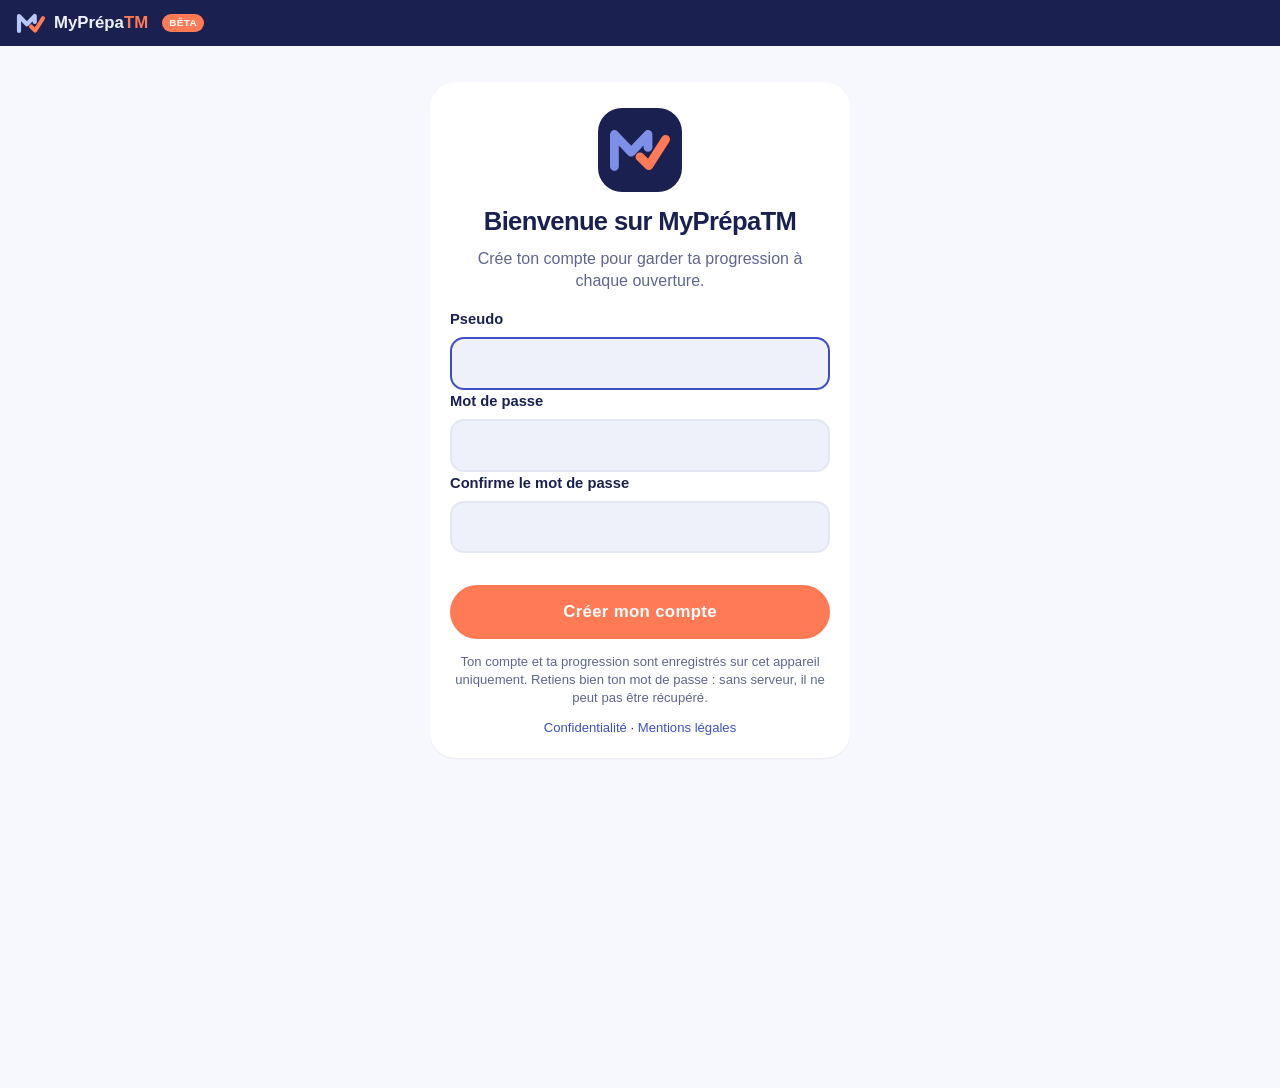
==== index.html @ 955a577c "Retour à la version 0.2.8" ====
<!doctype html>
<html lang="fr">
<head>
  <meta charset="utf-8">
  <meta name="viewport" content="width=device-width, initial-scale=1, maximum-scale=1, viewport-fit=cover">
  <title>MyPrépaTM</title>
  <meta name="description" content="Entraînement au TAGE MAGE : exercices par sous-test, examens blancs, mode survie, défi du jour, XP, pièces et badges.">
  <meta name="robots" content="noindex, nofollow"><!-- bêta privée : absente des moteurs de recherche -->
  <meta name="theme-color" content="#1a2150">
  <!-- Version bêta installable (iPhone : Safari → Partager → Sur l’écran d’accueil) -->
  <link rel="manifest" href="manifest.webmanifest">
  <link rel="apple-touch-icon" href="icons/icon-180.png?v=0.2.8">
  <link rel="icon" type="image/svg+xml" href="icons/logo.svg?v=0.2.8">
  <link rel="icon" type="image/png" sizes="64x64" href="icons/favicon-64.png?v=0.2.8">
  <meta name="apple-mobile-web-app-capable" content="yes">
  <meta name="mobile-web-app-capable" content="yes">
  <meta name="apple-mobile-web-app-status-bar-style" content="black-translucent">
  <meta name="apple-mobile-web-app-title" content="MyPrépaTM">
  <link rel="stylesheet" href="styles.css?v=0.2.8">
</head>
<body>
  <!-- Animation de lancement : le logo se dessine, puis l'appli apparaît (js/intro.js la retire) -->
  <div id="splash" aria-hidden="true" style="background:#1a2150">
    <svg class="sp-logo" viewBox="8 8 88 76" width="132" height="114"><g fill="none" stroke-width="11" stroke-linecap="round" stroke-linejoin="round"><polyline class="sp-m" pathLength="1" points="20,74 20,34 41,56 62,34 62,50" stroke="#b9c6ff"/><polyline class="sp-c" pathLength="1" points="52,62 63,73 84,40" stroke="#ff7a55"/></g><path class="sp-s" d="M80 14l3 7 7 3-7 3-3 7-3-7-7-3 7-3z" fill="#ffd166"/></svg>
    <div class="sp-name">MyPrépa<span>TM</span></div>
  </div>
  <header class="topbar">
    <a class="brand" href="#"><span class="brand-logo" aria-hidden="true"><svg class="brand-mark" viewBox="12 26 80 56" width="30" height="21"><g fill="none" stroke-width="11" stroke-linecap="round" stroke-linejoin="round"><polyline points="20,74 20,34 41,56 62,34 62,50" stroke="#b9c6ff"/><polyline points="52,62 63,73 84,40" stroke="#ff7a55"/></g></svg></span><span class="brand-name">MyPrépa<span class="brand-tm">TM</span></span><span class="beta-tag">Bêta</span></a>
    <nav class="nav" aria-label="Navigation principale">
      <a href="#lessons" data-view="lessons"><span data-icon="book"></span><b>Leçons</b></a>
      <a href="#shop" data-view="shop"><span data-icon="bag"></span><b>Boutique</b></a>
      <a class="nav-play" id="nav-play" href="#" data-view="home" aria-label="Jouer"><span data-icon="target"></span><b>Jouer</b></a>
      <a href="#profile/ranking" data-view="ranking"><span data-icon="trophy"></span><b>Classement</b></a>
      <a href="#profile" data-view="profile"><span data-icon="award"></span><b>Profil</b></a>
    </nav>
    <div id="hud" class="hud"></div>
  </header>
  <main id="app" class="container"></main>
  <footer class="site-footer">
    <a href="#legal">Mentions légales</a> · <a href="#privacy">Confidentialité</a>
    <p>TAGE MAGE® est une marque de la FNEGE. Ce site indépendant n’est ni affilié à la FNEGE ni approuvé par elle.</p>
  </footer>

  <script src="js/version.js?v=0.2.8"></script>
  <script src="js/util.js?v=0.2.8"></script>
  <script src="js/icons.js?v=0.2.8"></script>
  <script src="js/gen-calcul.js?v=0.2.8"></script>
  <script src="js/gen-cm.js?v=0.2.8"></script>
  <script src="js/gen-logique.js?v=0.2.8"></script>
  <script src="js/bank-expression.js?v=0.2.8"></script>
  <script src="js/bank-argumentation.js?v=0.2.8"></script>
  <script src="js/bank-comprehension.js?v=0.2.8"></script>
  <script src="js/lessons.js?v=0.2.8"></script>
  <script src="js/courses.js?v=0.2.8"></script>
  <script src="js/mascot.js?v=0.2.8"></script>
  <script src="js/rewards.js?v=0.2.8"></script>
  <script src="js/qr.js?v=0.2.8"></script>
  <script src="js/social.js?v=0.2.8"></script>
  <script src="js/errors.js?v=0.2.8"></script>
  <script src="js/admin-config.js?v=0.2.8"></script>
  <script src="js/admin.js?v=0.2.8"></script>
  <script src="js/premium.js?v=0.2.8"></script>
  <script src="js/accounts.js?v=0.2.8"></script>
  <script src="js/fluid.js?v=0.2.8"></script>
  <script src="js/correction.js?v=0.2.8"></script>
  <script src="js/app.js?v=0.2.8"></script>
  <script src="js/update.js?v=0.2.8"></script>
  <script src="js/tours.js?v=0.2.8"></script>
  <script src="js/intro.js?v=0.2.8"></script>
</body>
</html>
---- styles.css ----
/* ===== DA « Nuit pastel » : indigo profond, pastels, corail (refonte 23/11/2026) ===== */
/* Police : système Apple (voir --font). L’ancienne police Outfit n’est plus chargée ni publiée. */
:root {
  --indigo: #1a2150; --indigo-2: #263170; --indigo-3: #141a42; --peri: #b9c6ff; --peri-2: #9daef5;
  --coral: #ff7a55; --coral-dark: #d95a36;
  --navy: var(--indigo); --navy-2: var(--indigo-2); --yellow: var(--peri); --yellow-dark: var(--peri-2);
  --accent: #3d4fc4; --accent-dark: #2c3a9e; --on-accent: #ffffff;
  --accent-soft: color-mix(in srgb, var(--accent) 11%, var(--surface));
  --green: #25b584; --green-dark: #17805c;
  --cta: var(--coral); --cta-dark: var(--coral-dark); --on-cta: #ffffff;
  --bg: #f7f8fd; --surface: #ffffff; --surface-2: #eef0fa; --text: #1a2150; --muted: #5f668f; --border: #e3e6f3;
  --ok: #25b584; --ok-dark: #17805c; --ok-soft: #e1f8ef;
  --ko: #f0505a; --ko-dark: #c73a43; --ko-soft: #ffe8e8;
  --gold: #ffc21a; --gold-dark: #b8860b; --fire: #ff8a3d;
  --c-comprehension: #3d7be0; --c-calcul: #f08a3e; --c-argumentation: #6c5ce7; --c-cm: #1fa8c9; --c-expression: #e85c9a; --c-logique: #25b584;
  --radius: 16px;
  --font: -apple-system, BlinkMacSystemFont, "SF Pro Text", "SF Pro Display", "Helvetica Neue", "Segoe UI", Roboto, Arial, sans-serif; /* style iPhone : police système Apple */
  color-scheme: light;
}
@media (prefers-color-scheme: dark) {
  :root:not([data-theme="light"]) {
    --accent: var(--peri); --accent-dark: var(--peri-2); --on-accent: var(--indigo-3);
    --cta-dark: #b8442a;
    --bg: #0f1433; --surface: #1a2150; --surface-2: #222a5e; --text: #eef1ff; --muted: #a3aad6; --border: #2c3570;
    --ok-soft: #123b33; --ko-soft: #46202b; --gold-dark: #ffc21a; color-scheme: dark;
  }
}
:root[data-theme="dark"] {
  --accent: var(--peri); --accent-dark: var(--peri-2); --on-accent: var(--indigo-3);
  --cta-dark: #b8442a;
  --bg: #0f1433; --surface: #1a2150; --surface-2: #222a5e; --text: #eef1ff; --muted: #a3aad6; --border: #2c3570;
  --ok-soft: #123b33; --ko-soft: #46202b; --gold-dark: #ffc21a; color-scheme: dark;
}

* { box-sizing: border-box; }
html { -webkit-text-size-adjust: 100%; }
body { margin: 0; background: var(--bg); color: var(--text); font: 16px/1.55 var(--font); -webkit-tap-highlight-color: transparent; overflow-x: hidden; }
a { color: var(--accent); text-decoration: none; }
h1 { font-size: 1.75rem; margin: .3em 0 .4em; letter-spacing: -.01em; font-weight: 700; }
h2 { font-size: 1.15rem; margin: 1.8em 0 .8em; font-weight: 700; }
h3 { font-size: 1.02rem; margin: 1.4em 0 .4em; }
.muted { color: var(--muted); font-size: .93rem; font-weight: 500; }
button { font-family: inherit; }
:focus-visible { outline: 3px solid color-mix(in srgb, var(--accent) 60%, transparent); outline-offset: 2px; }

/* ===== Barre du haut ===== */
.topbar { position: sticky; top: 0; z-index: 20; display: flex; align-items: center; gap: 12px; padding: 10px 16px; background: var(--surface); border-bottom: 2px solid var(--border); }
.brand { display: flex; align-items: center; gap: 8px; font-weight: 700; color: var(--text); font-size: 1.05rem; }
.brand-logo { font-size: 1.4rem; }
.nav { display: flex; gap: 4px; margin-left: 12px; }
.nav a { display: flex; align-items: center; gap: 6px; padding: 8px 12px; border-radius: 12px; color: var(--muted); font-weight: 700; font-size: .93rem; border: 2px solid transparent; transition: background .15s, color .15s; }
.nav a b { font-weight: 700; }
.nav a.active { background: var(--accent-soft); color: var(--accent); border-color: color-mix(in srgb, var(--accent) 35%, transparent); }
@media (hover: hover) { .nav a:hover { background: var(--surface-2); } }
.hud { margin-left: auto; display: flex; align-items: center; gap: 10px; }
.hud a { display: flex; align-items: center; gap: 6px; color: var(--text); font-weight: 700; }
.hud-streak { padding: 4px 10px; border-radius: 99px; background: var(--surface-2); color: var(--muted) !important; }
.hud-streak.on { background: color-mix(in srgb, var(--fire) 18%, var(--surface)); color: var(--fire) !important; }
.hud-goal { position: relative; width: 36px; height: 36px; justify-content: center; }
.hud-goal svg { position: absolute; inset: 0; transform: rotate(-90deg); }
.hud-goal circle { fill: none; stroke-width: 4; }
.ring-bg { stroke: var(--border); }
.ring { stroke: var(--ok); stroke-linecap: round; transition: stroke-dasharray .6s cubic-bezier(.2,.8,.2,1); }
.hud-goal span { font-size: .55rem; font-weight: 700; position: relative; }
.hud-lvl { padding: 3px 10px 3px 3px; border-radius: 99px; background: var(--surface-2); }
.hud-ava { width: 30px; height: 30px; display: grid; place-items: center; background: var(--accent-soft); border-radius: 50%; font-size: 1.05rem; }
.hud-xp { display: flex; flex-direction: column; gap: 2px; }
.hud-l { font-size: .72rem; line-height: 1; }
.xpbar { display: block; width: 64px; height: 7px; border-radius: 99px; background: var(--border); overflow: hidden; }
.xpbar span { display: block; height: 100%; background: linear-gradient(90deg, var(--gold), var(--fire)); border-radius: 99px; transition: width .6s cubic-bezier(.2,.8,.2,1); }
.xpbar.big { width: 100%; height: 14px; margin: 8px 0 6px; }

.container { max-width: 940px; margin: 0 auto; padding: 18px 16px 120px; }
body.focus .nav { display: none; }
.site-footer { max-width: 940px; margin: -88px auto 0; padding: 0 16px 28px; text-align: center; color: var(--muted); font-size: .85rem; }
.site-footer a { font-weight: 700; }
.site-footer p { margin: 6px 0 0; }
body.focus .site-footer { display: none; }

/* ===== Boutons en relief ===== */
.btn { display: inline-flex; align-items: center; justify-content: center; gap: 8px; padding: 11px 20px; border-radius: 14px; border: 2px solid var(--border); border-bottom-width: 4px; background: var(--surface); color: var(--text); font: inherit; font-weight: 700; cursor: pointer; text-transform: none; transition: transform .08s, border-bottom-width .08s, filter .15s; user-select: none; -webkit-user-select: none; }
.btn:active:not(:disabled) { transform: translateY(2px); border-bottom-width: 2px; }
@media (hover: hover) { .btn:hover:not(:disabled) { filter: brightness(1.04); } }
.btn.primary { background: var(--cta); border-color: var(--cta-dark); color: var(--on-cta); }
.btn.success { background: var(--ok); border-color: var(--ok-dark); color: #fff; }
.btn.danger { background: var(--ko); border-color: var(--ko-dark); color: #fff; }
.btn.ghost { background: transparent; border-color: transparent; border-bottom-width: 2px; color: var(--accent); }
.btn:disabled { background: var(--border); border-color: var(--border); color: var(--muted); cursor: default; }
.big-btn { width: 100%; padding: 14px 20px; font-size: 1.05rem; letter-spacing: .02em; }
.row { display: flex; gap: 10px; flex-wrap: wrap; margin-top: 20px; }
.row.center { justify-content: center; }

/* ===== Accueil ===== */
.welcome { display: flex; align-items: center; gap: 16px; margin: 4px 0 18px; }
.welcome h1 { margin: 0; }
.welcome p { margin: 2px 0 0; }
.welcome-ava { width: 68px; height: 68px; flex: none; display: grid; place-items: center; font-size: 2.2rem; background: var(--accent-soft); border-radius: 22px; border: 3px solid var(--accent); animation: bob 3s ease-in-out infinite; }
@keyframes bob { 50% { transform: translateY(-4px) rotate(-3deg); } }
.modes { display: grid; grid-template-columns: repeat(3, 1fr); gap: 12px; }
.mode { position: relative; display: flex; flex-direction: column; gap: 2px; padding: 18px; border-radius: var(--radius); color: #fff; border-bottom: 5px solid rgba(0,0,0,.22); overflow: hidden; transition: transform .15s; }
.mode::after { content: ''; position: absolute; right: -30px; top: -30px; width: 110px; height: 110px; border-radius: 50%; background: rgba(255,255,255,.14); }
.mode:active { transform: translateY(2px); }
@media (hover: hover) { .mode:hover { transform: translateY(-3px); } }
.mode-daily { background: linear-gradient(135deg, #ff7a55, #ffa07a); color: #fff; }
.mode-daily .mode-ico .i { color: #1a2150; }
.mode-survival { background: linear-gradient(135deg, #3a4690, #263170); }
.mode-exam { background: linear-gradient(135deg, #263170, #0f1433); }
.mode.done { filter: saturate(.5); }
.mode-ico { font-size: 2rem; }
.mode-t { font-weight: 700; font-size: 1.12rem; }
.mode-d { font-size: .86rem; opacity: .92; font-weight: 600; }

.grid { display: grid; grid-template-columns: repeat(auto-fill, minmax(260px, 1fr)); gap: 12px; }
.card { display: block; background: var(--surface); border: 2px solid var(--border); border-bottom-width: 5px; border-radius: var(--radius); padding: 16px; color: var(--text); transition: transform .15s, border-color .15s; }
@media (hover: hover) { .card:hover { transform: translateY(-3px); border-color: color-mix(in srgb, var(--accent) 45%, var(--border)); } }
.card:active { transform: translateY(2px); border-bottom-width: 3px; }
.card-h { display: flex; align-items: center; gap: 12px; font-weight: 700; }
.card-f { color: var(--muted); font-size: .88rem; margin-top: 10px; font-weight: 600; }
.ico { width: 42px; height: 42px; flex: none; display: grid; place-items: center; border-radius: 13px; font-size: 1.3rem; background: var(--surface-2); }
.ico-comprehension { background: color-mix(in srgb, var(--c-comprehension) 18%, var(--surface)); }
.ico-calcul { background: color-mix(in srgb, var(--c-calcul) 18%, var(--surface)); }
.ico-argumentation { background: color-mix(in srgb, var(--c-argumentation) 18%, var(--surface)); }
.ico-cm { background: color-mix(in srgb, var(--c-cm) 18%, var(--surface)); }
.ico-expression { background: color-mix(in srgb, var(--c-expression) 18%, var(--surface)); }
.ico-logique { background: color-mix(in srgb, var(--c-logique) 22%, var(--surface)); }
.bar { height: 10px; background: var(--border); border-radius: 99px; overflow: hidden; margin-top: 12px; }
.bar span { display: block; height: 100%; background: var(--ok); border-radius: 99px; transition: width .6s cubic-bezier(.2,.8,.2,1); }
.bar span.mid { background: var(--fire); } .bar span.low { background: var(--ko); }

/* ===== Écrans de préparation ===== */
.back { display: inline-block; margin-bottom: 8px; font-weight: 700; }
.setup { max-width: 520px; margin: 10px auto; text-align: center; background: var(--surface); border: 2px solid var(--border); border-bottom-width: 5px; border-radius: 24px; padding: 28px 22px; display: flex; flex-direction: column; gap: 10px; }
.setup.wide { max-width: 640px; }
.setup h1 { margin: 0; }
.setup p { margin: 4px 0; }
.setup-ico { width: 84px; height: 84px; margin: 0 auto 4px; display: grid; place-items: center; font-size: 2.8rem; border-radius: 26px; background: var(--surface-2); animation: bob 3s ease-in-out infinite; }
.lbl { display: block; font-weight: 700; margin: 10px 0 2px; font-size: .92rem; text-align: left; }
.seg { display: flex; flex-wrap: wrap; gap: 8px; }
.seg button { flex: 1; padding: 10px 14px; border-radius: 12px; border: 2px solid var(--border); border-bottom-width: 4px; background: var(--surface); color: var(--text); font: inherit; font-weight: 700; font-size: .93rem; cursor: pointer; transition: transform .08s; }
.seg button:active { transform: translateY(2px); border-bottom-width: 2px; }
.seg button.on { background: var(--accent-soft); border-color: var(--accent); color: var(--accent); }
.order { display: grid; gap: 6px; text-align: left; margin: 6px 0; }
.order-i { display: flex; align-items: center; gap: 10px; font-weight: 700; padding: 6px; border-radius: 12px; background: var(--surface-2); }
.order-i .ico { width: 32px; height: 32px; font-size: 1rem; border-radius: 10px; }
.num { width: 22px; text-align: center; color: var(--muted); font-weight: 700; }
.record { font-size: 1.1rem; background: color-mix(in srgb, var(--gold) 20%, var(--surface)); padding: 10px; border-radius: 14px; }
.cm-legend { text-align: left; background: var(--surface-2); padding: 12px 16px; border-radius: 14px; font-size: .9rem; }

/* ===== Quiz ===== */
.quiz-top { display: flex; align-items: center; gap: 14px; margin: 4px 0 12px; }
.quit { font-size: 1.3rem; color: var(--muted); font-weight: 700; padding: 4px 8px; }
.progress { flex: 1; height: 16px; background: var(--border); border-radius: 99px; overflow: hidden; }
.progress span { display: block; height: 100%; background: var(--ok); border-radius: 99px; transition: width .5s cubic-bezier(.2,.8,.2,1); box-shadow: inset 0 -4px 0 rgba(0,0,0,.12); position: relative; }
.timer { font-variant-numeric: tabular-nums; font-weight: 700; padding: 4px 12px; border-radius: 12px; background: var(--surface); border: 2px solid var(--border); }
.timer.warn { color: var(--ko); border-color: var(--ko); animation: pulse 1s infinite; }
@keyframes pulse { 50% { transform: scale(1.06); } }
.combo { font-weight: 700; color: var(--fire); animation: pop .4s cubic-bezier(.2,1.6,.4,1); white-space: nowrap; }
.quiz-meta { display: flex; align-items: center; gap: 10px; margin-bottom: 12px; flex-wrap: wrap; }
.tag { display: inline-flex; gap: 6px; align-items: center; padding: 5px 12px; border-radius: 99px; font-weight: 700; font-size: .86rem; }
.dots { display: flex; flex-wrap: wrap; gap: 6px; margin-bottom: 14px; }
.dot { width: 34px; height: 34px; border-radius: 10px; border: 2px solid var(--border); border-bottom-width: 3px; background: var(--surface); color: var(--muted); font: inherit; font-weight: 700; font-size: .8rem; cursor: pointer; position: relative; }
.dot.done { background: var(--accent-soft); color: var(--accent); border-color: color-mix(in srgb, var(--accent) 40%, transparent); }
.dot.cur { border-color: var(--accent); }
.dot.flag::after { content: '★'; position: absolute; top: -9px; right: -5px; font-size: 12px; color: var(--gold-dark); }

.quiz.with-passage { display: grid; grid-template-columns: 1fr 1fr; gap: 16px; align-items: start; }
.passage { background: var(--surface); border: 2px solid var(--border); border-radius: var(--radius); padding: 14px 18px; position: sticky; top: 76px; max-height: calc(100vh - 200px); overflow: auto; }
.passage summary { font-weight: 700; cursor: pointer; }
.passage-body { font-size: .96rem; }
.qbox { background: transparent; }
.prompt { font-size: 1.15rem; font-weight: 700; margin-bottom: 18px; }
.series { font-size: 1.5rem; font-weight: 700; margin-top: 14px; padding: 14px; background: var(--surface); border: 2px dashed var(--border); border-radius: 14px; text-align: center; font-variant-numeric: tabular-nums; overflow-x: auto; }
.blank { color: var(--accent); background: var(--accent-soft); padding: 0 10px; border-radius: 8px; }
.cm-q { font-weight: 700; margin: 0 0 10px; }
.cm-info { list-style: none; padding: 0; margin: 0; }
.cm-info li { padding: 10px 14px; background: var(--surface); border: 2px solid var(--border); border-radius: 12px; margin-top: 8px; font-weight: 600; }
.choices { display: flex; flex-direction: column; gap: 10px; }
.choice { display: flex; align-items: center; gap: 14px; text-align: left; padding: 13px 16px; border-radius: 16px; border: 2px solid var(--border); border-bottom-width: 4px; background: var(--surface); color: var(--text); font: inherit; font-weight: 600; cursor: pointer; transition: transform .08s, border-color .12s, background .12s; animation: rise .35s backwards cubic-bezier(.2,.8,.2,1); }
.choice:active:not(:disabled) { transform: translateY(2px); border-bottom-width: 2px; }
@media (hover: hover) { .choice:hover:not(:disabled) { background: var(--surface-2); } }
.choice .letter { flex: none; width: 30px; height: 30px; border-radius: 10px; display: grid; place-items: center; border: 2px solid var(--border); font-weight: 700; font-size: .85rem; color: var(--muted); }
.choice.sel { border-color: var(--accent); background: var(--accent-soft); }
.choice.sel .letter { background: var(--accent); border-color: var(--accent); color: var(--on-accent); }
.choice.ok { border-color: var(--ok); background: var(--ok-soft); animation: pop .35s cubic-bezier(.2,1.6,.4,1); }
.choice.ok .letter { background: var(--ok); border-color: var(--ok); color: #fff; }
.choice.ko { border-color: var(--ko); background: var(--ko-soft); }
.choice.ko .letter { background: var(--ko); border-color: var(--ko); color: #fff; }
.choice.dim { opacity: .5; }
.choice:disabled { cursor: default; }
.nav-row { justify-content: space-between; }

/* Barre de validation en bas */
.checkbar { position: fixed; left: 0; right: 0; bottom: 0; z-index: 15; background: var(--surface); border-top: 2px solid var(--border); padding: 14px 16px calc(14px + env(safe-area-inset-bottom)); transition: background .2s; }
.checkbar.good { background: var(--ok-soft); border-color: var(--ok); }
.checkbar.bad { background: var(--ko-soft); border-color: var(--ko); }
.checkbar-in { max-width: 940px; margin: 0 auto; display: flex; align-items: center; gap: 16px; }
.checkbar .big-btn { width: auto; min-width: 200px; flex: none; }
.fb { flex: 1; min-width: 0; animation: rise .3s cubic-bezier(.2,.8,.2,1); }
.fb-h { font-weight: 700; font-size: 1.2rem; }
.good .fb-h { color: var(--ok-dark); } .bad .fb-h { color: var(--ko-dark); }
.fb-e { font-size: .92rem; max-height: 30vh; overflow: auto; }

/* Survie */
.hearts { display: flex; gap: 4px; font-size: 1.4rem; flex: 1; }
.heart { transition: transform .3s, opacity .3s, filter .3s; }
.heart.lost { filter: grayscale(1); opacity: .3; }
.heart.break { animation: heartbreak .6s; }
@keyframes heartbreak { 30% { transform: scale(1.5) rotate(-15deg); } 100% { transform: scale(1); } }
.surv-score { font-weight: 700; font-size: 1.2rem; }
.tbar { height: 8px; background: var(--border); border-radius: 99px; overflow: hidden; margin-bottom: 14px; }
.tbar span { display: block; height: 100%; background: var(--accent); transition: width .1s linear; }
.tbar span.warn { background: var(--ko); }

/* ===== Résultats ===== */
.result-hero { text-align: center; background: var(--surface); border: 2px solid var(--border); border-bottom-width: 5px; border-radius: 24px; padding: 26px 20px; }
.result-hero h1 { margin: 6px 0; }
.result-ico { font-size: 3.4rem; animation: pop .5s cubic-bezier(.2,1.6,.4,1); }
.big { font-size: 3.2rem; font-weight: 700; font-variant-numeric: tabular-nums; line-height: 1.1; }
.big small { font-size: 1.2rem; color: var(--muted); font-weight: 700; }
.result-stats { display: grid; grid-template-columns: repeat(3, 1fr); gap: 10px; margin-top: 18px; }
.rs { background: var(--surface-2); border-radius: 14px; padding: 10px; display: flex; flex-direction: column; }
.rs-v { font-weight: 700; font-size: 1.25rem; }
.rs-l { font-size: .8rem; color: var(--muted); font-weight: 700; }
.breakdown { display: flex; flex-direction: column; gap: 10px; }
.brow { display: grid; grid-template-columns: 170px 1fr 50px; align-items: center; gap: 12px; font-weight: 700; }
.brow > span:first-child { white-space: nowrap; overflow: hidden; text-overflow: ellipsis; }
.brow .bar { margin: 0; }
.bval { font-variant-numeric: tabular-nums; font-weight: 700; text-align: right; }
.review { display: flex; flex-direction: column; gap: 8px; margin-top: 12px; }
.rv { background: var(--surface); border: 2px solid var(--border); border-radius: 14px; padding: 10px 14px; }
.rv summary { cursor: pointer; font-weight: 700; }
.rv .mark { display: inline-block; width: 22px; }
.rv.ok .mark { color: var(--ok); } .rv.ko .mark { color: var(--ko); }
.rv .prompt { margin-top: 10px; font-size: 1rem; }

/* ===== Profil ===== */
.profile-hero { display: flex; gap: 20px; align-items: center; background: var(--surface); border: 2px solid var(--border); border-bottom-width: 5px; border-radius: 24px; padding: 20px; }
.profile-ava { width: 96px; height: 96px; flex: none; display: grid; place-items: center; font-size: 3.2rem; background: var(--accent-soft); border: 4px solid var(--accent); border-radius: 30px; animation: bob 3s ease-in-out infinite; }
.profile-info { flex: 1; min-width: 0; }
.profile-info h1 { margin: 4px 0 0; }
.title-chip { display: inline-block; padding: 3px 12px; border-radius: 99px; background: color-mix(in srgb, var(--gold) 25%, var(--surface)); color: var(--text); font-weight: 700; font-size: .85rem; }
.kpis { display: grid; grid-template-columns: repeat(4, 1fr); gap: 10px; margin-top: 14px; }
.kpi { background: var(--surface); border: 2px solid var(--border); border-radius: 16px; padding: 12px 14px; display: flex; flex-direction: column; }
.kpi-v { font-size: 1.4rem; font-weight: 700; font-variant-numeric: tabular-nums; }
.kpi-l { color: var(--muted); font-size: .8rem; font-weight: 700; }
.cal { display: grid; grid-template-columns: repeat(14, 1fr); gap: 6px; max-width: 520px; }
.cal-d { aspect-ratio: 1; border-radius: 6px; background: var(--border); }
.cal-d.part { background: color-mix(in srgb, var(--ok) 40%, var(--border)); }
.cal-d.full { background: var(--ok); }
.badges { display: grid; grid-template-columns: repeat(auto-fill, minmax(150px, 1fr)); gap: 10px; }
.badge { display: flex; flex-direction: column; align-items: center; text-align: center; gap: 4px; padding: 14px 10px; background: var(--surface); border: 2px solid var(--border); border-bottom-width: 4px; border-radius: 16px; opacity: .55; }
.badge.got { opacity: 1; border-color: color-mix(in srgb, var(--gold) 60%, var(--border)); background: color-mix(in srgb, var(--gold) 8%, var(--surface)); }
.badge-ico { font-size: 2rem; }
.badge.got .badge-ico { animation: pop .5s cubic-bezier(.2,1.6,.4,1); }
.badge-n { font-weight: 700; font-size: .9rem; }
.badge-d { font-size: .75rem; color: var(--muted); font-weight: 600; }
.unlocks { display: flex; flex-wrap: wrap; gap: 10px; }
.ava-opt, .theme-opt { display: flex; flex-direction: column; align-items: center; gap: 4px; padding: 10px 14px; border-radius: 16px; border: 2px solid var(--border); border-bottom-width: 4px; background: var(--surface); color: var(--text); cursor: pointer; font: inherit; font-weight: 700; transition: transform .08s; }
.ava-opt span { font-size: 2rem; }
.ava-opt:active:not(:disabled), .theme-opt:active:not(:disabled) { transform: translateY(2px); border-bottom-width: 2px; }
.ava-opt.on, .theme-opt.on { border-color: var(--accent); background: var(--accent-soft); }
.ava-opt.locked, .theme-opt.locked { opacity: .5; cursor: not-allowed; }
.ava-opt.locked span { filter: grayscale(1); }
.ava-opt small, .theme-opt small { font-size: .68rem; color: var(--muted); }
.swatch { display: inline-block; width: 28px; height: 28px; border-radius: 50%; border: 3px solid rgba(255,255,255,.6); box-shadow: 0 0 0 1px var(--border); vertical-align: middle; }

/* ===== Leçons & historique ===== */
.lesson { background: var(--surface); border: 2px solid var(--border); border-radius: var(--radius); padding: 8px 24px 20px; }
.lesson li { margin: 4px 0; }
.t { border-collapse: collapse; width: 100%; margin: 10px 0; font-size: .93rem; }
.t th, .t td { border-bottom: 1px solid var(--border); padding: 8px 10px; text-align: left; }
.t th { color: var(--muted); font-weight: 700; }
.hist { display: flex; flex-direction: column; gap: 6px; }
.hrow { display: grid; grid-template-columns: 130px 1fr auto; gap: 12px; background: var(--surface); border: 2px solid var(--border); border-radius: 12px; padding: 10px 14px; font-size: .93rem; font-weight: 600; }

/* ===== Effets ===== */
.confetti { position: fixed; inset: 0; pointer-events: none; z-index: 100; }
.float-xp { position: absolute; z-index: 90; transform: translate(-50%, 0); font-weight: 700; font-size: 1.3rem; color: var(--gold-dark); text-shadow: 0 2px 0 rgba(0,0,0,.08); pointer-events: none; animation: floatup 1.1s ease-out forwards; }
.float-xp.small { font-size: 1rem; color: var(--muted); }
@keyframes floatup { 0% { opacity: 0; transform: translate(-50%, 0) scale(.6); } 20% { opacity: 1; transform: translate(-50%, -14px) scale(1.15); } 100% { opacity: 0; transform: translate(-50%, -60px) scale(1); } }
#toasts { position: fixed; top: 74px; right: 16px; z-index: 95; display: flex; flex-direction: column; gap: 8px; }
.toast { display: flex; align-items: center; gap: 10px; background: var(--surface); border: 2px solid var(--border); border-bottom-width: 4px; border-radius: 16px; padding: 10px 16px; font-weight: 700; box-shadow: 0 10px 30px rgba(0,0,0,.12); animation: slidein .35s cubic-bezier(.2,1.3,.4,1); transition: opacity .3s, transform .3s; max-width: 320px; }
.toast.out { opacity: 0; transform: translateX(30px); }
.toast-ico { font-size: 1.6rem; }
@keyframes slidein { from { opacity: 0; transform: translateX(40px); } }
.modal-bg { position: fixed; inset: 0; z-index: 99; background: rgba(10,12,30,.55); display: grid; place-items: center; padding: 16px; animation: fade .2s; }
.modal { background: var(--surface); border-radius: 26px; padding: 28px 24px; text-align: center; max-width: 360px; width: 100%; display: flex; flex-direction: column; gap: 8px; align-items: center; }
.modal h2 { margin: 0; font-size: 2rem; }
.modal-ico { font-size: 4rem; animation: bob 2s ease-in-out infinite; }
@keyframes fade { from { opacity: 0; } }
@keyframes pop { 0% { transform: scale(.8); } 60% { transform: scale(1.06); } 100% { transform: scale(1); } }
@keyframes rise { from { opacity: 0; transform: translateY(10px); } }
.pop-in { animation: rise .4s backwards cubic-bezier(.2,.8,.2,1); }
.pop { animation: pop .45s cubic-bezier(.2,1.6,.4,1); }
.slide-in { animation: rise .3s cubic-bezier(.2,.8,.2,1); }
.shake { animation: shake .4s; }
@keyframes shake { 20% { transform: translateX(-8px); } 40% { transform: translateX(7px); } 60% { transform: translateX(-5px); } 80% { transform: translateX(3px); } }

/* ===== Mobile ===== */
@media (max-width: 760px) {
  .topbar { padding: 8px 12px; }
  .brand-name { display: none; }
  .site-footer { padding-bottom: calc(84px + env(safe-area-inset-bottom)); }
  .nav { position: fixed; bottom: 0; left: 0; right: 0; margin: 0; justify-content: space-around; background: var(--surface); border-top: 2px solid var(--border); padding: 6px 4px calc(6px + env(safe-area-inset-bottom)); z-index: 20; }
  .nav a { flex-direction: column; gap: 0; padding: 4px 6px; font-size: .68rem; }
  .nav a span { font-size: 1.25rem; }
  .xpbar { width: 44px; }
  .modes { grid-template-columns: 1fr; }
  .mode { flex-direction: row; align-items: center; gap: 12px; flex-wrap: wrap; }
  .mode-ico { font-size: 1.7rem; }
  .mode-d { width: 100%; padding-left: 44px; margin-top: -6px; }
  .quiz.with-passage { grid-template-columns: 1fr; }
  .passage { position: static; max-height: 40vh; }
  .kpis { grid-template-columns: 1fr 1fr; }
  .brow { grid-template-columns: 130px 1fr 40px; gap: 8px; font-size: .9rem; }
  .hrow { grid-template-columns: 1fr auto; } .hrow span:first-child { grid-column: 1 / -1; color: var(--muted); font-size: .82rem; }
  .checkbar-in { flex-direction: column; align-items: stretch; gap: 10px; }
  .checkbar .big-btn { width: 100%; }
  .profile-hero { flex-direction: column; text-align: center; }
  .cal { grid-template-columns: repeat(7, 1fr); }
  #toasts { top: auto; bottom: 90px; left: 16px; right: 16px; }
  .toast { max-width: none; }
  .prompt { font-size: 1.05rem; }
  .series { font-size: 1.2rem; }
}
@media (hover: none) { .card:hover, .mode:hover { transform: none; } }
@media (prefers-reduced-motion: reduce) { *, *::before, *::after { animation: none !important; transition: none !important; } }
body.focus .container { padding-bottom: 300px; }
.cal { max-width: 420px; gap: 5px; }
@media (max-width: 760px) { .cal { grid-template-columns: repeat(14, 1fr); gap: 4px; } .cal-d { border-radius: 4px; } }

/* ===== Icônes SVG ===== */
.i { width: 1.15em; height: 1.15em; fill: none; stroke: currentColor; stroke-width: 2; stroke-linecap: round; stroke-linejoin: round; vertical-align: -0.2em; flex: none; }
.coin { width: 1.2em; height: 1.2em; vertical-align: -0.22em; flex: none; }
.coin.xs { width: 1em; height: 1em; vertical-align: -0.15em; }
.coin.sm { width: 1.05em; height: 1.05em; }
.brand-logo .i { width: 26px; height: 26px; color: var(--accent); stroke-width: 2.4; }
.nav a span .i { width: 20px; height: 20px; }
.ico .i { width: 22px; height: 22px; }
.ico-comprehension { color: var(--c-comprehension); } .ico-calcul { color: var(--c-calcul); } .ico-argumentation { color: var(--c-argumentation); }
.ico-cm { color: var(--c-cm); } .ico-expression { color: var(--c-expression); } .ico-logique { color: color-mix(in srgb, var(--c-logique) 80%, #000); }
.tag .i { width: 16px; height: 16px; }
.mode-ico { width: 44px; height: 44px; display: grid; place-items: center; background: rgba(255,255,255,.2); border-radius: 14px; }
.mode-ico .i { width: 26px; height: 26px; color: #fff; stroke-width: 2.4; }
.setup-ico .i { width: 44px; height: 44px; stroke-width: 2.2; color: var(--accent); }
.setup-ico.ico-sun .i { color: var(--coral); } .setup-ico.ico-heart .i { color: var(--ko); }
.setup-ico[class*="ico-"] .i { color: inherit; }
.setup-ico.ico-sun { color: var(--coral); } .setup-ico.ico-heart { color: var(--ko); }
.result-ico .i { width: 56px; height: 56px; color: var(--gold-dark); stroke-width: 2.2; }
.toast-ico { display: grid; place-items: center; width: 36px; height: 36px; border-radius: 12px; background: color-mix(in srgb, var(--gold) 22%, var(--surface)); color: var(--gold-dark); font-size: 1rem; }
.toast-ico .i, .toast-ico .coin { width: 22px; height: 22px; }
.quit .i { width: 24px; height: 24px; }
.combo { display: inline-flex; align-items: center; gap: 2px; }
.combo .i, .fire { color: var(--fire); fill: color-mix(in srgb, var(--fire) 35%, transparent); }
.hud-streak .i { width: 18px; height: 18px; }
.hud-streak.on .i { fill: color-mix(in srgb, var(--fire) 40%, transparent); }
.heart .i { width: 26px; height: 26px; color: var(--ko); fill: var(--ko); }
.heart.lost .i { fill: none; }
.surv-score { display: inline-flex; align-items: center; gap: 6px; }
.surv-score .i { color: var(--gold-dark); fill: var(--gold); }
.badge-ico { width: 52px; height: 52px; display: grid; place-items: center; border-radius: 50%; background: var(--surface-2); color: var(--muted); }
.badge-ico .i { width: 26px; height: 26px; }
.badge.got .badge-ico { background: linear-gradient(145deg, #ffd84d, #ffae00); color: #7a4d00; box-shadow: inset 0 -3px 0 rgba(0,0,0,.15); }
.t td.yes { color: var(--ok-dark); font-weight: 700; } .t td.no { color: var(--ko-dark); font-weight: 700; }
.mark { font-weight: 700; }

/* ===== Pièces ===== */
.hud-coins { padding: 4px 10px; border-radius: 99px; background: color-mix(in srgb, var(--gold) 18%, var(--surface)); }
.hud-coins.bump { animation: pop .45s cubic-bezier(.2,1.6,.4,1); }
.hud-boost { display: inline-flex; align-items: center; gap: 2px; padding: 4px 8px; border-radius: 99px; background: var(--accent); color: var(--on-accent); font-weight: 700; font-size: .8rem; animation: pulse 1.6s infinite; }
.hud-boost .i { width: 14px; height: 14px; fill: #fff; }
.float-xp.coin-float { color: var(--gold-dark); display: flex; align-items: center; gap: 4px; }
.reward-line { font-size: 1.4rem; font-weight: 700; display: flex; align-items: center; gap: 6px; }
.price { display: inline-flex; align-items: center; gap: 5px; font-weight: 700; }

/* ===== Joker ===== */
.joker { display: inline-flex; align-items: center; gap: 8px; margin-top: 14px; padding: 8px 14px; border-radius: 12px; border: 2px dashed color-mix(in srgb, var(--accent) 50%, var(--border)); background: transparent; color: var(--accent); font: inherit; font-weight: 700; cursor: pointer; }
.joker b { background: var(--accent); color: var(--on-accent); border-radius: 99px; padding: 0 8px; font-size: .85rem; }
.joker.off { color: var(--muted); border-color: var(--border); font-weight: 700; font-size: .9rem; }
.choice.gone { opacity: .25; text-decoration: line-through; pointer-events: none; animation: none; }
.opt { display: flex; align-items: center; justify-content: center; gap: 8px; font-weight: 700; padding: 10px; border-radius: 12px; background: var(--surface-2); cursor: pointer; }
.opt input { width: 18px; height: 18px; accent-color: var(--accent); }

/* ===== Boutique ===== */
.shop-head { display: flex; align-items: center; justify-content: space-between; gap: 16px; margin-bottom: 14px; }
.shop-head h1 { margin: 0; }
.wallet { display: flex; align-items: center; gap: 8px; font-size: 1.6rem; font-weight: 700; padding: 8px 18px; border-radius: 18px; background: color-mix(in srgb, var(--gold) 20%, var(--surface)); border: 2px solid color-mix(in srgb, var(--gold) 55%, var(--border)); border-bottom-width: 4px; }
.wallet .coin { width: 30px; height: 30px; }
.tabs { margin-bottom: 16px; }
.shop-grid { display: grid; grid-template-columns: repeat(auto-fill, minmax(200px, 1fr)); gap: 12px; }
.shop-grid.cosm { grid-template-columns: repeat(auto-fill, minmax(140px, 1fr)); }
.shop-item { display: flex; flex-direction: column; align-items: center; text-align: center; gap: 8px; padding: 16px 12px; background: var(--surface); border: 2px solid var(--border); border-bottom-width: 5px; border-radius: var(--radius); }
.shop-item .btn { width: 100%; margin-top: auto; padding: 9px 12px; }
.shop-item.locked { opacity: .6; }
.shop-item.equipped { border-color: var(--accent); background: var(--accent-soft); }
.shop-ico { width: 56px; height: 56px; display: grid; place-items: center; border-radius: 18px; background: var(--accent-soft); color: var(--accent); }
.shop-ico .i { width: 30px; height: 30px; }
.shop-ico.ico-life { background: var(--ko-soft); color: var(--ko); } .shop-ico.ico-life .i { fill: var(--ko); }
.shop-ico.ico-freeze { background: color-mix(in srgb, #1c9bd6 16%, var(--surface)); color: #1c9bd6; }
.shop-ico.ico-boost { background: color-mix(in srgb, var(--gold) 22%, var(--surface)); color: var(--gold-dark); } .shop-ico.ico-boost .i { fill: var(--gold); }
.shop-n { font-weight: 700; }
.shop-d { font-size: .85rem; color: var(--muted); font-weight: 600; }
.shop-have { font-size: .8rem; font-weight: 700; color: var(--accent); background: var(--accent-soft); padding: 2px 10px; border-radius: 99px; }
.ava-lg { font-size: 2.6rem; line-height: 1.2; }
.swatch.lg { width: 52px; height: 52px; }
.swatch.sm { width: 16px; height: 16px; border-width: 2px; margin-right: 4px; }
.earn { margin-top: 22px; background: var(--surface); border: 2px solid var(--border); border-radius: var(--radius); padding: 12px 18px; }
.earn summary { font-weight: 700; cursor: pointer; }
.earn li { margin: 4px 0; font-weight: 600; }
.h-link { font-size: .85rem; margin-left: 10px; font-weight: 700; }
.inv { display: flex; flex-wrap: wrap; gap: 10px; }
.inv-i { display: flex; align-items: center; gap: 8px; padding: 10px 14px; background: var(--surface); border: 2px solid var(--border); border-radius: 14px; font-weight: 700; }
.inv-i .i { width: 20px; height: 20px; color: var(--accent); }
.inv-i b { font-size: 1.1rem; }
.inv-i span { color: var(--muted); font-size: .88rem; }
.inv-i.on { border-color: var(--accent); }
@media (max-width: 760px) {
  .nav a { padding: 4px 2px; font-size: .62rem; }
  .hud { gap: 6px; }
  .hud-lvl .hud-xp { display: none; }
  .hud-lvl { padding: 2px; }
  .shop-head { flex-direction: column; align-items: flex-start; }
  .shop-grid { grid-template-columns: 1fr 1fr; }
}


/* ===== Mascotte ===== */
.mascot { display: block; overflow: visible; }
.mascot .m-eyes { transform-origin: 60px 58px; animation: blink 5s infinite; }
@keyframes blink { 0%, 94%, 100% { transform: scaleY(1); } 96% { transform: scaleY(.1); } }
.mascot.bob .m-body { animation: mbob 3s ease-in-out infinite; transform-box: fill-box; }
@keyframes mbob { 50% { translate: 0 -3px; } }
.mascot.mood-happy .m-body { animation: hop .6s cubic-bezier(.2,1.6,.4,1); }
@keyframes hop { 40% { translate: 0 -8px; } }
.mascot.mood-sad { animation: shake .4s; }
.m-spark { animation: twinkle 2s infinite; transform-box: fill-box; transform-origin: center; }
.m-spark:nth-child(odd) { animation-delay: 1s; }
@keyframes twinkle { 50% { opacity: .2; transform: scale(.6); } }
.hud-ava { background: var(--surface-2); overflow: hidden; }
.hud-ava .mascot { width: 34px; height: 34px; }
.modal-ico .mascot { margin: 0 auto; }

/* ===== Accueil ===== */
.hero2 { display: flex; align-items: center; gap: 14px; margin: 4px 0 12px; }
.hero-m { flex: none; }
.hero-t { min-width: 0; }
.hero-t h1 { margin: 0 0 8px; }
.bubble { position: relative; display: inline-block; background: var(--surface); border: 2px solid var(--border); border-radius: 16px; padding: 10px 14px; font-weight: 700; }
.bubble::before { content: ''; position: absolute; left: -9px; top: 16px; width: 14px; height: 14px; background: var(--surface); border-left: 2px solid var(--border); border-bottom: 2px solid var(--border); transform: rotate(45deg); }
.chips { display: flex; flex-wrap: wrap; gap: 8px; margin-bottom: 14px; }
.chip { display: inline-flex; align-items: center; gap: 6px; padding: 7px 12px; border-radius: 99px; background: var(--surface); border: 2px solid var(--border); color: var(--text); font-weight: 600; font-size: .9rem; }
.chip .i { color: var(--accent); }
.chip b { font-weight: 700; }
.next { display: grid; grid-template-columns: auto 1fr; gap: 6px 16px; align-items: center; padding: 18px; margin-bottom: 14px; border-radius: 22px; background: var(--navy); color: #fff; border-bottom: 5px solid #0f1433; }
:root[data-theme="dark"] .next { background: var(--surface-2); border-bottom-color: #0f1433; }
@media (prefers-color-scheme: dark) { :root:not([data-theme="light"]) .next { background: var(--surface-2); } }
.next-ico { width: 56px; height: 56px; display: grid; place-items: center; border-radius: 16px; background: rgba(185,198,255,.18); color: var(--yellow) !important; }
.next-ico .i { width: 30px; height: 30px; }
.next-l { text-transform: uppercase; letter-spacing: .08em; font-size: .72rem; font-weight: 700; color: var(--yellow); }
.next h2 { margin: 2px 0; color: #fff; }
.next p { margin: 0; opacity: .85; font-weight: 600; }
.next .big-btn { grid-column: 1 / -1; margin-top: 10px; }
.pill { margin-left: auto; font-size: .7rem; font-weight: 700; padding: 3px 9px; border-radius: 99px; background: color-mix(in srgb, var(--yellow) 30%, var(--surface)); color: var(--text); white-space: nowrap; }

/* ===== Premier lancement ===== */
.onboard { max-width: 480px; margin: 10px auto; text-align: center; background: var(--surface); border: 2px solid var(--border); border-bottom-width: 5px; border-radius: 26px; padding: 22px; display: flex; flex-direction: column; gap: 10px; }
.onboard h1 { margin: 0; }
.onboard p { margin: 0; }
.ob-dots { display: flex; justify-content: center; gap: 6px; margin-bottom: 4px; }
.ob-dots span { width: 28px; height: 6px; border-radius: 99px; background: var(--border); transition: background .3s; }
.ob-dots span.on { background: var(--accent); }
.ob-m .mascot { margin: 0 auto; }
.ob-ico { width: 72px; height: 72px; margin: 4px auto; display: grid; place-items: center; border-radius: 22px; background: var(--accent-soft); color: var(--accent); }
.ob-ico .i { width: 38px; height: 38px; }
.ob-nav { justify-content: space-between; }
.ob-nav .btn.primary { flex: 1; }
.ob-choices { display: grid; gap: 10px; }
.ob-choices button { display: flex; flex-direction: column; align-items: flex-start; gap: 2px; padding: 14px 16px; border-radius: 16px; border: 2px solid var(--border); border-bottom-width: 4px; background: var(--surface); color: var(--text); font: inherit; cursor: pointer; text-align: left; }
.ob-choices button b { font-size: 1.1rem; }
.ob-choices button span { color: var(--muted); font-weight: 600; font-size: .9rem; }
.ob-choices button.on { border-color: var(--accent); background: var(--accent-soft); }
.tour { display: grid; gap: 10px; text-align: left; }
.tour-i { display: flex; gap: 12px; align-items: flex-start; padding: 12px; border-radius: 14px; background: var(--surface-2); }
.tour-i > .i { width: 26px; height: 26px; color: var(--accent); margin-top: 2px; }
.tour-i b { display: block; }
.tour-i span { color: var(--muted); font-size: .9rem; font-weight: 600; }
.field { display: flex; flex-direction: column; gap: 6px; text-align: left; font-weight: 700; }
.field > span { font-size: .92rem; }
.field em { color: var(--muted); font-style: normal; font-weight: 600; }
.field input[type="text"], .field input:not([type]), .field input[type="date"] { font: inherit; font-weight: 600; padding: 12px 14px; border-radius: 12px; border: 2px solid var(--border); background: var(--surface-2); color: var(--text); }
.field input:focus { outline: none; border-color: var(--accent); }
.field input[type="range"] { accent-color: var(--accent); width: 100%; }
.opt.left { justify-content: flex-start; }
.small { font-size: .82rem; }

/* ===== Profil & graphiques ===== */
.profile-m { flex: none; }
.charts { display: grid; grid-template-columns: 1fr 1fr; gap: 12px; }
.chart-card { background: var(--surface); border: 2px solid var(--border); border-radius: var(--radius); padding: 14px 16px; }
.chart-card:first-child { grid-column: 1 / -1; }
.chart-h { display: flex; justify-content: space-between; align-items: baseline; margin-bottom: 8px; }
.chart { width: 100%; height: auto; display: block; overflow: visible; }
.chart .grid { stroke: var(--border); stroke-width: 1; }
.chart .ref { stroke: var(--muted); stroke-width: 1.5; stroke-dasharray: 5 5; }
.chart .ax { fill: var(--muted); font-size: 12px; font-weight: 600; }
.chart .ref-t { font-weight: 700; }
.chart .ln { fill: none; stroke: var(--accent); stroke-width: 2.5; stroke-linejoin: round; stroke-linecap: round; }
.chart .dot { fill: var(--accent); stroke: var(--surface); stroke-width: 2; }
.chart .val { fill: var(--text); font-size: 14px; font-weight: 700; }
.chart .hit { fill: transparent; }
.chart .pt:hover .dot { r: 7; }
.chart .b { fill: color-mix(in srgb, var(--accent) 55%, var(--surface)); }
.chart .b.full { fill: var(--accent); }
.chart .bar-g:hover .b { fill: var(--accent-dark); }
.empty { display: flex; flex-direction: column; align-items: center; gap: 8px; padding: 18px; color: var(--muted); text-align: center; }
.empty .i { width: 36px; height: 36px; }
.empty p { margin: 0; font-weight: 600; }
.settings { margin-top: 10px; display: flex; flex-direction: column; gap: 14px; background: var(--surface); border: 2px solid var(--border); border-radius: var(--radius); padding: 4px 18px 18px; scroll-margin-top: 80px; }
.settings h2 { margin-bottom: 0; }

/* ===== Boutique / habillage ===== */
.notice { display: flex; gap: 10px; align-items: flex-start; padding: 12px 14px; border-radius: 14px; background: var(--surface-2); font-size: .88rem; font-weight: 600; color: var(--muted); margin: 0 0 14px; }
.notice .i { color: var(--ok); margin-top: 2px; }
.dressing { display: grid; grid-template-columns: 220px 1fr; gap: 18px; align-items: start; }
.dress-m { position: sticky; top: 80px; display: flex; flex-direction: column; align-items: center; gap: 8px; padding: 16px; background: var(--surface); border: 2px solid var(--border); border-radius: 22px; text-align: center; }
.dress-list h3 { margin: 0 0 8px; }
.dress-list h3:not(:first-child) { margin-top: 18px; }
.shop-item .mascot { margin: -6px auto 0; }

/* ===== Retour mascotte dans le quiz ===== */
.fb-m { flex: none; }
.checkbar-in { flex-wrap: nowrap; }
@media (max-width: 760px) {
  .hero2 .mascot { width: 92px; height: 92px; }
  .charts { grid-template-columns: 1fr; }
  .dressing { grid-template-columns: 1fr; }
  .dress-m { position: static; }
  .dress-m .mascot { width: 130px; height: 130px; }
  .checkbar-in { display: grid; grid-template-columns: auto 1fr; }
  .checkbar-in .big-btn { grid-column: 1 / -1; }
  .checkbar-in .kbd-hint { display: none; }
  .fb-m .mascot { width: 52px; height: 52px; }
  .next { grid-template-columns: auto 1fr; }
}

body.onboarding .hud, body.onboarding .site-footer { display: none; }

/* ===================== Menu de navigation (v2) ===================== */
.nav { position: relative; gap: 6px; align-items: center; }
.nav a, .nav-play { position: relative; }
.nav a.active { background: var(--accent-soft); color: var(--accent); border-color: transparent; }
.nav a.active::after { content: ''; position: absolute; left: 50%; bottom: -12px; width: 18px; height: 4px; border-radius: 4px; background: var(--accent); transform: translateX(-50%); animation: pop .35s cubic-bezier(.2,1.6,.4,1); }
.nav-play { display: inline-flex; align-items: center; gap: 8px; margin: 0 6px; padding: 9px 18px; border-radius: 14px; border: 2px solid var(--cta-dark); border-bottom-width: 4px; background: var(--cta); color: var(--on-cta); font: inherit; font-weight: 700; cursor: pointer; transition: transform .1s; }
.nav-play .i { width: 20px; height: 20px; stroke-width: 2.6; }
.nav-play:active { transform: translateY(2px); border-bottom-width: 2px; }
.nav-play.active, .nav-play.open { box-shadow: 0 0 0 4px color-mix(in srgb, var(--cta) 35%, transparent); }
.nav-play.has-dot::after { content: ''; position: absolute; top: -4px; right: -4px; width: 12px; height: 12px; border-radius: 50%; background: var(--ko); border: 2px solid var(--surface); animation: pulse 1.8s infinite; }
.nav-play.open .i { transform: rotate(45deg); transition: transform .2s; }
@media (max-width: 760px) {
  .nav { position: fixed; bottom: 0; left: 0; right: 0; margin: 0; z-index: 70; background: var(--surface); border-top: 2px solid var(--border); justify-content: space-between; align-items: flex-end; padding: 6px 10px calc(8px + env(safe-area-inset-bottom)); gap: 0; }
  .nav a { flex: 1; flex-direction: column; gap: 2px; padding: 6px 2px; border-radius: 12px; font-size: .68rem; }
  .nav a .i { width: 22px; height: 22px; transition: transform .2s cubic-bezier(.2,1.6,.4,1); }
  .nav a.active { background: transparent; }
  .nav a.active .i { transform: translateY(-2px); }
  .nav a.active::after { bottom: 0; }
  .nav-play { flex: none; flex-direction: column; gap: 0; width: 64px; height: 64px; margin: -26px 4px 0; padding: 0; justify-content: center; border-radius: 22px; box-shadow: 0 6px 16px rgba(15,20,51,.25); }
  .nav-play b { font-size: .66rem; }
  .nav-play .i { width: 26px; height: 26px; }
}

/* ===================== Feuille « Jouer » ===================== */
.sheet-bg { position: fixed; inset: 0; z-index: 19; background: rgba(15,20,51,0); display: flex; align-items: flex-end; justify-content: center; transition: background .2s; }
.sheet-bg.open { background: rgba(15,20,51,.55); backdrop-filter: blur(3px); -webkit-backdrop-filter: blur(3px); }
.sheet { width: 100%; max-width: 560px; max-height: calc(100dvh - 24px); overflow-y: auto; overscroll-behavior: contain; background: var(--surface); border-radius: 26px 26px 0 0; padding: 10px 16px calc(96px + env(safe-area-inset-bottom)); transform: translateY(100%); transition: transform .26s cubic-bezier(.2,.9,.3,1); box-shadow: 0 -10px 40px rgba(15,20,51,.25); }
.sheet-bg.open .sheet { transform: none; }
body.sheet-open { overflow: hidden; }
@media (min-width: 761px) { .sheet-bg { align-items: center; padding: 84px 16px 16px; } .sheet { max-height: 100%; border-radius: 26px; padding: 22px 22px 22px; transform: translateY(20px) scale(.97); opacity: 0; transition: transform .2s, opacity .2s; box-shadow: 0 24px 60px rgba(15,20,51,.35); } .sheet-bg.open .sheet { opacity: 1; } .sheet-grip { display: none; } }
@media (prefers-reduced-motion: reduce) { .sheet, .sheet-i, .sheet-rec { transition: none; } }
.sheet-grip { width: 44px; height: 5px; border-radius: 9px; background: var(--border); margin: 0 auto 10px; }
.sheet-head { display: flex; align-items: center; justify-content: space-between; gap: 12px; }
.sheet-head h2 { margin: 0; font-size: 1.45rem; font-weight: 700; line-height: 1.15; }
.sheet-head p { margin: 2px 0 0; color: var(--muted); font-size: .88rem; font-weight: 700; }
.sheet-x { flex: none; display: grid; place-items: center; width: 40px; height: 40px; border-radius: 12px; border: 2px solid var(--border); background: var(--surface-2); color: var(--muted); cursor: pointer; transition: background .15s, color .15s; }
.sheet-x:hover { color: var(--text); }
.sheet-x .i { width: 20px; height: 20px; }
.sheet-goal { height: 8px; border-radius: 99px; background: var(--surface-2); margin: 12px 0 16px; overflow: hidden; }
.sheet-goal span { display: block; height: 100%; border-radius: inherit; background: linear-gradient(90deg, var(--peri), var(--coral)); transition: width .4s; }
.sheet-rec { display: grid; grid-template-columns: auto 1fr; gap: 12px 14px; align-items: center; padding: 16px; border-radius: 20px; background: linear-gradient(135deg, #263170, #1a2150); color: #fff; border: 2px solid color-mix(in srgb, var(--yellow) 55%, transparent); border-bottom-width: 4px; transition: transform .1s; }
.sheet-rec:hover { border-color: var(--yellow); }
.sheet-rec:active { transform: translateY(2px); }
.sheet-rec-ico { display: grid; place-items: center; width: 52px; height: 52px; border-radius: 16px; background: rgba(185,198,255,.16); color: var(--yellow); }
.sheet-rec-ico .i { width: 28px; height: 28px; }
.sheet-rec-t { display: flex; flex-direction: column; gap: 2px; min-width: 0; }
.sheet-rec .sheet-l { font-size: .68rem; font-weight: 700; letter-spacing: .08em; text-transform: uppercase; color: var(--yellow); }
.sheet-rec b { font-size: 1.12rem; line-height: 1.2; }
.sheet-rec small { font-size: .84rem; font-weight: 600; opacity: .82; line-height: 1.35; }
.sheet-rec-go { grid-column: 1 / -1; display: flex; align-items: center; justify-content: center; gap: 8px; padding: 11px 14px; border-radius: 14px; background: var(--cta); color: var(--on-cta); font-weight: 700; border-bottom: 3px solid var(--cta-dark); }
.sheet-rec-go .i { width: 20px; height: 20px; }
.sheet-sec { margin: 18px 2px 10px; font-size: .72rem; font-weight: 700; letter-spacing: .08em; text-transform: uppercase; color: var(--muted); }
.sheet-grid { display: grid; grid-template-columns: 1fr 1fr; gap: 10px; }
.sheet-i { position: relative; display: flex; flex-direction: column; gap: 2px; min-height: 124px; padding: 12px 14px 14px; border-radius: 18px; color: #fff; border-bottom: 4px solid rgba(0,0,0,.22); transition: transform .1s, box-shadow .15s; }
.sheet-i:hover { box-shadow: 0 6px 18px rgba(15,20,51,.22); }
.sheet-i:active { transform: translateY(2px); }
.sheet-i.is-rec { box-shadow: 0 0 0 3px var(--surface), 0 0 0 5px var(--yellow); }
.sheet-i-top { display: flex; align-items: flex-start; justify-content: space-between; gap: 6px; margin-bottom: auto; padding-bottom: 10px; }
.sheet-i-ico { display: grid; place-items: center; width: 40px; height: 40px; border-radius: 12px; background: rgba(255,255,255,.18); }
.sheet-i-ico .i { width: 24px; height: 24px; }
.sheet-i-meta { display: inline-flex; align-items: center; gap: 4px; padding: 3px 8px; border-radius: 99px; background: rgba(0,0,0,.18); font-size: .7rem; font-weight: 700; white-space: nowrap; }
.sheet-i-meta .i { width: 13px; height: 13px; }
.sheet-i b { font-size: 1.02rem; line-height: 1.2; }
.sheet-i-d { font-size: .78rem; font-weight: 600; opacity: .9; line-height: 1.3; }
.si-daily { background: linear-gradient(135deg, #ff7a55, #ffa07a); color: #fff; }
.si-daily .sheet-i-ico { background: rgba(255,255,255,.45); }
.si-daily .sheet-i-meta { background: rgba(26,33,80,.12); }
.si-daily.done { filter: saturate(.45); }
.si-train { background: linear-gradient(135deg, #25b584, #17805c); }
.si-survival { background: linear-gradient(135deg, #e5484d, #b8323a); }
.si-exam { background: linear-gradient(135deg, #3a4690, #1a2150); }
.sheet-err { display: flex; align-items: center; gap: 12px; margin-top: 10px; padding: 12px 14px; border-radius: 16px; border: 2px solid var(--border); background: var(--surface-2); color: var(--text); }
.sheet-err > .i:first-child { flex: none; width: 24px; height: 24px; color: var(--muted); }
.sheet-err span { flex: 1; display: flex; flex-direction: column; }
.sheet-err b { font-size: .95rem; }
.sheet-err small { color: var(--muted); font-size: .8rem; font-weight: 600; }
.sheet-err > .i:last-child { width: 18px; height: 18px; color: var(--muted); }
.sheet a:focus-visible, .sheet-x:focus-visible { outline: 3px solid var(--yellow); outline-offset: 2px; }

/* ===================== En-têtes de page variés ===================== */
.phead { position: relative; display: flex; justify-content: space-between; align-items: center; gap: 14px; padding: 22px 20px; margin: 4px 0 16px; border-radius: 24px; overflow: hidden; color: #fff; }
.phead h1 { margin: 0; color: inherit; }
.phead p { margin: 4px 0 0; opacity: .85; font-weight: 600; max-width: 46ch; }
.phead-ico { flex: none; width: 76px; height: 76px; display: grid; place-items: center; border-radius: 24px; background: rgba(255,255,255,.16); transform: rotate(-8deg); }
.phead-ico .i { width: 42px; height: 42px; stroke-width: 2.2; }
.phead::before, .phead::after { content: ''; position: absolute; border-radius: 50%; background: rgba(255,255,255,.08); pointer-events: none; }
.phead::before { width: 180px; height: 180px; right: -40px; top: -70px; }
.phead::after { width: 90px; height: 90px; left: 40%; bottom: -50px; }
.phead-train { background: linear-gradient(120deg, #25b584, #263170); }
.phead-lessons { background: #e9edff; color: #1a2150; background-image: repeating-linear-gradient(0deg, transparent 0 27px, rgba(26,33,80,.08) 27px 28px); }
.phead-lessons .phead-ico { background: #1a2150; color: #b9c6ff; }
.phead-shop { background: linear-gradient(120deg, #ff7a55, #ffa07a); color: #fff; }
.phead-shop .phead-ico { background: rgba(26,33,80,.12); }
.phead-shop .wallet { margin-top: 10px; display: inline-flex; background: #fff; border-color: rgba(26,33,80,.15); color: #1a2150; font-size: 1.3rem; padding: 6px 14px; }
.phead-history { background: linear-gradient(120deg, #3a4690, #1a2150); }

/* ===================== Listes en lignes ===================== */
.rows, .chapters { display: flex; flex-direction: column; gap: 10px; list-style: none; padding: 0; margin: 0; }
.row-i, .chapters a { display: flex; align-items: center; gap: 14px; padding: 14px 16px; background: var(--surface); border: 2px solid var(--border); border-bottom-width: 4px; border-radius: 18px; color: var(--text); transition: transform .12s, border-color .12s; }
.row-i:active, .chapters a:active { transform: translateY(2px); }
@media (hover: hover) { .row-i:hover, .chapters a:hover { border-color: color-mix(in srgb, var(--accent) 45%, var(--border)); transform: translateX(3px); } }
.row-t { flex: 1; min-width: 0; display: flex; flex-direction: column; }
.row-t span { color: var(--muted); font-size: .86rem; font-weight: 600; }
.chev { color: var(--muted); }
.ring-mini { --p: 0; flex: none; width: 46px; height: 46px; border-radius: 50%; display: grid; place-items: center; background: conic-gradient(var(--ok) calc(var(--p) * 1%), var(--border) 0); }
.ring-mini span { width: 36px; height: 36px; border-radius: 50%; display: grid; place-items: center; background: var(--surface); font-size: .7rem; font-weight: 700; }
.ch-n { flex: none; width: 44px; font-size: 1.5rem; font-weight: 700; color: color-mix(in srgb, var(--accent) 55%, var(--muted)); font-variant-numeric: tabular-nums; }

/* ===================== Fonds variés selon l’écran ===================== */
body { background-repeat: no-repeat; background-attachment: fixed; }
body[data-view="home"] { background-image: radial-gradient(600px 320px at 100% 0, color-mix(in srgb, var(--yellow) 18%, transparent), transparent 70%); }
body[data-view="train"] { background-image: radial-gradient(520px 300px at 0 0, color-mix(in srgb, #25b584 16%, transparent), transparent 70%); }
body[data-view="lessons"] { background-image: radial-gradient(520px 300px at 100% 0, color-mix(in srgb, #e9edff 40%, transparent), transparent 70%); }
body[data-view="shop"] { background-image: radial-gradient(color-mix(in srgb, var(--yellow) 22%, transparent) 1.5px, transparent 1.5px); background-size: 22px 22px; background-repeat: repeat; }
body[data-view="profile"] { background-image: linear-gradient(180deg, color-mix(in srgb, var(--navy) 85%, var(--bg)) 0 210px, transparent 210px); background-attachment: scroll; }
body[data-view="profile"] .profile-hero { box-shadow: 0 14px 30px rgba(15,20,51,.18); }

/* ===================== Éditeur d’avatar ===================== */
.lk-tabs { display: flex; gap: 6px; overflow-x: auto; padding-bottom: 6px; margin-bottom: 10px; scrollbar-width: none; }
.lk-tabs::-webkit-scrollbar { display: none; }
.lk-tabs button { flex: none; padding: 7px 12px; border-radius: 99px; border: 2px solid var(--border); background: var(--surface); color: var(--text); font: inherit; font-weight: 700; font-size: .85rem; cursor: pointer; }
.lk-tabs button.on { background: var(--accent); border-color: var(--accent); color: var(--on-accent); }
.lk-opts { display: grid; grid-template-columns: repeat(auto-fill, minmax(78px, 1fr)); gap: 8px; }
.lk-opts.colors { grid-template-columns: repeat(auto-fill, minmax(56px, 1fr)); }
.lk { position: relative; display: flex; flex-direction: column; align-items: center; gap: 4px; padding: 8px 4px 6px; border-radius: 16px; border: 2px solid var(--border); border-bottom-width: 4px; background: var(--surface); color: var(--text); font: inherit; cursor: pointer; transition: transform .08s; }
.lk:active { transform: translateY(2px); border-bottom-width: 2px; }
.lk.on { border-color: var(--accent); background: var(--accent-soft); }
.lk .sw { width: 34px; height: 34px; border-radius: 50%; box-shadow: inset 0 0 0 2px rgba(0,0,0,.08); }
.lk .nm { font-size: .7rem; font-weight: 700; color: var(--muted); text-align: center; line-height: 1.1; }
.lk .price { font-size: .72rem; }
.lk.paid { background: color-mix(in srgb, var(--yellow) 10%, var(--surface)); }
.lk[data-poor] { opacity: .6; }
.lk .mascot { width: 58px; height: 58px; }
.onboard .lk-opts { grid-template-columns: repeat(auto-fill, minmax(64px, 1fr)); }
.onboard .lk-tabs { justify-content: flex-start; }
.ob-m .avatar { margin: 0 auto; }
.avatar .m-body { animation: none; }
.mascot.avatar.bob { animation: mbob2 3.2s ease-in-out infinite; }
@keyframes mbob2 { 50% { transform: translateY(-3px); } }
.mascot.avatar.mood-happy { animation: hop2 .6s cubic-bezier(.2,1.6,.4,1); }
@keyframes hop2 { 40% { transform: translateY(-6px); } }
.mascot.avatar .m-eyes { transform-origin: 60px 55px; transform-box: view-box; }

/* ===================== Accueil v3 : mission du jour ===================== */
.home-h-top { display: flex; align-items: center; gap: 14px; margin: 6px 0 16px; }
.home-h-ava { flex: none; border-radius: 50%; transition: transform .15s; }
.home-h-ava:active { transform: scale(.95); }
.home-h-hello h1 { margin: 0; font-size: 1.55rem; }
.home-h-hello p { margin: 2px 0 0; color: var(--muted); font-weight: 600; }

.home-mission { position: relative; display: grid; grid-template-columns: 170px 1fr; gap: 22px; align-items: center; padding: 24px; border-radius: 28px; overflow: hidden;
  background: radial-gradient(420px 260px at 0 0, rgba(185,198,255,.16), transparent 70%), linear-gradient(150deg, #263170, #1a2150 70%); color: #fff; border-bottom: 6px solid #0f1433; box-shadow: 0 18px 40px rgba(15,20,51,.22); }
.home-mission::after { content: ''; position: absolute; right: -60px; bottom: -80px; width: 220px; height: 220px; border-radius: 50%; border: 28px solid rgba(255,255,255,.05); pointer-events: none; }
.home-mission.complete { background: radial-gradient(420px 260px at 0 0, rgba(185,198,255,.3), transparent 70%), linear-gradient(150deg, #23803f, #1a2150 75%); }
.home-mission-ring { position: relative; width: 170px; height: 170px; }
.home-mission-ring svg { width: 100%; height: 100%; transform: rotate(-90deg); }
.home-mr-bg { fill: none; stroke: rgba(255,255,255,.12); stroke-width: 12; }
.home-mr-fg { fill: none; stroke: var(--yellow); stroke-width: 12; stroke-linecap: round; transition: stroke-dashoffset .9s cubic-bezier(.2,.8,.2,1); filter: drop-shadow(0 0 6px rgba(185,198,255,.45)); }
.home-mr-t { position: absolute; inset: 0; display: flex; flex-direction: column; align-items: center; justify-content: center; }
.home-mr-t b { font-size: 2.6rem; line-height: 1; font-weight: 700; font-variant-numeric: tabular-nums; }
.home-mr-t span { font-size: .8rem; font-weight: 700; opacity: .75; }
.home-mission-body { position: relative; z-index: 1; display: flex; flex-direction: column; gap: 12px; min-width: 0; }
.home-mission-l { font-size: .74rem; font-weight: 700; letter-spacing: .09em; text-transform: uppercase; color: var(--yellow); }
.home-tasks { list-style: none; margin: 0; padding: 0; display: flex; flex-direction: column; gap: 8px; }
.home-task { display: flex; align-items: center; gap: 12px; padding: 10px 12px; border-radius: 16px; background: rgba(255,255,255,.07); color: #fff; border: 1.5px solid rgba(255,255,255,.08); transition: background .15s, transform .12s; }
@media (hover: hover) { .home-task:hover { background: rgba(255,255,255,.13); transform: translateX(3px); } }
.home-tk-box { flex: none; width: 36px; height: 36px; display: grid; place-items: center; border-radius: 12px; background: rgba(255,255,255,.1); color: var(--yellow); }
.home-tk-box .i { width: 20px; height: 20px; }
.home-tk-t { display: flex; flex-direction: column; min-width: 0; }
.home-tk-t b { font-size: .98rem; }
.home-tk-t span { font-size: .8rem; opacity: .7; font-weight: 600; }
.home-task.done { background: rgba(46,158,85,.18); border-color: rgba(46,158,85,.35); }
.home-task.done .home-tk-box { background: var(--ok); color: #fff; animation: pop .4s cubic-bezier(.2,1.6,.4,1); }
.home-task.done .home-tk-box .i { stroke-width: 3; }
.home-task.done b { text-decoration: line-through; text-decoration-thickness: 2px; opacity: .75; }
.home-mission .big-btn { margin-top: 2px; }
.home-mission-bonus { font-size: .8rem; font-weight: 700; opacity: .75; display: flex; align-items: center; gap: 5px; }
.home-mission-done { display: flex; align-items: center; gap: 8px; padding: 12px 14px; border-radius: 14px; background: rgba(185,198,255,.16); font-weight: 700; }

.home-h-progress { margin-top: 16px; background: var(--surface); border: 2px solid var(--border); border-bottom-width: 5px; border-radius: 24px; padding: 18px; }
.home-hp-stats { display: grid; grid-template-columns: repeat(auto-fit, minmax(150px, 1fr)); gap: 10px; }
.home-hp-s { display: grid; grid-template-columns: auto 1fr; grid-template-rows: auto auto; column-gap: 10px; align-items: center; padding: 10px 12px; border-radius: 16px; background: var(--surface-2); color: var(--text); }
.home-hp-ico { grid-row: 1 / 3; width: 38px; height: 38px; display: grid; place-items: center; border-radius: 12px; background: var(--surface); color: var(--accent); }
.home-hp-ico.fire { color: var(--fire); }
.home-hp-ico.fire .i { fill: color-mix(in srgb, var(--fire) 35%, transparent); }
.home-hp-s b { font-size: 1.2rem; font-weight: 700; line-height: 1.1; }
.home-hp-s > span:last-child { font-size: .78rem; color: var(--muted); font-weight: 700; }
.home-gauge-box { margin-top: 16px; }
.home-gauge-h { display: flex; justify-content: space-between; align-items: baseline; gap: 10px; flex-wrap: wrap; margin-bottom: 26px; }
.home-gauge-h span { color: var(--muted); font-size: .85rem; font-weight: 600; }
.home-gauge { position: relative; height: 16px; border-radius: 99px; background: var(--surface-2); box-shadow: inset 0 0 0 2px var(--border); }
.home-g-fill { height: 100%; border-radius: 99px; background: linear-gradient(90deg, var(--accent), color-mix(in srgb, var(--accent) 60%, var(--yellow))); transition: width .9s cubic-bezier(.2,.8,.2,1); }
.home-g-target { position: absolute; top: -8px; bottom: -8px; width: 3px; margin-left: -1.5px; background: var(--text); border-radius: 3px; }
.home-g-target span { position: absolute; bottom: calc(100% + 4px); left: 50%; transform: translateX(-50%); white-space: nowrap; font-size: .72rem; font-weight: 700; background: var(--text); color: var(--surface); padding: 2px 8px; border-radius: 99px; }
.home-gauge-f { margin-top: 10px; font-size: .9rem; font-weight: 600; color: var(--muted); }
.home-gauge-f b { color: var(--text); }
@media (max-width: 760px) {
  .home-mission { grid-template-columns: 1fr; padding: 20px 16px; gap: 14px; justify-items: stretch; }
  .home-mission-ring { width: 140px; height: 140px; margin: 0 auto; }
  .home-mr-t b { font-size: 2.2rem; }
  .home-hp-stats { grid-template-columns: 1fr 1fr 1fr; gap: 6px; }
  .home-hp-s { grid-template-columns: 1fr; text-align: center; justify-items: center; padding: 10px 6px; }
  .home-hp-ico { grid-row: auto; margin-bottom: 4px; }
  .home-hp-s > span:last-child { font-size: .7rem; }
}
.home-mission-cta .i { width: 20px; height: 20px; stroke-width: 2.6; }
.home-gauge-h { flex-direction: column; align-items: flex-start; gap: 2px; margin-bottom: 34px; }

/* ===== Leçons : liste enrichie, mémo, sommaire, quiz ===== */
.lesson-rec { display: flex; align-items: center; gap: 14px; margin: 0 0 14px; padding: 16px; border-radius: 18px; background: color-mix(in srgb, var(--cta) 16%, var(--surface)); border: 2px solid color-mix(in srgb, var(--cta) 70%, var(--border)); border-bottom-width: 4px; color: var(--text); transition: transform .12s; }
.lesson-rec:active { transform: translateY(2px); }
.lesson-rec > .i { flex: none; width: 22px; height: 22px; color: var(--muted); }
.lesson-rec-l { text-transform: uppercase; letter-spacing: .06em; font-size: .72rem !important; font-weight: 700 !important; color: var(--gold-dark) !important; }
.lesson-ch-meta { display: flex; flex-wrap: wrap; gap: 6px 10px; align-items: center; }
.lesson-ch-quiz { padding: 1px 8px; border-radius: 99px; background: var(--surface-2); font-size: .76rem !important; font-weight: 700 !important; }
.lesson-ch-quiz.full { background: var(--ok-soft); color: var(--ok-dark) !important; }
.lesson-mast { display: flex; align-items: center; gap: 10px; margin-top: 6px; }
.lesson-mast-l { flex: none; font-size: .8rem !important; }
.lesson-mast .bar { flex: 1; max-width: 160px; height: 7px; margin: 0; }

.lesson-head { margin-bottom: 16px; }
.lesson-head h1 { margin: .25em 0 .3em; }
.lesson-kicker { display: inline-flex; align-items: center; gap: 10px; color: var(--muted); font-weight: 700; font-size: .85rem; text-transform: uppercase; letter-spacing: .06em; }
.lesson-kicker .ico { width: 34px; height: 34px; border-radius: 11px; font-size: 1.05rem; }
.lesson-lead { margin: 0 0 10px; font-size: 1.03rem; max-width: 65ch; }
.lesson-meta { display: flex; flex-wrap: wrap; gap: 8px; }
.lesson-meta > span { display: inline-flex; align-items: center; gap: 6px; padding: 4px 10px; border-radius: 99px; background: var(--surface); border: 2px solid var(--border); font-size: .82rem; font-weight: 700; color: var(--muted); }
.lesson-meta .i { width: 15px; height: 15px; }

.lesson-memo { background: color-mix(in srgb, var(--cta) 14%, var(--surface)); border: 2px solid color-mix(in srgb, var(--cta) 60%, var(--border)); border-radius: var(--radius); padding: 4px 22px 14px; margin-bottom: 16px; }
.lesson-memo h2 { margin: .9em 0 .4em; font-size: 1rem; text-transform: uppercase; letter-spacing: .06em; }
.lesson-memo ul { margin: 0; padding-left: 1.1em; }
.lesson-memo li { margin: 6px 0; }

.lesson-toc { position: sticky; top: 62px; z-index: 5; display: flex; gap: 8px; overflow-x: auto; padding: 8px 0; margin-bottom: 4px; background: var(--bg); scrollbar-width: none; overscroll-behavior-x: contain; }
.lesson-toc::-webkit-scrollbar { display: none; }
.lesson-toc button { flex: none; padding: 7px 14px; border-radius: 99px; border: 2px solid var(--border); background: var(--surface); color: var(--text); font-weight: 700; font-size: .85rem; cursor: pointer; white-space: nowrap; }
.lesson-toc button:last-child { background: var(--accent-soft); color: var(--accent); border-color: color-mix(in srgb, var(--accent) 35%, var(--border)); }
@media (hover: hover) { .lesson-toc button:hover { border-color: color-mix(in srgb, var(--accent) 45%, var(--border)); } }

.lesson-sec { margin-top: 12px; }
.lesson-sec h2, .lesson-quiz h2 { margin: .9em 0 .5em; }
.lesson-quiz { margin-top: 12px; }
.lesson-callout { display: block; margin: 12px 0 4px; padding: 12px 14px; border-radius: 14px; background: var(--surface-2); border-left: 4px solid var(--accent); }
.lesson-callout b { display: block; margin-bottom: 2px; }
.lesson-callout.tip { border-left-color: var(--cta); background: color-mix(in srgb, var(--cta) 12%, var(--surface)); }
.lesson-callout.good { border-left-color: var(--ok); background: var(--ok-soft); }
.lesson-callout.bad { border-left-color: var(--ko); background: var(--ko-soft); }
.lesson-q-top { display: flex; align-items: baseline; justify-content: space-between; gap: 10px; }
.lesson-q-dots { display: flex; gap: 6px; margin-bottom: 4px; }
.lesson-q-dots span { flex: 1; height: 6px; border-radius: 99px; background: var(--border); }
.lesson-q-dots span.done { background: var(--ok); } .lesson-q-dots span.cur { background: var(--accent); }
.lesson-q-text { font-weight: 700; font-size: 1.04rem; }
.lesson-q-fb .row { margin-top: 12px; }

/* Leçons : « pourquoi », exemples, cours détaillés, fiches */
.lesson-why { margin: 10px 0; padding-left: 12px; border-left: 3px solid color-mix(in srgb, var(--accent) 45%, var(--border)); color: var(--text); }
.lesson-why b { display: block; font-size: .88rem; color: var(--accent); }
.lesson-example { margin: 14px 0; padding: 12px 16px; border-radius: 14px; background: var(--surface-2); border: 2px dashed var(--border); }
.lesson-example > b { display: block; font-size: .8rem; text-transform: uppercase; letter-spacing: .06em; color: var(--muted); }
.lesson-example p { margin: 6px 0; } .lesson-example ul { margin: 6px 0; padding-left: 1.2em; }
.lesson-study { margin-bottom: 16px; }
.lesson-study h2 { margin: .4em 0 .6em; font-size: 1rem; text-transform: uppercase; letter-spacing: .06em; }
.lesson-study-grid { display: grid; grid-template-columns: repeat(auto-fit, minmax(220px, 1fr)); gap: 10px; }
.lesson-study-i { display: grid; grid-template-columns: auto 1fr; column-gap: 12px; align-items: center; padding: 14px 16px; border-radius: 18px; background: var(--surface); border: 2px solid var(--border); border-bottom-width: 4px; color: var(--text); transition: transform .12s, border-color .12s; }
.lesson-study-i .i { grid-row: span 2; width: 26px; height: 26px; color: var(--accent); }
.lesson-study-i span { color: var(--muted); font-size: .85rem; font-weight: 600; }
.lesson-study-i:active { transform: translateY(2px); }
@media (hover: hover) { .lesson-study-i:hover { border-color: color-mix(in srgb, var(--accent) 45%, var(--border)); } }
.lesson-ch-check { flex: none; width: 30px; height: 30px; border-radius: 50%; display: grid; place-items: center; border: 2px solid var(--border); }
.lesson-ch-check.on { background: var(--ok); border-color: var(--ok); color: #fff; }
.lesson-ch-check .i { width: 16px; height: 16px; }
.lesson-course { padding-top: 14px; }
.lesson-course h3:first-child { margin-top: .4em; }
.lesson-pager { display: flex; justify-content: space-between; gap: 10px; flex-wrap: wrap; margin-top: 16px; }
.lesson-pager .btn { flex: 1 1 220px; min-width: 0; }
.lesson-head .lesson-q-dots { margin-top: 10px; max-width: 360px; }

.lesson-card { display: block; width: 100%; margin: 12px 0; padding: 0; border: 0; background: none; font: inherit; color: var(--text); cursor: pointer; perspective: 1200px; text-align: center; }
.lesson-card-inner { display: grid; transition: transform .45s cubic-bezier(.2,.8,.2,1); transform-style: preserve-3d; }
.lesson-card.flipped .lesson-card-inner { transform: rotateY(180deg); }
.lesson-card-face { grid-area: 1 / 1; display: flex; flex-direction: column; justify-content: center; align-items: center; gap: 10px; min-height: 220px; padding: 24px 20px; border-radius: var(--radius); border: 2px solid var(--border); border-bottom-width: 5px; background: var(--surface); backface-visibility: hidden; -webkit-backface-visibility: hidden; }
.lesson-card-face small { text-transform: uppercase; letter-spacing: .08em; font-weight: 700; font-size: .72rem; color: var(--muted); }
.lesson-card-face b { font-size: 1.12rem; line-height: 1.45; max-width: 46ch; }
.lesson-card-face em { font-style: normal; font-size: .82rem; color: var(--muted); font-weight: 600; }
.lesson-card-back { transform: rotateY(180deg); background: color-mix(in srgb, var(--cta) 14%, var(--surface)); border-color: color-mix(in srgb, var(--cta) 60%, var(--border)); }
.lesson-card.still .lesson-card-inner { transition: none; }
.lesson-card.still.flipped .lesson-card-inner { transform: none; }
.lesson-card.still .lesson-card-back { transform: none; visibility: hidden; }
.lesson-card.still.flipped .lesson-card-back { visibility: visible; }
.lesson-card.still.flipped .lesson-card-front { visibility: hidden; }
.lesson-card-acts { display: flex; gap: 10px; visibility: hidden; }
.lesson-card-acts.on { visibility: visible; }
.lesson-card-acts .btn { flex: 1; }
/* Leçons : style iPhone (cartes à plat, appui = léger rétrécissement) */
.lesson-rec, .lesson-study-i, .lesson-card-face { border-width: 2px; border-bottom-width: 2px; }
.lesson-rec:active, .lesson-study-i:active { transform: scale(.98); }
@media (max-width: 760px) {
  .lesson-toc { top: 54px; }
  .lesson { padding: 6px 16px 16px; }
  .lesson-memo { padding: 2px 16px 12px; }
  .lesson-card-face { min-height: 200px; }
}

/* ===================== Avatar : animations, effets et gestes ===================== */
.mascot.avatar .m-tw, .mascot.avatar .m-float, .mascot.avatar .m-scan, .mascot.avatar .m-flick, .mascot.avatar .m-glow,
.mascot.avatar .m-drift, .mascot.avatar .m-pet, .mascot.avatar .m-pet-eyes, .mascot.avatar .m-rise, .mascot.avatar .m-fall,
.mascot.avatar .m-bub, .mascot.avatar .m-puff, .mascot.avatar .m-fxh { transform-box: fill-box; transform-origin: center; }
.mascot.avatar .m-tw { animation: twinkle 2s ease-in-out infinite; }
.mascot.avatar .m-rot { transform-box: view-box; transform-origin: 60px 60px; animation: m-rot 24s linear infinite; }
@keyframes m-rot { to { transform: rotate(360deg); } }
.mascot.avatar .m-float { animation: m-float 2.6s ease-in-out infinite; }
@keyframes m-float { 50% { transform: translateY(-2.5px); } }
.mascot.avatar .m-scan { animation: m-scan 2.2s ease-in-out infinite; }
@keyframes m-scan { 50% { transform: translateX(34px); } }
.mascot.avatar .m-flick { transform-origin: 50% 100%; animation: m-flick .5s ease-in-out infinite alternate; }
@keyframes m-flick { from { transform: scale(.85, .75); } to { transform: scale(1.1, 1.2); } }
.mascot.avatar .m-glow { animation: m-glow 1.6s ease-in-out infinite; }
@keyframes m-glow { 50% { opacity: .45; transform: scale(1.04); } }
.mascot.avatar .m-drift { animation: m-drift 9s ease-in-out infinite; }
@keyframes m-drift { 50% { transform: translateX(6px); } }
.mascot.avatar .m-pet { transform-origin: 50% 100%; animation: m-pet 2.4s ease-in-out infinite; }
@keyframes m-pet { 0%, 100% { transform: translateY(0) rotate(0deg); } 25% { transform: translateY(-2px) rotate(-5deg); } 50% { transform: translateY(0) rotate(0deg); } 75% { transform: translateY(-1.5px) rotate(5deg); } }
.mascot.avatar .m-pet-eyes { animation: blink 4s infinite; }
.mascot.avatar .m-puff { transform-origin: 0% 50%; animation: m-puff 2.4s ease-out infinite; }
@keyframes m-puff { 0%, 60% { opacity: 0; transform: scale(.3); } 75% { opacity: 1; transform: scale(1); } 100% { opacity: 0; transform: scale(1.3); } }
.mascot.avatar .m-rise { animation: m-rise 2.4s ease-in infinite; }
@keyframes m-rise { 0% { opacity: 0; transform: translateY(6px) scale(.6); } 20% { opacity: 1; transform: translateY(0) scale(1); } 100% { opacity: 0; transform: translateY(-22px) scale(1); } }
.mascot.avatar .m-fall { animation: m-fall 4s linear infinite; }
@keyframes m-fall { from { transform: translate(0, 0); } to { transform: translate(6px, 128px); } }
.mascot.avatar .m-bub { animation: m-bub 3.6s ease-in infinite; }
@keyframes m-bub { 0% { opacity: 0; transform: translate(0, 0); } 15% { opacity: 1; } 100% { opacity: 0; transform: translate(-4px, -120px); } }

/* Au repos : le regard se promène et l’avatar respire */
.mascot.avatar.bob .m-eyes { animation: blink 5s infinite, m-glance 9s ease-in-out infinite; }
@keyframes m-glance { 0%, 38%, 100% { translate: 0 0; } 42%, 55% { translate: 1.8px 0; } 60%, 72% { translate: -1.8px -.5px; } 76% { translate: 0 0; } }
.mascot.avatar.bob .m-body { transform-box: view-box; transform-origin: 60px 120px; animation: m-breathe 3.2s ease-in-out infinite; }
@keyframes m-breathe { 50% { transform: scale(1.012, 1.022); } }

/* Gestes (joués une fois ; en boucle dans l’aperçu de la boutique) */
.mascot.avatar.emote-hop, .mascot.avatar.emote-love, .mascot.avatar.emote-party { animation: e-hop 1.3s cubic-bezier(.3,.7,.4,1); }
@keyframes e-hop { 0% { transform: translateY(0) scale(1, 1); } 12% { transform: translateY(2px) scale(1.05, .93); } 30% { transform: translateY(-14px) scale(.96, 1.05); } 48% { transform: translateY(0) scale(1.04, .95); } 60%, 100% { transform: translateY(0) scale(1, 1); } }
.mascot.avatar.emote-dance { animation: e-dance 1.6s ease-in-out; }
@keyframes e-dance { 0%, 60%, 100% { transform: translate(0, 0) rotate(0deg); } 10% { transform: translate(-3px, 0) rotate(-9deg); } 22% { transform: translate(3px, -4px) rotate(9deg); } 34% { transform: translate(-3px, 0) rotate(-9deg); } 46% { transform: translate(3px, -4px) rotate(9deg); } }
.mascot.avatar.emote-spin { animation: e-spin 1.3s cubic-bezier(.4,0,.2,1); }
@keyframes e-spin { 0% { transform: perspective(500px) translateY(0) rotateY(0deg); } 30% { transform: perspective(500px) translateY(-8px) rotateY(180deg); } 60%, 100% { transform: perspective(500px) translateY(0) rotateY(360deg); } }
.mascot.avatar.emote-flip { animation: e-flip 1.4s cubic-bezier(.4,0,.2,1); }
@keyframes e-flip { 0% { transform: translateY(0) rotate(0deg) scale(1, 1); } 15% { transform: translateY(3px) rotate(0deg) scale(1.06, .9); } 45% { transform: translateY(-26px) rotate(180deg) scale(1, 1); } 70% { transform: translateY(0) rotate(360deg) scale(1, 1); } 80% { transform: translateY(0) rotate(360deg) scale(1.06, .92); } 90%, 100% { transform: translateY(0) rotate(360deg) scale(1, 1); } }
.mascot.avatar.emote-laugh { animation: e-laugh 1.3s ease-in-out; }
@keyframes e-laugh { 0%, 48%, 100% { transform: translateY(0) rotate(0deg); } 8%, 24%, 40% { transform: translateY(-3px) rotate(-3deg); } 16%, 32% { transform: translateY(0) rotate(3deg); } }
.mascot.avatar.emote-wave { animation: e-nod 1.8s ease-in-out; }
@keyframes e-nod { 0%, 85%, 100% { transform: rotate(0deg); } 20%, 70% { transform: rotate(-4deg); } }
.mascot.avatar.emote-wave .m-hand { transform-box: view-box; transform-origin: 86px 120px; animation: e-wave 1.8s ease-in-out; }
@keyframes e-wave { 0% { opacity: 0; transform: rotate(30deg); } 12% { opacity: 1; transform: rotate(0deg); } 25%, 51% { opacity: 1; transform: rotate(-16deg); } 38%, 64% { opacity: 1; transform: rotate(8deg); } 78% { opacity: 1; transform: rotate(0deg); } 92%, 100% { opacity: 0; transform: rotate(30deg); } }
.mascot.avatar.emote-love .m-fxh { animation: e-fxh 1.5s ease-out; }
@keyframes e-fxh { 0% { opacity: 0; transform: translateY(0) scale(.2); } 25% { opacity: 1; transform: translateY(-4px) scale(1.2); } 80%, 100% { opacity: 0; transform: translateY(-26px) scale(1); } }
.mascot.avatar.emote-party .m-fxc { animation: e-burst 1.3s cubic-bezier(.2,.8,.3,1); }
@keyframes e-burst { 0% { opacity: 1; translate: 0 0; rotate: 0deg; } 70%, 100% { opacity: 0; translate: var(--dx) var(--dy); rotate: 270deg; } }
.mascot.avatar.emote-loop, .mascot.avatar.emote-loop .m-hand, .mascot.avatar.emote-loop .m-fxh, .mascot.avatar.emote-loop .m-fxc { animation-iteration-count: infinite; }
.profile-m .mascot, .modal-ico .mascot { cursor: pointer; }

/* ===================== Boutique v2 : rayons, cabine d’essayage, cartes ===================== */
.shop-tabs { display: flex; gap: 8px; overflow-x: auto; padding: 2px 2px 8px; margin-bottom: 14px; scrollbar-width: none; }
.shop-tabs::-webkit-scrollbar { display: none; }
.shop-tabs button { flex: 1 0 auto; display: flex; flex-direction: column; align-items: center; gap: 3px; min-width: 88px; padding: 10px 12px 8px; border-radius: 16px; border: 2px solid var(--border); border-bottom-width: 4px; background: var(--surface); color: var(--text); font: inherit; font-weight: 700; font-size: .85rem; cursor: pointer; transition: transform .08s, border-color .15s; }
.shop-tabs button .i { width: 22px; height: 22px; color: var(--muted); }
.shop-tabs button small { font-size: .7rem; font-weight: 700; color: var(--muted); font-variant-numeric: tabular-nums; }
.shop-tabs button.on { border-color: var(--accent); background: var(--accent-soft); color: var(--accent); }
.shop-tabs button.on .i, .shop-tabs button.on small { color: var(--accent); }
.shop-tabs button:active { transform: translateY(2px); border-bottom-width: 2px; }

.shop-layout { display: grid; grid-template-columns: 260px minmax(0, 1fr); gap: 18px; align-items: start; }
.shop-cabin { position: sticky; top: 84px; display: flex; flex-direction: column; gap: 12px; padding: 14px; background: var(--surface); border: 2px solid var(--border); border-bottom-width: 5px; border-radius: 24px; }
.shop-stage { position: relative; display: grid; place-items: center; padding: 20px 0 16px; border-radius: 18px; background: radial-gradient(120% 90% at 50% 0%, color-mix(in srgb, var(--yellow) 28%, var(--surface)), var(--surface-2) 70%); overflow: hidden; }
.shop-stage .mascot { position: relative; z-index: 1; cursor: pointer; }
.shop-floor { position: absolute; bottom: 12px; left: 50%; width: 150px; height: 16px; translate: -50% 0; border-radius: 50%; background: color-mix(in srgb, var(--navy) 18%, transparent); }
.shop-try { display: flex; flex-direction: column; align-items: center; text-align: center; gap: 6px; }
.shop-try-n { font-size: 1.15rem; font-weight: 700; line-height: 1.2; }
.shop-buy { width: 100%; margin-top: 6px; }
.shop-after { display: inline-flex; align-items: center; gap: 4px; font-size: .8rem; color: var(--muted); font-weight: 700; }
.shop-untry { padding: 6px 10px; font-size: .88rem; }
.shop-lock { display: flex; gap: 10px; align-items: center; width: 100%; padding: 10px 12px; margin-top: 4px; border-radius: 14px; background: var(--surface-2); text-align: left; }
.shop-lock .i { flex: none; width: 22px; height: 22px; color: var(--muted); }
.shop-lock b { display: block; }
.shop-lock span { font-size: .8rem; color: var(--muted); font-weight: 600; }
.shop-coll { display: flex; justify-content: space-between; width: 100%; font-weight: 700; }
.shop-coll span { color: var(--muted); }
.shop-bar { display: block; width: 100%; height: 8px; border-radius: 99px; background: var(--border); overflow: hidden; }
.shop-bar i { display: block; height: 100%; border-radius: inherit; background: linear-gradient(90deg, var(--peri), var(--coral)); }
.shop-bar.sm { height: 5px; max-width: 90px; }
.shop-tip { margin: 2px 0 0; }

.shop-intro { margin: 0 0 10px; }
.shop-toolbar { display: flex; flex-wrap: wrap; justify-content: space-between; gap: 8px; margin-bottom: 12px; }
.shop-chips { display: flex; gap: 4px; max-width: 100%; padding: 4px; overflow-x: auto; border-radius: 99px; background: var(--surface-2); scrollbar-width: none; }
.shop-chips button { flex: none; padding: 6px 12px; border: 0; border-radius: 99px; background: transparent; color: var(--muted); font: inherit; font-weight: 700; font-size: .82rem; cursor: pointer; }
.shop-chips button.on { background: var(--surface); color: var(--text); box-shadow: 0 1px 3px rgba(15,20,51,.18); }
.shop-cards { display: grid; grid-template-columns: repeat(auto-fill, minmax(150px, 1fr)); gap: 12px; }
.shop-card { --r: var(--border); position: relative; display: flex; flex-direction: column; align-items: center; gap: 6px; padding: 28px 10px 12px; border-radius: 20px; border: 2px solid var(--r); border-bottom-width: 5px; background: var(--surface); color: var(--text); font: inherit; text-align: center; cursor: pointer; transition: transform .15s cubic-bezier(.2,.8,.3,1), box-shadow .15s; }
@media (hover: hover) { .shop-card:hover { transform: translateY(-3px); box-shadow: 0 12px 22px -12px rgba(15,20,51,.4); } }
.shop-card:active { transform: translateY(2px); border-bottom-width: 3px; }
.shop-card.r-rare { --r: color-mix(in srgb, #1c9bd6 55%, var(--border)); }
.shop-card.r-epic { --r: color-mix(in srgb, #8e6ad8 60%, var(--border)); }
.shop-card.r-leg { --r: color-mix(in srgb, #ff9f1c 75%, var(--border)); background: linear-gradient(180deg, color-mix(in srgb, #ffc300 14%, var(--surface)), var(--surface) 65%); }
.shop-card.r-excl { --r: color-mix(in srgb, #e0568b 60%, var(--border)); }
.shop-card.is-on { border-color: var(--ok); background: var(--ok-soft); }
.shop-card.is-try { outline: 3px solid var(--yellow); outline-offset: 2px; }
.shop-card.is-locked .shop-prev { filter: grayscale(.85); opacity: .55; }
.shop-card.is-poor .price { color: var(--muted); }
.shop-rar { position: absolute; top: 8px; left: 8px; padding: 2px 8px; border-radius: 99px; font-size: .64rem; font-weight: 700; text-transform: uppercase; letter-spacing: .04em; background: var(--surface-2); color: var(--muted); }
.shop-try .shop-rar { position: static; }
.shop-rar.r-rare { background: color-mix(in srgb, #1c9bd6 18%, var(--surface)); color: color-mix(in srgb, #1c9bd6 70%, var(--text)); }
.shop-rar.r-epic { background: color-mix(in srgb, #8e6ad8 18%, var(--surface)); color: color-mix(in srgb, #8e6ad8 70%, var(--text)); }
.shop-rar.r-leg { background: linear-gradient(90deg, #ffc300, #ff9f1c); color: #1a2150; }
.shop-rar.r-excl { background: color-mix(in srgb, #e0568b 18%, var(--surface)); color: color-mix(in srgb, #e0568b 70%, var(--text)); }
.shop-on { position: absolute; top: 6px; right: 6px; width: 24px; height: 24px; display: grid; place-items: center; border-radius: 50%; background: var(--ok); color: #fff; }
.shop-on .i { width: 14px; height: 14px; stroke-width: 3; }
.shop-prev { display: grid; place-items: center; height: 100px; }
.shop-card .shop-n { font-size: .92rem; line-height: 1.15; }
.shop-foot { display: flex; flex-direction: column; align-items: center; gap: 4px; width: 100%; margin-top: auto; font-size: .85rem; font-weight: 700; }
.shop-worn { display: inline-flex; align-items: center; gap: 4px; color: var(--ok); }
.shop-worn .i { width: 14px; height: 14px; stroke-width: 3; }
.shop-own { color: var(--accent); }
.shop-lk { display: inline-flex; align-items: center; gap: 4px; color: var(--muted); font-size: .78rem; }
.shop-lk .i { width: 13px; height: 13px; }
.shop-empty { padding: 30px; text-align: center; color: var(--muted); font-weight: 700; background: var(--surface); border: 2px dashed var(--border); border-radius: 18px; }
.shop-main #lk-editor .lk-opts { grid-template-columns: repeat(auto-fill, minmax(88px, 1fr)); }
.shop-main #lk-editor .lk-opts.colors { grid-template-columns: repeat(auto-fill, minmax(60px, 1fr)); }

@media (max-width: 760px) {
  .shop-layout { grid-template-columns: minmax(0, 1fr); gap: 12px; }
  .shop-cabin { top: calc(55px + env(safe-area-inset-top)); z-index: 5; flex-direction: row; align-items: center; gap: 12px; padding: 10px; border-radius: 20px; box-shadow: 0 12px 22px -16px rgba(15,20,51,.55); }
  .shop-stage { flex: none; width: 112px; padding: 8px 0 6px; }
  .shop-stage .mascot { width: 96px; height: 96px; }
  .shop-floor { width: 80px; height: 10px; bottom: 6px; }
  .shop-try { flex: 1; min-width: 0; align-items: flex-start; text-align: left; gap: 3px; }
  .shop-try-n { font-size: 1rem; }
  .shop-buy { margin-top: 2px; padding: 8px 12px; }
  .shop-untry { padding: 2px 0; }
  .shop-cards { grid-template-columns: repeat(2, minmax(0, 1fr)); gap: 10px; }
  .shop-tabs button { min-width: 78px; padding: 8px 8px 6px; }
}

/* ===== Social : compte, amis, classement, défis (js/social.js) ===== */
.nav a.social-dot { position: relative; }
.nav a.social-dot::after { content: ''; position: absolute; top: 2px; right: 8px; width: 10px; height: 10px; border-radius: 50%; background: var(--ko); border: 2px solid var(--surface); }
.social-tabs { display: flex; gap: 6px; margin: 0 0 16px; padding: 4px; background: var(--surface-2); border-radius: 16px; overflow-x: auto; scrollbar-width: none; }
.social-tabs a { flex: 1; display: flex; align-items: center; justify-content: center; gap: 6px; padding: 9px 10px; border-radius: 12px; color: var(--muted); font-weight: 700; font-size: .92rem; white-space: nowrap; position: relative; }
.social-tabs a .i { width: 18px; height: 18px; }
.social-tabs a.on { background: var(--surface); color: var(--accent); box-shadow: 0 1px 0 var(--border); }
.social-tabs small { min-width: 18px; height: 18px; padding: 0 5px; border-radius: 99px; background: var(--ko); color: #fff; font-size: .72rem; display: grid; place-items: center; }
.social-page { display: flex; flex-direction: column; gap: 12px; }
.social-page h1 { margin: 0; font-size: 1.5rem; }
.social-page h2 { margin: 1em 0 .2em; }
.social-page .sr-only { position: absolute; width: 1px; height: 1px; overflow: hidden; clip: rect(0 0 0 0); white-space: nowrap; }
.social-page .center { text-align: center; }
.social-card { background: var(--surface); border: 2px solid var(--border); border-bottom-width: 5px; border-radius: 20px; padding: 18px; display: flex; flex-direction: column; gap: 12px; }
.social-card.center { align-items: center; }
.social-hero { display: flex; align-items: center; gap: 16px; }
.social-hero-ava { flex: none; }
.social-err { color: var(--ko); font-weight: 700; margin: 0; min-height: 1.2em; }
.social-small { margin: 0; font-size: .85rem; }
.social-notice { display: flex; gap: 8px; align-items: flex-start; font-size: .86rem; color: var(--muted); background: var(--surface-2); padding: 10px 12px; border-radius: 12px; margin: 0; }
.social-notice .i { width: 18px; height: 18px; flex: none; }
.social-sm { padding: 7px 12px; font-size: .88rem; border-radius: 11px; }
.social-sm .i { width: 16px; height: 16px; }
.social-danger { color: var(--ko); }
.social-back { display: inline-flex; align-items: center; gap: 6px; font-weight: 700; align-self: flex-start; }
.social-back .i { width: 16px; height: 16px; transform: scaleX(-1); }
.social-kv { display: flex; justify-content: space-between; gap: 12px; border-bottom: 1px solid var(--border); padding-bottom: 8px; }
.social-kv span { color: var(--muted); font-weight: 600; }
.social-kv b { text-align: right; overflow-wrap: anywhere; }
.social-me { display: flex; align-items: center; justify-content: space-between; gap: 12px; flex-wrap: wrap; padding: 16px 18px; border-radius: 20px; background: var(--navy); color: #fff; }
.social-me .muted { color: #c5cde6; }
.social-me .muted a { color: var(--yellow); }
.social-me-l { display: flex; flex-direction: column; gap: 2px; }
.social-me-a { display: flex; gap: 8px; flex-wrap: wrap; }
.social-code { font-size: 1.5rem; font-weight: 700; letter-spacing: .06em; font-variant-numeric: tabular-nums; }
.social-me .social-code { color: var(--yellow); }
.social-code.big { font-size: 2.2rem; color: var(--accent); }
.social-search { display: flex; gap: 8px; }
.social-search input { flex: 1; min-width: 0; font: inherit; font-weight: 600; padding: 11px 14px; border-radius: 12px; border: 2px solid var(--border); background: var(--surface); color: var(--text); }
.social-search input:focus { outline: none; border-color: var(--accent); }
.social-list { display: flex; flex-direction: column; gap: 8px; }
.social-row { display: flex; align-items: center; gap: 10px; background: var(--surface); border: 2px solid var(--border); border-radius: 16px; padding: 8px 10px; }
.social-row-main { flex: 1; min-width: 0; display: flex; align-items: center; gap: 10px; color: var(--text); }
.social-row-t { display: flex; flex-direction: column; min-width: 0; }
.social-row-t b { overflow: hidden; text-overflow: ellipsis; white-space: nowrap; }
.social-row-t .i { width: 14px; height: 14px; color: var(--fire); vertical-align: -2px; }
.social-row-a { display: flex; gap: 6px; align-items: center; flex: none; }
.social-ava { display: inline-grid; place-items: center; flex: none; }
.social-ava svg { display: block; }
.social-ava-empty { width: 44px; height: 44px; border-radius: 50%; display: grid; place-items: center; background: var(--surface-2); color: var(--muted); border: 2px dashed var(--border); font-weight: 700; }
.social-ava-empty.big { width: 84px; height: 84px; font-size: 2rem; }
.social-ava-empty .i { width: 20px; height: 20px; }
.social-tag-ok { background: var(--ok-soft); color: var(--ok); }
.social-chips { display: flex; gap: 6px; overflow-x: auto; scrollbar-width: none; padding-bottom: 2px; }
.social-chips button { flex: none; padding: 7px 13px; border-radius: 99px; border: 2px solid var(--border); background: var(--surface); color: var(--text); font: inherit; font-weight: 700; font-size: .88rem; cursor: pointer; }
.social-chips button.on { background: var(--accent); border-color: var(--accent); color: var(--on-accent); }
.social-podium { display: grid; grid-template-columns: repeat(3, 1fr); align-items: end; gap: 8px; margin-top: 8px; }
.social-pod { display: flex; flex-direction: column; align-items: center; gap: 4px; color: var(--text); text-align: center; min-width: 0; }
.social-pod b { max-width: 100%; overflow: hidden; text-overflow: ellipsis; white-space: nowrap; font-size: .9rem; }
.social-pod > span:nth-of-type(2) { font-size: .82rem; color: var(--muted); font-weight: 700; }
.social-pod-step { width: 100%; display: grid; place-items: center; border-radius: 14px 14px 4px 4px; font-weight: 700; font-size: 1.4rem; color: var(--navy); background: color-mix(in srgb, var(--gold) 45%, var(--surface)); }
.social-pod-1 .social-pod-step { height: 74px; background: var(--gold); }
.social-pod-2 .social-pod-step { height: 52px; background: #c9d0dd; }
.social-pod-3 .social-pod-step { height: 38px; background: #e2b28a; }
.social-pod.is-me b { color: var(--accent); }
.social-chase { margin: 0; padding: 10px 14px; border-radius: 14px; background: var(--accent-soft); font-weight: 600; display: flex; gap: 8px; align-items: center; }
.social-chase .i { width: 18px; height: 18px; color: var(--accent); flex: none; }
.social-rank { list-style: none; margin: 0; padding: 0; display: flex; flex-direction: column; gap: 6px; }
.social-rank a { display: flex; align-items: center; gap: 10px; padding: 8px 12px; border-radius: 14px; background: var(--surface); border: 2px solid var(--border); color: var(--text); }
.social-rank li.is-me a { border-color: var(--accent); background: var(--accent-soft); }
.social-rank b { flex: 1; min-width: 0; overflow: hidden; text-overflow: ellipsis; white-space: nowrap; }
.social-rank-n { width: 24px; text-align: center; font-weight: 700; color: var(--muted); }
.social-rank-v { font-weight: 700; font-variant-numeric: tabular-nums; white-space: nowrap; }
.social-duel-actions { display: flex; flex-direction: column; gap: 10px; }
.social-duel { display: flex; align-items: center; gap: 10px; padding: 10px 12px; border-radius: 16px; background: var(--surface); border: 2px solid var(--border); color: var(--text); }
.social-duel-t { flex: 1; min-width: 0; display: flex; flex-direction: column; }
.social-duel-t .muted { font-size: .8rem; }
.social-duel-s { font-weight: 700; font-size: .86rem; text-align: right; max-width: 40%; }
.social-duel.win .social-duel-s { color: var(--ok); }
.social-duel.loss .social-duel-s { color: var(--ko); }
.social-duel.dim { opacity: .6; }
.social-new { display: inline-block; padding: 1px 7px; border-radius: 99px; background: var(--ko); color: #fff; font-size: .7rem; vertical-align: 2px; }
.social-vs { display: grid; grid-template-columns: 1fr auto 1fr; align-items: center; gap: 10px; width: 100%; margin: 6px 0; }
.social-vs > div { display: flex; flex-direction: column; align-items: center; gap: 4px; min-width: 0; text-align: center; }
.social-vs b { max-width: 100%; overflow: hidden; text-overflow: ellipsis; white-space: nowrap; }
.social-vs-x { font-weight: 700; font-size: 1.3rem; color: var(--muted); }
.social-score { font-size: 1.6rem; font-weight: 700; font-variant-numeric: tabular-nums; }
.social-wait { color: var(--muted); font-size: .85rem; animation: pulse 1.8s infinite; }
.social-count { font-size: 3.4rem; font-weight: 700; color: var(--accent); animation: pop .5s; }
.social-result-ico .i { width: 56px; height: 56px; }
.social-win .social-result-ico { color: var(--gold-dark); }
.social-loss .social-result-ico { color: var(--muted); }
.social-duelbar { display: flex; flex-direction: column; gap: 6px; margin: 8px 0; padding: 8px 12px; border-radius: 14px; background: var(--surface); border: 2px solid var(--border); }
.social-lane { display: flex; align-items: center; gap: 8px; }
.social-lane b { display: inline-flex; align-items: center; gap: 2px; font-size: .85rem; min-width: 36px; justify-content: flex-end; }
.social-lane b .i { width: 14px; height: 14px; color: var(--ok); }
.social-lane-bar { flex: 1; height: 10px; border-radius: 99px; background: var(--surface-2); overflow: hidden; }
.social-lane-bar span { display: block; height: 100%; border-radius: 99px; background: var(--accent); transition: width .4s; }
.social-lane.opp .social-lane-bar span { background: var(--fire); }
.social-modal-bg { position: fixed; inset: 0; z-index: 300; background: rgba(11, 19, 43, .55); display: grid; place-items: center; padding: 16px; }
.social-modal { position: relative; width: min(480px, 100%); max-height: calc(100dvh - 32px); overflow-y: auto; background: var(--surface); border-radius: 22px; padding: 20px; display: flex; flex-direction: column; gap: 14px; align-items: stretch; text-align: left; }
.social-modal h2 { margin: 0; }
.social-modal-x { position: absolute; top: 12px; right: 12px; width: 36px; height: 36px; border-radius: 50%; border: 0; background: var(--surface-2); color: var(--text); display: grid; place-items: center; cursor: pointer; }
.social-modal-x .i { width: 18px; height: 18px; }
.social-qr { align-self: center; padding: 10px; background: #fff; border-radius: 16px; }
.social-qr-svg { display: block; width: 220px; height: 220px; max-width: 70vw; max-height: 70vw; }
.social-modal .social-code { align-self: center; color: var(--accent); }
.social-pick { display: flex; gap: 8px; overflow-x: auto; padding-bottom: 4px; scrollbar-width: none; }
.social-pick button { flex: none; display: flex; flex-direction: column; align-items: center; gap: 4px; width: 84px; padding: 8px 4px; border-radius: 14px; border: 2px solid var(--border); background: var(--surface); color: var(--text); font: inherit; font-weight: 700; font-size: .78rem; cursor: pointer; overflow: hidden; text-overflow: ellipsis; }
.social-pick button.on { border-color: var(--accent); background: var(--accent-soft); color: var(--accent); }
.social-invite { align-items: center; }
@media (max-width: 560px) {
  .social-tabs a span { display: none; }
  .social-tabs a.on span { display: inline; }
  .social-hero { flex-direction: column; text-align: center; }
  .social-row-a .btn { padding: 7px 9px; }
  .social-duel-s { max-width: 34%; font-size: .78rem; }
}

/* ===================== Boutique v3 : sélection de la semaine, ensembles, saisons ===================== */
.shop-deals { margin-bottom: 14px; padding: 12px; border-radius: 20px; background: linear-gradient(120deg, color-mix(in srgb, #ffc300 22%, var(--surface)), color-mix(in srgb, #ff9f1c 14%, var(--surface))); border: 2px solid color-mix(in srgb, #ff9f1c 55%, var(--border)); }
.shop-deals-h { display: flex; flex-wrap: wrap; align-items: baseline; justify-content: space-between; gap: 4px 12px; margin-bottom: 10px; }
.shop-deals-h b { display: inline-flex; align-items: center; gap: 6px; }
.shop-deals-h b .i { width: 18px; height: 18px; color: #ff9f1c; fill: #ffc300; }
.shop-deals-h span { font-size: .8rem; font-weight: 700; color: var(--muted); }
.shop-deals-l { display: grid; grid-template-columns: repeat(4, minmax(0, 1fr)); gap: 8px; }
.shop-deal { display: flex; align-items: center; gap: 8px; min-width: 0; padding: 6px 10px 6px 6px; border-radius: 14px; border: 2px solid var(--border); border-bottom-width: 4px; background: var(--surface); color: var(--text); font: inherit; text-align: left; cursor: pointer; }
.shop-deal:active { transform: translateY(2px); border-bottom-width: 2px; }
.shop-deal .mascot { flex: none; }
.shop-deal > span { display: flex; flex-direction: column; min-width: 0; font-size: .82rem; }
.shop-deal b { overflow: hidden; text-overflow: ellipsis; white-space: nowrap; }
.shop-deal em { font-style: normal; font-weight: 700; color: var(--ok); }
.shop-deal.is-owned { opacity: .7; }
.shop-deal-p { display: inline-flex; align-items: center; gap: 6px; }
.shop-deal-p s { color: var(--muted); font-weight: 700; font-size: .85em; }
.shop-deal-tag { position: absolute; top: 8px; right: 8px; padding: 2px 7px; border-radius: 99px; background: #e5484d; color: #fff; font-size: .66rem; font-weight: 700; }
.shop-try .shop-deal-tag { position: static; }
.shop-rar.r-season { background: color-mix(in srgb, #25b584 18%, var(--surface)); color: color-mix(in srgb, #25b584 70%, var(--text)); }
.shop-card.r-season { --r: color-mix(in srgb, #25b584 60%, var(--border)); }
.shop-rar.r-set { background: var(--accent-soft); color: var(--accent); }
.shop-pieces { list-style: none; margin: 4px 0; padding: 0; display: flex; flex-wrap: wrap; gap: 4px; justify-content: center; }
.shop-pieces li { display: inline-flex; align-items: center; gap: 3px; padding: 2px 8px; border-radius: 99px; background: var(--surface-2); color: var(--muted); font-size: .74rem; font-weight: 700; }
.shop-pieces li.ok { background: var(--ok-soft); color: var(--ok); }
.shop-pieces .i { width: 12px; height: 12px; }
.shop-sets { display: grid; grid-template-columns: repeat(auto-fill, minmax(290px, 1fr)); gap: 12px; }
.shop-set { display: flex; gap: 12px; align-items: center; padding: 12px; border-radius: 20px; border: 2px solid var(--border); border-bottom-width: 5px; background: var(--surface); }
.shop-set.is-done { border-color: var(--ok); }
.shop-set-ava { flex: none; }
.shop-set-b { flex: 1; min-width: 0; display: flex; flex-direction: column; gap: 6px; }
.shop-set-b .shop-pieces { justify-content: flex-start; }
.shop-set-b .btn { align-self: flex-start; padding: 7px 14px; }
.shop-set-b .btn .i { width: 16px; height: 16px; }
.shop-set-h { display: flex; flex-wrap: wrap; justify-content: space-between; align-items: baseline; gap: 2px 8px; font-weight: 700; }
.shop-set-h span { display: inline-flex; align-items: center; gap: 4px; color: var(--muted); font-size: .82rem; white-space: nowrap; }
@media (max-width: 760px) {
  .shop-deals-l { grid-template-columns: repeat(2, minmax(0, 1fr)); }
  .shop-set-ava .mascot { width: 72px; height: 72px; }
  .shop-cabin .shop-pieces { justify-content: flex-start; }
}

/* ===================== Avatar dans le quiz : réflexion et combo ===================== */
.mascot.avatar .m-think circle { transform-box: fill-box; transform-origin: center; animation: m-think 1.5s ease-in-out infinite; }
.mascot.avatar .m-think circle:nth-child(2) { animation-delay: .2s; }
.mascot.avatar .m-think circle:nth-child(3) { animation-delay: .4s; }
@keyframes m-think { 0%, 100% { opacity: .35; transform: scale(.8); } 40% { opacity: 1; transform: scale(1); } }
.mascot.avatar.emote-win { animation: e-hop 1.4s cubic-bezier(.3,.7,.4,1); }
.mascot.avatar.emote-win .m-hand { transform-box: view-box; transform-origin: 86px 120px; animation: e-raise 1.4s ease-out; }
@keyframes e-raise { 0% { opacity: 0; transform: rotate(25deg); } 15%, 75% { opacity: 1; transform: rotate(-6deg); } 30%, 50% { opacity: 1; transform: rotate(0deg); } 90%, 100% { opacity: 0; transform: rotate(25deg); } }
.mascot.avatar.emote-loop .m-hand { animation-iteration-count: infinite; }
.quiz-ava { position: relative; flex: none; }
.quiz-ava-think { display: block; }
.quiz-combo-bubble { position: absolute; left: 50%; bottom: calc(100% + 2px); translate: -50% 0; padding: 3px 9px; border-radius: 99px; background: linear-gradient(90deg, #ff8a1f, #e5484d); color: #fff; font-size: .72rem; font-weight: 700; white-space: nowrap; animation: quiz-pop .5s cubic-bezier(.2,1.6,.4,1); }
@keyframes quiz-pop { from { opacity: 0; scale: .4; } }
@media (max-width: 760px) { .quiz-ava-think { display: none; } }

/* ===================== Carnet d’erreurs (accueil + page) ===================== */
.home-errors { display: flex; align-items: center; gap: 14px; margin-top: 14px; padding: 14px 16px; border-radius: 20px; background: var(--surface); border: 2px solid var(--border); border-bottom-width: 5px; color: var(--text); transition: transform .12s; }
.home-errors:active { transform: translateY(2px); }
@media (hover: hover) { .home-errors:hover { border-color: color-mix(in srgb, var(--ko) 40%, var(--border)); } }
.home-err-ico { flex: none; width: 44px; height: 44px; display: grid; place-items: center; border-radius: 14px; background: var(--ko-soft); color: var(--ko); }
.home-err-ico .i { width: 24px; height: 24px; }
.home-errors-empty .home-err-ico { background: var(--ok-soft); color: var(--ok); }
.home-err-t { flex: 1; min-width: 0; display: flex; flex-direction: column; }
.home-err-t span { color: var(--muted); font-size: .84rem; font-weight: 600; white-space: nowrap; overflow: hidden; text-overflow: ellipsis; }
.home-errors-empty .home-err-t { max-width: 100%; }
.home-errors-empty .home-err-t span { white-space: normal; }
.home-err-btn { flex: none; padding: 8px 16px; }

.phead-errors { background: linear-gradient(120deg, #e5484d, #7a2f6b 60%, #1a2150); }
.errors-sum { display: grid; grid-template-columns: repeat(3, 1fr); gap: 10px; margin-bottom: 14px; }
.errors-k { display: flex; flex-direction: column; align-items: center; padding: 12px 6px; border-radius: 16px; background: var(--surface); border: 2px solid var(--border); }
.errors-k b { font-size: 1.6rem; font-weight: 700; font-variant-numeric: tabular-nums; }
.errors-k span { font-size: .78rem; color: var(--muted); font-weight: 700; text-align: center; }
.errors-row { width: 100%; font: inherit; text-align: left; cursor: pointer; }
.errors-n { flex: none; min-width: 32px; height: 32px; padding: 0 8px; display: grid; place-items: center; border-radius: 99px; background: var(--ko-soft); color: var(--ko); font-weight: 700; }
.errors-item summary { display: flex; gap: 8px; align-items: baseline; font-weight: 700; }
.errors-tag { flex: none; font-size: .7rem; font-weight: 700; padding: 2px 8px; border-radius: 99px; background: var(--surface-2); color: var(--muted); }
.errors-meta { display: flex; flex-wrap: wrap; align-items: center; gap: 14px; font-size: .85rem; font-weight: 700; color: var(--muted); }
.errors-meta .btn { margin-left: auto; padding: 6px 10px; }
.errors-dot { display: inline-block; width: 10px; height: 10px; margin-left: 4px; border-radius: 50%; background: var(--border); vertical-align: middle; }
.errors-dot.on { background: var(--ok); }
.errors-empty .i { color: var(--ok); }

/* ===================== Boutique v4 : collection, quêtes, répliques de l’avatar ===================== */
.shop-stats { display: grid; grid-template-columns: repeat(4, minmax(0, 1fr)); gap: 8px; margin-bottom: 10px; }
.shop-stat { display: flex; flex-direction: column; align-items: center; padding: 12px 6px; border-radius: 16px; background: var(--surface); border: 2px solid var(--border); text-align: center; }
.shop-stat b { font-size: 1.35rem; font-weight: 700; font-variant-numeric: tabular-nums; }
.shop-stat span { font-size: .74rem; font-weight: 700; color: var(--muted); }
.shop-pace { display: flex; gap: 10px; align-items: flex-start; margin: 0 0 16px; padding: 12px 14px; border-radius: 14px; background: var(--accent-soft); font-size: .88rem; font-weight: 600; }
.shop-pace .i { flex: none; width: 20px; height: 20px; color: var(--accent); margin-top: 1px; }
.shop-h { margin: 18px 0 8px; }
.shop-quests { display: grid; grid-template-columns: repeat(auto-fill, minmax(260px, 1fr)); gap: 8px; }
.shop-quest { display: flex; align-items: center; gap: 10px; padding: 8px 12px 8px 8px; border-radius: 16px; border: 2px solid var(--border); border-bottom-width: 4px; background: var(--surface); color: var(--text); font: inherit; text-align: left; cursor: pointer; }
.shop-quest:active { transform: translateY(2px); border-bottom-width: 2px; }
.shop-quest .mascot { flex: none; }
.shop-quest:not(.is-done) .mascot { filter: grayscale(.8); opacity: .6; }
.shop-quest.is-done { border-color: var(--ok); }
.shop-quest-b { display: flex; flex-direction: column; gap: 3px; min-width: 0; }
.shop-quest-b > span:not(.shop-bar) { font-size: .76rem; font-weight: 600; color: var(--muted); }
.shop-quest-b .shop-bar.sm { max-width: none; }
.shop-mine { display: grid; grid-template-columns: repeat(auto-fill, minmax(100px, 1fr)); gap: 8px; }
.shop-mine-i { display: flex; flex-direction: column; align-items: center; gap: 2px; padding: 8px 4px; border-radius: 14px; border: 2px solid var(--border); background: var(--surface); color: var(--text); font: inherit; cursor: pointer; }
.shop-mine-i b { font-size: .76rem; line-height: 1.1; text-align: center; }
.shop-mine-i span { font-size: .68rem; font-weight: 700; color: var(--muted); }
.shop-mine-i.is-on { border-color: var(--ok); background: var(--ok-soft); }
.shop-rar.r-quest { background: color-mix(in srgb, #2e9e55 18%, var(--surface)); color: color-mix(in srgb, #2e9e55 70%, var(--text)); }
.shop-card.r-quest { --r: color-mix(in srgb, #2e9e55 55%, var(--border)); }
.m-say { position: absolute; z-index: 120; translate: -50% -100%; max-width: 200px; padding: 7px 12px; border-radius: 14px; background: var(--surface); color: var(--text); border: 2px solid var(--border); box-shadow: 0 10px 24px -12px rgba(15,20,51,.5); font-size: .82rem; font-weight: 700; text-align: center; pointer-events: none; animation: m-say 2.2s ease forwards; }
.m-say::after { content: ''; position: absolute; left: 50%; bottom: -7px; width: 10px; height: 10px; translate: -50% 0; rotate: 45deg; background: inherit; border-right: 2px solid var(--border); border-bottom: 2px solid var(--border); }
@keyframes m-say { 0% { opacity: 0; scale: .6; } 10% { opacity: 1; scale: 1.05; } 16%, 85% { opacity: 1; scale: 1; } 100% { opacity: 0; scale: .95; } }
@media (max-width: 760px) { .shop-stats { grid-template-columns: repeat(2, minmax(0, 1fr)); } }

/* ===================== Boutique v5 : interface allégée ===================== */
.shop-top { display: flex; align-items: center; justify-content: space-between; gap: 12px; margin: 6px 0 4px; }
.shop-top h1 { margin: 0; font-size: 1.6rem; }
.shop-wallet { display: inline-flex; align-items: center; gap: 6px; padding: 6px 14px; border-radius: 99px; background: color-mix(in srgb, var(--gold) 18%, var(--surface)); border: 2px solid color-mix(in srgb, var(--gold) 50%, var(--border)); color: var(--text); font-size: 1.1rem; font-weight: 700; text-decoration: none; }
.shop-wallet .coin { width: 22px; height: 22px; }
.shop-note { margin: 0 0 14px; font-size: .8rem; font-weight: 600; color: var(--muted); }
.shop-note summary { display: flex; align-items: center; gap: 6px; cursor: pointer; list-style: none; }
.shop-note summary::-webkit-details-marker { display: none; }
.shop-note summary .i { flex: none; width: 15px; height: 15px; color: var(--ok); }
.shop-note u { text-underline-offset: 2px; color: var(--accent); white-space: nowrap; }
.shop-note p { margin: 6px 0 0 21px; }
body[data-view="shop"] { background-image: none; }
.shop-deals { padding: 10px 12px; border-width: 1px; background: color-mix(in srgb, #ffc300 10%, var(--surface)); border-color: color-mix(in srgb, #ffc300 40%, var(--border)); }
.shop-deals-h { margin-bottom: 8px; }
.shop-deals-h b { font-size: .9rem; }
.shop-deals-h span { font-weight: 600; }
.shop-deal { border-width: 1px; border-bottom-width: 1px; padding: 4px 10px 4px 4px; }
.shop-deal:active { border-bottom-width: 1px; }
.shop-tabs { gap: 6px; margin-bottom: 12px; }
.shop-tabs button { flex: 0 0 auto; flex-direction: row; gap: 6px; min-width: 0; padding: 7px 12px; border-width: 1px; border-bottom-width: 1px; border-radius: 99px; font-size: .84rem; }
.shop-tabs button .i { width: 17px; height: 17px; }
.shop-tabs button:active { border-bottom-width: 1px; }
.shop-cabin { border-width: 1px; border-bottom-width: 1px; }
.shop-card { padding: 14px 10px 12px; border-width: 1px; border-bottom-width: 1px; gap: 4px; }
.shop-card:active { border-bottom-width: 1px; }
.shop-card.r-rare, .shop-card.r-epic, .shop-card.r-excl, .shop-card.r-season, .shop-card.r-quest { --r: var(--border); }
.shop-card.r-leg { --r: color-mix(in srgb, #ff9f1c 55%, var(--border)); }
/* style iPhone : appui = léger rétrécissement au lieu de l’enfoncement */
.shop-card:active, .shop-deal:active, .shop-quest:active, .shop-tabs button:active { transform: scale(.97); }
.shop-card, .shop-deal, .shop-quest, .shop-tabs button { transition: transform .12s ease, border-color .15s, background .15s; }
.shop-card.is-on { border-width: 2px; }
.shop-cards { gap: 10px; }
.shop-set, .shop-quest, .shop-stat, .shop-mine-i { border-width: 1px; border-bottom-width: 1px; }
.shop-set.is-done, .shop-quest.is-done { border-width: 2px; }
.shop-note summary { display: block; }
.shop-note summary .i { display: inline-block; vertical-align: -3px; margin-right: 4px; }
@media (max-width: 760px) {
  .shop-top h1 { font-size: 1.35rem; }
  .shop-tabs button { padding: 6px 10px; }
  .shop-deals { padding: 8px 10px; }
  .shop-deals-h { margin-bottom: 6px; }
  .shop-deals-l { display: flex; overflow-x: auto; scrollbar-width: none; }
  .shop-deals-l::-webkit-scrollbar { display: none; }
  .shop-deal { flex: 0 0 150px; }
}

/* ===================== DA « Nuit pastel » : barre du haut, accueil Jouer ===================== */
.sr-only { position: absolute; width: 1px; height: 1px; overflow: hidden; clip: rect(0 0 0 0); white-space: nowrap; }
h1, h2, h3, .home-go-t { letter-spacing: -.015em; }

/* Barre du haut indigo sur toutes les pages : on redéfinit les couleurs localement */
.topbar { background: var(--indigo); border-bottom: 0; color: #eef1ff;
  --text: #eef1ff; --muted: #a3aad6; --surface: var(--indigo); --surface-2: var(--indigo-2); --border: var(--indigo-2);
  --accent: var(--peri); --accent-soft: var(--indigo-2); }
.topbar .brand-logo .i { color: var(--peri); }
.hud-streak.on { background: var(--indigo-2); color: #ffb38a !important; }
.hud-coins { background: var(--indigo-2) !important; color: #ffe08a !important; }

/* Bouton Jouer : carré arrondi indigo (pervenche dans la barre indigo) */
.nav a.nav-play, .nav a.nav-play.active { background: var(--peri); color: var(--indigo-3); border: 0; border-bottom: 4px solid var(--peri-2); border-radius: 14px; }
.nav a.nav-play b { font-weight: 700; }
.nav a.nav-play::after { display: none; }
.nav a.nav-play.active { box-shadow: 0 0 0 3px color-mix(in srgb, var(--peri) 35%, transparent); }
.nav a.nav-play.has-dot::after { display: block; content: ''; position: absolute; top: -4px; right: -4px; left: auto; bottom: auto; width: 12px; height: 12px; border-radius: 50%; background: var(--coral); border: 2px solid var(--indigo); transform: none; animation: pulse 1.8s infinite; }
.nav a.nav-play:active { transform: translateY(2px); border-bottom-width: 2px; }
@media (max-width: 760px) {
  /* Barre d’onglets du bas : claire, comme le corps de la page */
  .nav { --text: #1a2150; --muted: #8f95bd; --surface: #ffffff; --surface-2: #eef0fa; --border: #e3e6f3; --accent: #3d4fc4; --accent-soft: transparent;
    background: var(--surface); border-top: 1px solid var(--border); }
  .nav a.nav-play, .nav a.nav-play.active { flex: none; width: 58px; height: 58px; margin: -26px 4px 0; padding: 0; border-radius: 18px; background: var(--indigo); color: var(--peri); border: 3px solid var(--surface); border-bottom: 3px solid var(--surface); box-shadow: 0 6px 16px rgba(15,20,51,.22); }
  .nav a.nav-play.has-dot::after { border-color: var(--surface); }
  .nav a.nav-play b { display: none; }
  .nav a.nav-play .i { width: 26px; height: 26px; stroke-width: 2.4; }
}
:root[data-theme="dark"] .nav { --text: #eef1ff; --muted: #8a92c6; --surface: var(--indigo); --surface-2: var(--indigo-2); --border: var(--indigo-2); --accent: var(--peri); }
@media (prefers-color-scheme: dark) { :root:not([data-theme="light"]) .nav { --text: #eef1ff; --muted: #8a92c6; --surface: var(--indigo); --surface-2: var(--indigo-2); --border: var(--indigo-2); --accent: var(--peri); } }
@media (max-width: 760px) { :root[data-theme="dark"] .nav a.nav-play { background: var(--peri); color: var(--indigo-3); border-color: var(--bg); } }

/* Bandeau nuit de l’accueil : mascotte + mission */
.home-hero { position: relative; overflow: hidden; margin: -18px -16px 0; padding: 14px 16px 20px; background: var(--indigo); color: #eef1ff; border-radius: 0 0 28px 28px; }
.home-hero::before { content: ''; position: absolute; inset: 0; pointer-events: none; opacity: .7;
  background-image: radial-gradient(circle, var(--peri) 1.2px, transparent 1.6px), radial-gradient(circle, var(--peri) 1px, transparent 1.4px);
  background-size: 110px 90px, 70px 130px; background-position: 20px 10px, 60px 40px; }
.home-hero > * { position: relative; }
body[data-view="home"] { background-image: none; }
.home-talk { display: flex; align-items: flex-end; gap: 12px; margin: 0 0 14px; }
.home-talk-ava { flex: none; border-radius: 50%; background: #ffd9c9; border: 3px solid #fff; transition: transform .15s; }
.home-talk-ava .mascot { display: block; }
.home-talk-ava:active { transform: scale(.95); }
.home-talk-bubble { margin: 0 0 6px; padding: 10px 14px; border-radius: 18px 18px 18px 4px; background: var(--indigo-2); font-weight: 600; font-size: .98rem; line-height: 1.35; }

.home-go { display: flex; flex-direction: column; gap: 4px; padding: 16px; border-radius: 22px; background: var(--peri); color: var(--indigo-3); }
.home-go.complete { background: #c9f1e3; }
.home-go-l { font-size: .8rem; font-weight: 700; color: #3a4690; }
.home-go-steps { list-style: none; display: flex; gap: 6px; margin: 4px 0 8px; padding: 0; }
.home-go-steps li { flex: 1; }
.home-go-steps a { display: block; height: 8px; border-radius: 4px; background: var(--peri-2); }
.home-go-steps li.done a { background: var(--indigo); animation: pop .4s cubic-bezier(.2,1.6,.4,1); }
.home-go-steps li.cur a { box-shadow: inset 0 0 0 2px var(--indigo); }
.home-go-t { font-size: 1.35rem; font-weight: 700; line-height: 1.2; }
.home-go-d { display: flex; align-items: center; flex-wrap: wrap; gap: 4px; font-size: .9rem; font-weight: 500; color: #3a4690; }
.home-go-btn { margin-top: 10px; display: block; width: 100%; padding: 13px; border-radius: 14px; border: 0; border-bottom: 4px solid var(--coral-dark); background: var(--coral); color: #fff; font: inherit; font-size: 1.05rem; font-weight: 700; text-align: center; cursor: pointer; transition: transform .08s; }
.home-go-btn:active { transform: translateY(3px); border-bottom-width: 1px; }

.home-sub { margin-top: 22px; }
.home-sub-h { display: flex; align-items: center; justify-content: space-between; gap: 10px; margin-bottom: 14px; }
.home-sub-h h2 { margin: 0; font-size: 1.2rem; font-weight: 700; }
.home-err-pill { display: inline-flex; align-items: center; gap: 5px; padding: 5px 12px; border-radius: 99px; background: var(--ko-soft); color: var(--ko-dark); font-size: .82rem; font-weight: 700; white-space: nowrap; }
.home-err-pill .i { width: 15px; height: 15px; }
.home-badges { display: grid; grid-template-columns: repeat(3, minmax(0, 1fr)); gap: 18px 8px; }
.home-badge { --c: var(--accent); display: flex; flex-direction: column; align-items: center; gap: 2px; text-align: center; color: var(--text); }
.home-badge-c { position: relative; overflow: hidden; display: grid; place-items: center; width: 64px; height: 64px; margin-bottom: 6px; border-radius: 20px;
  background: color-mix(in srgb, var(--c) 24%, #fff); color: color-mix(in srgb, var(--c) 80%, #000); transition: transform .15s; }
.home-badge-c::before { content: ''; position: absolute; right: -14px; bottom: -14px; width: 42px; height: 42px; border-radius: 50%; background: rgba(255,255,255,.5); }
.home-badge-c .i { position: relative; width: 30px; height: 30px; stroke-width: 1.9; }
.home-badge:active .home-badge-c { transform: scale(.94); }
@media (hover: hover) { .home-badge:hover .home-badge-c { transform: translateY(-3px); } }
.home-badge b { font-size: .84rem; font-weight: 600; line-height: 1.2; }
.home-badge-p { font-size: .74rem; font-weight: 500; color: var(--muted); }
.home-badge-bar { display: block; width: 56px; height: 4px; margin-top: 4px; border-radius: 2px; overflow: hidden; background: color-mix(in srgb, var(--c) 18%, var(--surface)); }
.home-badge-bar i { display: block; height: 100%; border-radius: inherit; background: var(--c); }
.home-badge.weak b, .home-badge.weak .home-badge-p { color: var(--ko-dark); }
.home-badge-warn { position: absolute; top: 5px; right: 5px; display: grid; place-items: center; width: 18px; height: 18px; border-radius: 50%; background: var(--ko); color: #fff; font-size: .72rem; font-weight: 700; animation: pulse 1.8s infinite; }
.hb-comprehension { --c: var(--c-comprehension); } .hb-calcul { --c: var(--c-calcul); } .hb-argumentation { --c: var(--c-argumentation); }
.hb-cm { --c: var(--c-cm); } .hb-expression { --c: var(--c-expression); } .hb-logique { --c: var(--c-logique); }
.home-badge.weak { --c: var(--ko); }
:root[data-theme="dark"] .home-badge-c { background: color-mix(in srgb, var(--c) 45%, #fff); color: color-mix(in srgb, var(--c) 45%, #000); }
@media (prefers-color-scheme: dark) { :root:not([data-theme="light"]) .home-badge-c { background: color-mix(in srgb, var(--c) 45%, #fff); color: color-mix(in srgb, var(--c) 45%, #000); } }
.home-modes-btn { width: 100%; margin-top: 26px; color: var(--accent); }
.home-modes-btn .i { width: 20px; height: 20px; }
@media (min-width: 761px) {
  .home-hero { margin: 0; padding: 24px 28px 28px; border-radius: 28px; }
  .home-badges { grid-template-columns: repeat(6, minmax(0, 1fr)); }
}

/* ===================== Version bêta et mode administrateur ===================== */
.topbar { padding-top: calc(10px + env(safe-area-inset-top)); }
.beta-tag { margin-left: 6px; padding: 1px 7px; border-radius: 99px; background: var(--coral); color: #fff; font-size: .62rem; font-weight: 700; letter-spacing: .04em; text-transform: uppercase; vertical-align: middle; }
body.is-admin .beta-tag::after { content: ' · admin'; }
.admin-box { margin-top: 18px; padding: 14px; border-radius: 16px; border: 2px dashed var(--border); }
.admin-box.on { border-style: solid; border-color: color-mix(in srgb, var(--coral) 45%, var(--border)); }
.admin-row { display: flex; gap: 8px; }
.admin-row input { flex: 1; min-width: 0; font: inherit; font-size: 16px; padding: 10px 12px; border-radius: 12px; border: 2px solid var(--border); background: var(--surface); color: var(--text); }
.admin-msg { color: var(--ko-dark); font-weight: 600; min-height: 1em; }
.admin-tag { margin-left: 6px; padding: 1px 8px; border-radius: 99px; background: var(--coral); color: #fff; font-size: .7rem; }
.admin-tools { display: flex; flex-wrap: wrap; gap: 8px; margin: 6px 0; }
.admin-soon { margin: 6px 0; }

/* ===================== Confort tactile iPhone ===================== */
/* Pas de zoom au double tap ni de délai de 300 ms ; le pincement pour zoomer reste possible */
html { touch-action: manipulation; background: var(--bg); -webkit-text-size-adjust: 100%; }
a, button, [role="button"], .home-badge, .nav a { touch-action: manipulation; -webkit-touch-callout: none; }
.nav, .btn, .home-go-btn, .home-badge, .nav-play { -webkit-user-select: none; user-select: none; }
/* Champs à 16 px minimum : sinon Safari zoome quand on tape dedans */
input, select, textarea { font-size: max(16px, 1em); }
/* Mode sombre (choisi ou automatique) : bouton Jouer pervenche pour rester visible sur la barre indigo */
@media (max-width: 760px) and (prefers-color-scheme: dark) {
  :root:not([data-theme="light"]) .nav a.nav-play, :root:not([data-theme="light"]) .nav a.nav-play.active { background: var(--peri); color: var(--indigo-3); border-color: var(--bg); }
}
@media (max-width: 760px) { :root[data-theme="dark"] .nav a.nav-play.active { background: var(--peri); color: var(--indigo-3); border-color: var(--bg); } }

/* Nom de l'appli visible sur téléphone : le nom remplace le logo pour tenir avec le HUD */
@media (max-width: 760px) {
  .topbar .brand { gap: 0; min-width: 0; flex-shrink: 1; }
  .topbar .brand-logo { display: none; }
  .topbar .brand-name { display: inline; font-size: 1.12rem; letter-spacing: -.01em; white-space: nowrap; color: #fff; }
  .topbar .beta-tag { margin-left: 5px; padding: 1px 5px; font-size: .55rem; }
  .topbar .hud { gap: 6px; }
}
@media (max-width: 370px) {
  .topbar .brand-name { font-size: 1rem; }
  body.is-admin .topbar .beta-tag::after { content: ''; }
}
@media (max-width: 760px) {
  .topbar .brand { flex-shrink: 0; }
  .topbar .beta-tag { font-size: 0; padding: 0 5px; line-height: 1.35; align-self: flex-start; margin-top: 1px; }
  .topbar .beta-tag::before { content: 'β'; font-size: .72rem; text-transform: none; }
  body.is-admin .topbar .beta-tag::after { content: ''; }
  body.is-admin .topbar .beta-tag { background: var(--peri); color: var(--indigo-3); }
}
@media (max-width: 370px) {
  .topbar { padding-left: 10px; padding-right: 10px; }
  .topbar .hud { gap: 4px; font-size: .88rem; }
  .topbar .hud > a { padding-left: 7px; padding-right: 7px; gap: 4px; }
  .topbar .hud > a.hud-goal, .topbar .hud > a:last-child { padding: 0; }
}

/* Logo MyPrépaTM (M + coche) dans la barre du haut */
.brand-logo { display: inline-flex; align-items: center; }
.brand-mark { display: block; width: 30px; height: auto; }
@media (max-width: 760px) {
  .topbar .brand-logo { display: inline-flex; margin-right: 6px; }
  .topbar .brand-mark { width: 24px; }
}
@media (max-width: 399px) { .topbar .brand-logo { display: none; } }

/* ===================== Style iPhone (24/11/2026) ===================== */
/* Couleurs de la page reprises dans la barre du haut (qui redéfinit --text, --surface… localement) */
:root { --page-text: var(--text); --page-muted: var(--muted); --page-bg: var(--bg); --page-surface: var(--surface); --page-surface-2: var(--surface-2); --page-border: var(--border);
  --hairline: rgba(60,60,67,.16); --pill: rgba(26,33,80,.07); --glass: rgba(255,255,255,.72); --glass-edge: rgba(255,255,255,.8); --brand-m: #7d8fe6; --link: #3d4fc4; }
:root[data-theme="dark"] { --hairline: rgba(255,255,255,.12); --pill: rgba(255,255,255,.12); --glass: rgba(38,49,112,.6); --glass-edge: rgba(255,255,255,.14); --brand-m: var(--peri); --link: var(--peri); }
@media (prefers-color-scheme: dark) { :root:not([data-theme="light"]) { --hairline: rgba(255,255,255,.12); --pill: rgba(255,255,255,.12); --glass: rgba(38,49,112,.6); --glass-edge: rgba(255,255,255,.14); --brand-m: var(--peri); --link: var(--peri); } }
h1 { letter-spacing: -.025em; } h2 { letter-spacing: -.015em; }

/* Boutons : pilules sans relief, appui = léger rétrécissement immédiat */
.btn { border-radius: 999px; border-width: 0; border-bottom-width: 0; background: var(--surface-2); font-weight: 600; transition: transform .09s ease-out, opacity .09s, filter .15s; }
.btn.ghost { border-bottom-width: 0; }
.btn:active:not(:disabled), .home-go-btn:active, .nav-play:active, .nav a.nav-play:active { transform: scale(.96); border-bottom-width: 0; opacity: .88; }
.card { border-width: 0; border-bottom-width: 0; border-radius: 20px; box-shadow: 0 1px 2px rgba(26,33,80,.06); transition: transform .09s ease-out; }
.card:active { transform: scale(.98); border-bottom-width: 0; }
.mode { border-bottom: 0; transition: transform .09s ease-out; } .mode:active { transform: scale(.97); }
/* Lignes de liste (leçons, chapitres) : à plat, appui = rétrécissement */
.row-i, .chapters a { border-bottom-width: 2px; transition: transform .09s ease-out, border-color .15s; }
.row-i:active, .chapters a:active { transform: scale(.98); }
/* Choix, segments, options : bordure fine régulière (plus de bas épais), appui = rétrécissement */
.seg button, .choice, .ava-opt, .theme-opt { border-bottom-width: 2px; border-radius: 14px; transition: transform .09s ease-out, background .15s, border-color .15s; }
.seg button:active, .choice:active:not(:disabled), .ava-opt:active:not(:disabled), .theme-opt:active:not(:disabled) { transform: scale(.97); border-bottom-width: 2px; }
.home-badge-c { transition: transform .09s ease-out; }
.home-badge:active .home-badge-c { transform: scale(.9); }

@media (max-width: 760px) {
  /* --- Haut : série à gauche, logo au centre, pièces à droite, barre translucide --- */
  .topbar { display: grid; grid-template-columns: minmax(0,1fr) auto minmax(0,1fr); align-items: center; gap: 8px;
    --text: var(--page-text); --muted: var(--page-muted); --surface: var(--page-surface); --surface-2: var(--page-surface-2); --border: var(--page-border); --accent: var(--link); --accent-soft: var(--pill);
    background: var(--page-bg); color: var(--page-text); padding: calc(6px + env(safe-area-inset-top)) 14px 8px; }
  /* Fond plein posé directement sur la barre, sans calque ni flou : sur iPhone, l'ancien calque flouté passait par-dessus le logo et les compteurs */
  .topbar::before { content: none; }
  .topbar .hud { display: contents; }
  .topbar .hud-goal, .topbar .hud-lvl { display: none !important; }
  .topbar .hud-streak { grid-column: 1; grid-row: 1; justify-self: start; }
  .topbar .brand { grid-column: 2; grid-row: 1; justify-self: center; flex-shrink: 0; }
  .topbar .hud-coins { grid-column: 3; grid-row: 1; justify-self: end; }
  .topbar .hud > a { padding: 5px 11px; gap: 4px; font-weight: 600; font-size: .92rem; border-radius: 99px; background: var(--page-surface) !important; box-shadow: 0 1px 2px rgba(26,33,80,.08); }
  .topbar .hud-streak, .topbar .hud-streak.on { color: var(--page-text) !important; }
  .topbar .hud-coins { color: var(--page-text) !important; }
  .topbar .brand-logo { display: inline-flex !important; margin-right: 5px; }
  .topbar .brand-mark { width: 22px; }
  .topbar .brand-mark polyline:first-child { stroke: var(--brand-m); }
  .topbar .brand-name { color: var(--page-text); font-size: 1.05rem; font-weight: 700; letter-spacing: -.02em; }

  /* --- Barre d'onglets flottante en verre --- */
  .nav { left: 12px; right: 12px; bottom: calc(8px + env(safe-area-inset-bottom)); align-items: center; padding: 5px; border: .5px solid var(--glass-edge); border-radius: 32px;
    background: var(--glass); -webkit-backdrop-filter: blur(20px) saturate(180%); backdrop-filter: blur(20px) saturate(180%); box-shadow: 0 8px 28px rgba(15,20,51,.16);
    --text: var(--page-text); --muted: var(--page-text); transition: transform .3s cubic-bezier(.2,.9,.3,1), opacity .2s; }
  .nav a, .nav a.nav-play, .nav a.nav-play.active { flex: 1; width: auto; height: auto; margin: 0; padding: 6px 2px 5px; gap: 1px; border: 0; border-radius: 26px; background: transparent; color: var(--page-text); box-shadow: none; font-size: .64rem; font-weight: 500; transition: background .15s, transform .09s ease-out; }
  .nav a .i, .nav a.nav-play .i { width: 23px; height: 23px; stroke-width: 2; transform: none; }
  .nav a.nav-play b { display: block; font-weight: 500; font-size: .64rem; }
  .nav a.active, .nav a.nav-play.active { background: var(--pill); color: var(--coral); font-weight: 600; }
  .nav a.active::after { display: none; }
  .nav a:active { transform: scale(.94); }
  .nav a.nav-play.has-dot::after { top: 3px; right: calc(50% - 18px); width: 9px; height: 9px; border: 2px solid var(--page-surface); animation: none; }
  .site-footer { padding-bottom: calc(96px + env(safe-area-inset-bottom)); }
  body.sheet-open .nav { transform: translateY(140%); opacity: 0; pointer-events: none; }
}

.brand-tm { color: var(--coral); }
/* --- Accueil : grand titre, mission, épreuves, liste groupée --- */
.home-hi { margin: 6px 2px 16px; }
.home-hi h1 { margin: 0; font-size: 1.7rem; line-height: 1.12; font-weight: 700; }
.home-hi p { margin: 4px 0 0; color: var(--muted); font-size: 1rem; line-height: 1.35; }
.home-go { background: var(--indigo); color: #fff; border-radius: 24px; padding: 16px; }
.home-go.complete { background: #17805c; }
.home-go-l, .home-go-d { color: #c9d1ff; }
.home-go-steps a { background: rgba(255,255,255,.18); height: 5px; }
.home-go-steps li.done a { background: var(--coral); }
.home-go-steps li.cur a { box-shadow: inset 0 0 0 1.5px rgba(255,255,255,.7); }
.home-go-t { font-size: 1.3rem; letter-spacing: -.015em; }
.home-go-btn { border: 0; border-radius: 999px; padding: 13px; font-weight: 600; transition: transform .09s ease-out, opacity .09s; }
.home-sub-h a { color: var(--link); font-size: .98rem; font-weight: 500; }
.home-sub-h h2 { font-size: 1.3rem; }
.home-list { margin-top: 22px; background: var(--surface); border-radius: 18px; overflow: hidden; box-shadow: 0 1px 2px rgba(26,33,80,.05); }
.home-row { position: relative; display: flex; align-items: center; gap: 12px; width: 100%; padding: 11px 14px; border: 0; background: transparent; color: var(--text); font: inherit; text-align: left; cursor: pointer; transition: background .12s; }
.home-row + .home-row::before { content: ''; position: absolute; top: 0; left: 58px; right: 0; height: .5px; background: var(--hairline); }
.home-row:active { background: var(--pill); }
.home-row-ico { flex: none; display: grid; place-items: center; width: 32px; height: 32px; border-radius: 9px; color: #fff; }
.home-row-ico .i { width: 19px; height: 19px; stroke-width: 2.2; }
.home-row-t { flex: 1; min-width: 0; display: flex; flex-direction: column; }
.home-row-t b { font-weight: 500; font-size: 1rem; }
.home-row-t small { color: var(--muted); font-size: .8rem; }
.home-row-n { padding: 1px 8px; border-radius: 99px; background: var(--ko); color: #fff; font-size: .78rem; font-weight: 600; }
.home-row > .i:last-child { width: 17px; height: 17px; color: var(--muted); opacity: .7; }

/* --- Feuille « Jouer » façon iPhone --- */
.sheet { background: var(--bg); border-radius: 30px 30px 0 0; padding: 8px 16px calc(24px + env(safe-area-inset-bottom)); }
.sheet-grip { width: 36px; height: 5px; background: var(--hairline); margin-bottom: 12px; }
.sheet-head h2 { font-size: 1.55rem; letter-spacing: -.02em; }
.sheet-x { width: 32px; height: 32px; border: 0; border-radius: 50%; background: var(--pill); }
.sheet-x .i { width: 17px; height: 17px; }
.sheet-rec { border: 0; border-radius: 22px; background: var(--indigo); }
.sheet-rec-go { border: 0; border-radius: 999px; font-weight: 600; }
.sheet-rec .sheet-l { text-transform: none; letter-spacing: 0; font-size: .8rem; font-weight: 600; }
.sheet-sec { text-transform: none; letter-spacing: -.01em; font-size: 1.15rem; color: var(--text); margin: 20px 2px 8px; }
.sheet-list { background: var(--surface); border-radius: 18px; overflow: hidden; }
.sheet-list .home-row.is-rec .home-row-t b::after { content: ' · conseillé'; color: var(--coral); font-weight: 600; font-size: .85rem; }
.sheet-list .home-row.done { opacity: .6; }
.sheet-meta { color: var(--muted); font-size: .8rem; white-space: nowrap; display: inline-flex; align-items: center; gap: 3px; }
.sheet-meta .i { width: 14px; height: 14px; }
.ri-daily { background: #f08a3e; } .ri-train { background: #25b584; } .ri-survival { background: #e5484d; } .ri-exam { background: #3d4fc4; } .ri-errors { background: var(--coral); } .ri-modes { background: #3d4fc4; }
@media (max-width: 760px) {
  .sheet-bg { z-index: 80; }
  .sheet-bg.fluid, .sheet-bg.fluid .sheet { transition: none; }
  .sheet-bg.open { -webkit-backdrop-filter: none; backdrop-filter: none; }
  #app { transform-origin: 50% 0; }
  body.sheet-open #app { background: var(--bg); }
  .sheet { touch-action: pan-y; }
}

/* Accessibilité : moins de transparence, plus de contraste */
@media (prefers-reduced-transparency: reduce) {
  .nav { -webkit-backdrop-filter: none !important; backdrop-filter: none !important; }
  .nav { background: var(--page-surface) !important; }
}
@media (prefers-contrast: more) { .nav { border: 1px solid var(--page-text) !important; } .home-row + .home-row::before { background: var(--muted); } }

/* ===================== Mises à jour : « Nouveautés » ===================== */
.upd-bg { position: fixed; inset: 0; z-index: 90; display: grid; place-items: center; padding: 20px; background: rgba(10,13,35,.45); }
.upd-card { width: 100%; max-width: 380px; background: var(--surface); color: var(--text); border-radius: 24px; padding: 22px 20px 18px; box-shadow: 0 20px 50px rgba(15,20,51,.3); animation: rise .3s cubic-bezier(.2,.8,.2,1); }
.upd-card h2 { margin: 0; font-size: 1.4rem; }
.upd-v { margin: 2px 0 12px; color: var(--muted); font-size: .85rem; }
.upd-card ul { margin: 0 0 18px; padding-left: 1.1em; line-height: 1.45; }
.upd-card li + li { margin-top: 6px; }
.app-version { margin-top: 18px; font-size: .82rem; }

/* ===================== Comptes (js/accounts.js) ===================== */
.acc-gate { max-width: 420px; margin: 18px auto 30px; padding: 26px 20px 20px; background: var(--surface); border-radius: 26px; box-shadow: 0 1px 2px rgba(26,33,80,.06); text-align: center; }
.acc-logo { display: grid; place-items: center; width: 84px; height: 84px; margin: 0 auto 10px; border-radius: 24px; background: var(--indigo); }
.acc-gate h1 { margin: 0; font-size: 1.6rem; }
.acc-sub { margin: 6px 0 16px; color: var(--muted); line-height: 1.4; }
.acc-tabs { display: flex; margin-bottom: 14px; }
.acc-tabs button { flex: 1; }
.acc-form { text-align: left; }
.acc-form .field input { width: 100%; font: inherit; font-size: 16px; padding: 12px 14px; border-radius: 14px; border: 2px solid var(--border); background: var(--surface-2); color: var(--text); }
.acc-form .field input:focus { outline: none; border-color: var(--accent); }
.acc-msg { min-height: 1.2em; margin: 4px 2px 10px; color: var(--ko-dark); font-weight: 600; font-size: .9rem; }
.acc-form .btn { width: 100%; }
.acc-note { margin: 14px 0 0; color: var(--muted); font-size: .82rem; line-height: 1.4; }
.acc-legal { margin: 10px 0 0; font-size: .82rem; }
.acc-box { margin-top: 18px; }
.acc-who { margin: 2px 0 8px; }
.acc-admin { margin: 12px 0 6px; }
.acc-admin-h { display: block; font-weight: 700; margin-bottom: 6px; }
.acc-row { border: 1px solid var(--border); border-radius: 14px; padding: 8px 12px; margin-bottom: 8px; background: var(--surface); }
.acc-row summary { cursor: pointer; display: flex; flex-wrap: wrap; align-items: baseline; gap: 4px 8px; }
.acc-row summary small { width: 100%; color: var(--muted); }
.acc-row.off { opacity: .7; }
.acc-me, .acc-off { font-size: .72rem; font-weight: 600; padding: 1px 8px; border-radius: 99px; }
.acc-me { background: var(--ok-soft); color: var(--ok-dark); }
.acc-off { background: var(--ko-soft); color: var(--ko-dark); }
.acc-meta { margin: 6px 0; font-size: .8rem; color: var(--muted); }

/* ===================== Animation de lancement ===================== */
#splash { position: fixed; inset: 0; z-index: 300; display: flex; flex-direction: column; align-items: center; justify-content: center; gap: 14px; background: #1a2150;
  animation: sp-out .35s ease-in 1.35s forwards; }
#splash.skip { animation: sp-out .18s ease-in forwards; }
.sp-logo .sp-m { stroke-dasharray: 1; stroke-dashoffset: 1; animation: sp-draw .55s cubic-bezier(.6,0,.25,1) .12s forwards; }
.sp-logo .sp-c { stroke-dasharray: 1; stroke-dashoffset: 1; opacity: 0; animation: sp-draw .32s cubic-bezier(.3,0,.2,1) .62s forwards; }
.sp-logo .sp-s { transform-box: fill-box; transform-origin: center; transform: scale(0) rotate(-40deg); animation: sp-pop .45s cubic-bezier(.2,1.6,.4,1) .9s forwards; }
.sp-name { color: #fff; font-size: 1.7rem; font-weight: 700; letter-spacing: -.02em; opacity: 0; transform: translateY(8px); animation: sp-in .4s cubic-bezier(.2,.8,.2,1) .75s forwards; }
.sp-name span { color: #ff7a55; }
@keyframes sp-draw { from { opacity: 1; } to { stroke-dashoffset: 0; opacity: 1; } }
@keyframes sp-pop { to { transform: scale(1) rotate(0); } }
@keyframes sp-in { to { opacity: 1; transform: none; } }
@keyframes sp-out { to { opacity: 0; visibility: hidden; transform: scale(1.04); } }
@media (prefers-reduced-motion: reduce) {
  #splash { animation: sp-out .3s ease-in .5s forwards !important; }
  .sp-logo .sp-m, .sp-logo .sp-c { stroke-dashoffset: 0; opacity: 1; animation: none !important; }
  .sp-logo .sp-s { transform: none; animation: none !important; }
  .sp-name { opacity: 1; transform: none; animation: none !important; }
}

/* ===================== Visite guidée (js/intro.js) ===================== */
.tour { position: fixed; inset: 0; z-index: 120; }
.tour.out { opacity: 0; transition: opacity .2s; }
.tour-hole { position: fixed; border-radius: 18px; box-shadow: 0 0 0 200vmax rgba(10,13,35,.62), inset 0 0 0 3px #ff7a55; cursor: pointer;
  transition: top .38s cubic-bezier(.3,.9,.3,1), left .38s cubic-bezier(.3,.9,.3,1), width .38s cubic-bezier(.3,.9,.3,1), height .38s cubic-bezier(.3,.9,.3,1); }
.tour-tip { position: fixed; background: var(--surface); color: var(--text); border-radius: 20px; padding: 14px 16px 12px; box-shadow: 0 16px 40px rgba(10,13,35,.35);
  transition: top .38s cubic-bezier(.3,.9,.3,1), left .38s cubic-bezier(.3,.9,.3,1); }
.tour-tip.in { animation: tour-in .3s cubic-bezier(.2,.8,.2,1); }
@keyframes tour-in { from { opacity: 0; transform: translateY(6px) scale(.97); } }
.tour-tip::before { content: ''; position: absolute; left: calc(var(--arrow, 50%) - 8px); width: 16px; height: 16px; background: inherit; transform: rotate(45deg); border-radius: 3px; }
.tour-tip[data-side="below"]::before { top: -7px; }
.tour-tip[data-side="above"]::before { bottom: -7px; }
.tour-step { margin: 0; font-size: .75rem; font-weight: 600; color: var(--coral); }
.tour-tip h2 { margin: 2px 0 4px; font-size: 1.15rem; }
.tour-tip p#tour-d { margin: 0 0 12px; color: var(--muted); line-height: 1.4; font-size: .95rem; }
.tour-acts { display: flex; justify-content: space-between; gap: 8px; }
.tour-acts .btn { padding: 9px 18px; }
@media (prefers-reduced-motion: reduce) { .tour-hole, .tour-tip { transition: none !important; } .tour-tip.in { animation: none !important; } }
.social-empty { gap: 10px; text-align: center; }
.social-empty h2 { margin: 0; }
.social-empty p { margin: 0; max-width: 46ch; }
.social-empty-ico { width: 64px; height: 64px; border-radius: 20px; display: grid; place-items: center; background: var(--accent-soft); color: var(--accent); margin: 0 auto; }
.social-empty-ico .i { width: 32px; height: 32px; }
.social-empty-code { display: flex; flex-direction: column; align-items: center; gap: 2px; color: var(--muted); font-weight: 700; }
.social-empty .row { margin-top: 4px; }

/* ===================== Score sur 600 (examen blanc) ===================== */
.score-diff { display: inline-block; margin: 6px 0 4px; padding: 3px 12px; border-radius: 99px; font-weight: 600; font-size: .88rem; }
.score-diff.up { background: var(--ok-soft); color: var(--ok-dark); }
.score-diff.down { background: var(--ko-soft); color: var(--ko-dark); }
.score-note { max-width: 46ch; margin: 4px auto 0; font-size: .82rem; line-height: 1.4; }

/* ===================== Correction courte et visuelle (js/correction.js) ===================== */
.choices.folded .choice.dim { display: none; }
.cor-all { display: block; margin: -2px auto 8px; padding: 4px 10px; border: 0; background: none; color: var(--muted); font: inherit; font-size: .85rem; cursor: pointer; text-decoration: underline; text-underline-offset: 3px; }
.cor { margin-top: 6px; padding: 14px 15px; border-radius: 20px; background: var(--surface); box-shadow: 0 2px 10px rgba(15,20,51,.07); animation: rise .35s cubic-bezier(.2,.8,.2,1); text-align: left; }
.cor-h { margin: 0; font-size: 1.12rem; letter-spacing: -.01em; }
.cor.bad .cor-h { color: var(--ko-dark); }
.cor.good .cor-h { color: var(--ok-dark); }
.cor-h small { color: var(--text); font-weight: 600; font-size: .9rem; }
.cor-one { margin: 4px 0 10px; line-height: 1.45; }
.cor-fig { background: var(--surface-2); border-radius: 14px; padding: 10px; margin-bottom: 4px; overflow-x: auto; }
.cor-more { margin-top: 8px; }
.cor-more summary { list-style: none; display: flex; justify-content: space-between; align-items: center; padding: 9px 12px; border-radius: 12px; background: var(--pill); color: var(--link); font-weight: 600; cursor: pointer; }
.cor-more summary::-webkit-details-marker { display: none; }
.cor-more summary::after { content: '⌄'; transition: transform .2s; }
.cor-more[open] summary::after { transform: rotate(180deg); }
.cor-more[open] summary { margin-bottom: 8px; }
.cor-steps { margin: 0; padding-left: 1.3em; line-height: 1.5; }
.cor-steps li + li { margin-top: 4px; }
.cf-row { display: grid; grid-template-columns: 78px 1fr; align-items: center; gap: 6px; margin-bottom: 6px; font-size: .78rem; color: var(--muted); }
.cf-bars { display: flex; flex-direction: column; gap: 3px; }
.cf-bar { display: flex; align-items: center; height: 18px; padding-left: 7px; border-radius: 6px; color: #fff; font-size: .72rem; font-weight: 700; white-space: nowrap; width: var(--w); animation: cf-grow .6s cubic-bezier(.3,.9,.3,1) .1s backwards; }
@keyframes cf-grow { from { width: 0; } }
.cf-a { background: var(--indigo); } .cf-b { background: var(--coral); }
:root[data-theme="dark"] .cf-a { background: #5b6fd6; }
@media (prefers-color-scheme: dark) { :root:not([data-theme="light"]) .cf-a { background: #5b6fd6; } }
.cf-cap { margin: 4px 0 0; text-align: center; font-size: .78rem; font-weight: 600; color: var(--link); }
.cf-seq { display: flex; flex-wrap: wrap; align-items: center; justify-content: center; gap: 4px; }
.cf-n { min-width: 34px; padding: 5px 7px; border-radius: 9px; background: var(--surface); text-align: center; font-weight: 700; }
.cf-n.cf-ans { background: var(--ok); color: #fff; }
.cf-d { font-size: .72rem; font-weight: 700; color: var(--coral); }
.cf-line { display: flex; align-items: center; gap: 6px; }
.cf-end { font-weight: 700; }
.cf-track { flex: 1; display: flex; height: 22px; border-radius: 8px; overflow: hidden; }
.cf-seg { display: flex; align-items: center; justify-content: center; color: #fff; font-size: .72rem; font-weight: 700; width: var(--w); animation: cf-grow .6s cubic-bezier(.3,.9,.3,1) .1s backwards; }
.cf-posts { display: flex; align-items: center; justify-content: center; }
.cf-post { width: 14px; height: 14px; border-radius: 50%; background: var(--ok); display: grid; place-items: center; font-size: .6rem; color: #fff; }
.cf-gap { width: 22px; height: 3px; background: var(--muted); opacity: .5; }
.cf-cm { display: grid; grid-template-columns: 1fr auto; gap: 6px 12px; align-items: center; font-size: .9rem; }
.cf-cell { width: 26px; height: 26px; border-radius: 8px; display: grid; place-items: center; font-weight: 700; color: #fff; }
.cf-cell.ok { background: var(--ok); } .cf-cell.ko { background: var(--ko); }
.checkbar .cor-lesson { flex: none; }
@media (max-width: 760px) {
  .checkbar-in:has(.cor-lesson) { display: flex; flex-direction: row; align-items: center; }
  .checkbar-in:has(.cor-lesson) .big-btn { flex: 1; min-width: 0; }
}
@media (prefers-reduced-motion: reduce) { .cf-bar, .cf-seg, .cor { animation: none !important; } }

/* ===================== Profil (mélange carte d’identité + tableau de bord) ===================== */
.pf { max-width: 620px; margin: 0 auto; }
.pf-top { display: flex; justify-content: space-between; align-items: center; margin: 4px 0 6px; }
.pf-top h1 { margin: 0; font-size: 1.8rem; }
.pf-gear { display: grid; place-items: center; width: 44px; height: 44px; border-radius: 15px; background: var(--surface); color: var(--text); box-shadow: 0 1px 3px rgba(26,33,80,.1); transition: transform .09s ease-out; }
.pf-gear:active { transform: scale(.92); }
.pf-gear .i { width: 23px; height: 23px; }
.pf-id { display: flex; align-items: center; gap: 14px; margin: 10px 2px 14px; }
.pf-ring { --p: 0; flex: none; display: grid; place-items: center; width: 92px; height: 92px; border-radius: 50%;
  background: conic-gradient(var(--coral) calc(var(--p) * 1%), var(--border) 0); animation: pf-ring .8s cubic-bezier(.3,.9,.3,1); }
.pf-ring .mascot { width: 76px; height: 76px; border-radius: 50%; background: #ffd9c9; border: 3px solid var(--bg); }
@keyframes pf-ring { from { transform: rotate(-90deg); opacity: .3; } }
.pf-who { display: flex; flex-direction: column; gap: 2px; min-width: 0; }
.pf-who b { font-size: 1.3rem; letter-spacing: -.015em; overflow-wrap: anywhere; }
.pf-who .muted { font-size: .85rem; }
.pf-lv { align-self: flex-start; margin-top: 4px; padding: 2px 10px; border-radius: 99px; background: color-mix(in srgb, var(--coral) 16%, var(--surface)); color: var(--coral-dark); font-weight: 600; font-size: .82rem; }
.pf-score { background: var(--indigo); color: #fff; border-radius: 24px; padding: 16px; margin-bottom: 10px; }
.pf-score-l { display: block; color: #c9d1ff; font-size: .85rem; }
.pf-big { font-size: 2.6rem; font-weight: 700; letter-spacing: -.03em; line-height: 1.1; }
.pf-big span { font-size: 1rem; color: #c9d1ff; font-weight: 500; }
.pf-bar { height: 8px; border-radius: 9px; background: rgba(255,255,255,.15); overflow: hidden; margin: 8px 0 6px; }
.pf-bar i { display: block; height: 100%; border-radius: inherit; background: var(--coral); animation: cf-grow .8s cubic-bezier(.3,.9,.3,1) .1s backwards; }
.pf-src { display: block; margin-top: 4px; font-size: .75rem; color: #8f9ad6; }
.pf-empty { margin: 4px 0 12px; color: #c9d1ff; line-height: 1.4; }
.pf-tiles { display: grid; grid-template-columns: repeat(3, minmax(0, 1fr)); gap: 8px; margin-bottom: 10px; }
.pf-tiles > div { display: flex; flex-direction: column; align-items: center; gap: 1px; background: var(--surface); border-radius: 18px; padding: 10px 6px; }
.pf-tiles b { font-size: 1.15rem; }
.pf-tiles .muted { font-size: .78rem; }
.pf-ti { color: var(--coral); height: 22px; display: grid; place-items: center; }
.pf-ti .i { width: 20px; height: 20px; }
.pf-card { background: var(--surface); border-radius: 22px; padding: 13px 14px; margin-bottom: 10px; }
.pf-h { display: flex; justify-content: space-between; align-items: baseline; gap: 8px; margin-bottom: 9px; }
.pf-h b { font-size: 1.02rem; }
.pf-h .muted { font-size: .82rem; }
.pf-sub { display: grid; grid-template-columns: 112px 1fr 30px; gap: 9px; align-items: center; padding: 4px 0; color: var(--text); font-size: .92rem; }
.pf-b { height: 8px; border-radius: 9px; background: var(--surface-2); overflow: hidden; }
.pf-b i { display: block; height: 100%; border-radius: inherit; background: var(--c); animation: cf-grow .7s cubic-bezier(.3,.9,.3,1) .15s backwards; }
.pf-sub em { font-style: normal; font-weight: 700; text-align: right; }
.pf-sub.weak { color: var(--ko-dark); } .pf-sub.weak .pf-b i { background: var(--ko); }
.pf-week { display: flex; justify-content: space-between; gap: 4px; }
.pf-week span { display: grid; place-items: center; width: 36px; height: 36px; border-radius: 50%; background: var(--surface-2); font-weight: 600; font-size: .85rem; color: var(--muted); }
.pf-week span.on { background: var(--coral); color: #fff; }
.pf-week span.today { box-shadow: inset 0 0 0 2px var(--text); }
.pf-link { border: 0; background: none; padding: 0; font: inherit; font-size: .85rem; color: var(--link); cursor: pointer; }
.pf-badges { display: flex; gap: 8px; overflow-x: auto; scrollbar-width: none; padding-bottom: 2px; }
.pf-badges::-webkit-scrollbar { display: none; }
.pf-badge { flex: none; display: grid; place-items: center; width: 52px; height: 52px; border-radius: 17px; background: var(--surface-2); color: var(--muted); }
.pf-badge.got { background: color-mix(in srgb, var(--gold) 22%, var(--surface)); color: var(--gold-dark); }
.pf-badge .i { width: 24px; height: 24px; }
.pf-allbadges { margin-top: 4px; }

/* ===================== Réglages en rubriques ===================== */
.set-page { max-width: 620px; margin: 0 auto; }
.set-page.set-in { animation: set-in .3s cubic-bezier(.3,.9,.3,1); }
@keyframes set-in { from { opacity: 0; transform: translateX(28px); } }
.set-page h1 { margin: 2px 0 14px; font-size: 1.8rem; }
.set-back { display: inline-flex; align-items: center; gap: 4px; color: var(--link); font-weight: 500; margin-top: 4px; }
.set-back .i { width: 18px; height: 18px; transform: rotate(180deg); }
.set-me { display: flex; align-items: center; gap: 12px; padding: 12px; margin-bottom: 14px; border-radius: 22px; background: var(--indigo); color: #fff; transition: transform .09s ease-out; }
.set-me small { color: #c9d1ff; }
.set-me > .i { color: #b9c6ff; }
.set-ava .mascot { display: block; width: 46px; height: 46px; border-radius: 50%; background: #ffd9c9; }
.set-list { display: flex; flex-direction: column; gap: 8px; }
.set-row { display: flex; align-items: center; gap: 12px; padding: 11px 12px; border-radius: 20px; background: var(--surface); color: var(--text); transition: transform .09s ease-out; }
.set-row:active, .set-me:active { transform: scale(.98); }
.set-l { flex: 1; min-width: 0; display: flex; flex-direction: column; }
.set-l b { font-size: 1rem; font-weight: 600; }
.set-l small { color: var(--muted); font-size: .82rem; line-height: 1.35; }
.set-row > .i:last-child, .set-me > .i:last-child { width: 18px; height: 18px; color: var(--muted); opacity: .7; flex: none; }
.set-ic { flex: none; display: grid; place-items: center; width: 42px; height: 42px; border-radius: 14px; }
.set-ic .i { width: 22px; height: 22px; }
.i-prep { background: color-mix(in srgb, var(--coral) 18%, var(--surface)); color: var(--coral-dark); }
.i-aff { background: color-mix(in srgb, var(--accent) 14%, var(--surface)); color: var(--accent); }
.i-prog { background: var(--ok-soft); color: var(--ok-dark); }
.i-aide { background: color-mix(in srgb, var(--gold) 22%, var(--surface)); color: var(--gold-dark); }
.i-admin { background: var(--indigo); color: var(--peri); }
.i-gray { background: var(--surface-2); color: var(--muted); }
.set-f { display: block; background: var(--surface); border-radius: 20px; padding: 12px 14px; margin-bottom: 10px; }
.set-f > span { display: block; font-size: .85rem; color: var(--muted); margin-bottom: 7px; }
.set-f > span b { color: var(--text); }
.set-f input[type="date"], .set-f input:not([type]), .set-f input[type="text"] { width: 100%; font: inherit; font-size: 16px; padding: 11px 12px; border-radius: 13px; border: 0; background: var(--surface-2); color: var(--text); }
.set-f input[type="range"] { width: 100%; accent-color: var(--coral); }
.set-seg { display: flex; gap: 6px; }
.set-seg button { flex: 1; }
.set-small, .set-note { display: block; margin: 6px 4px 0; color: var(--muted); font-size: .82rem; line-height: 1.4; }
.set-p { margin: 0 0 10px; line-height: 1.45; }
.set-wide { width: 100%; }
.set-sec { margin: 18px 4px 8px; font-weight: 700; font-size: .95rem; }
.set-zone { display: flex; flex-direction: column; gap: 6px; padding: 12px 14px; border-radius: 20px; background: var(--surface); border: 1px solid color-mix(in srgb, var(--ko) 35%, transparent); }
.set-zone small { color: var(--muted); font-size: .82rem; line-height: 1.4; }
.set-tg { display: flex; align-items: center; justify-content: space-between; gap: 12px; cursor: pointer; }
.set-tg > span { display: flex; flex-direction: column; }
.set-tg small { color: var(--muted); font-size: .82rem; }
.set-tg input { position: absolute; opacity: 0; width: 1px; height: 1px; }
.set-tg i { flex: none; position: relative; width: 50px; height: 30px; border-radius: 99px; background: var(--border); transition: background .2s; }
.set-tg i::after { content: ''; position: absolute; top: 3px; left: 3px; width: 24px; height: 24px; border-radius: 50%; background: #fff; box-shadow: 0 1px 3px rgba(0,0,0,.25); transition: transform .25s cubic-bezier(.3,.9,.3,1); }
.set-tg input:checked + i { background: var(--ok); }
.set-tg input:checked + i::after { transform: translateX(20px); }
.set-tg input:focus-visible + i { outline: 2px solid var(--accent); outline-offset: 2px; }
.set-page .app-version { text-align: center; margin-top: 16px; }
.set-page .admin-box { margin-top: 0; }
@media (prefers-reduced-motion: reduce) { .set-page.set-in, .pf-ring, .pf-bar i, .pf-b i { animation: none !important; } }
:root[data-theme="dark"] .pf-score, :root[data-theme="dark"] .set-me { background: linear-gradient(135deg, #2c3a9e, #263170); }
@media (prefers-color-scheme: dark) { :root:not([data-theme="light"]) .pf-score, :root:not([data-theme="light"]) .set-me { background: linear-gradient(135deg, #2c3a9e, #263170); } }
/* Nouveau Profil : plus de bandeau indigo derrière le haut de page (il rendait les titres illisibles en mode clair) */
body[data-view="profile"]:has(.pf, .set-page) { background-image: none; }
.pf-allbadges[hidden], .pf-badges[hidden] { display: none; }

/* ---------- Semaine de révision et coffres de série (accueil, version compacte) ---------- */
.home-week { display: flex; flex-direction: column; gap: 10px; margin-top: 14px; padding: 14px; border-radius: 18px; background: var(--surface); color: var(--text); box-shadow: 0 1px 2px rgba(26,33,80,.05); }
.home-week-h { display: flex; justify-content: space-between; align-items: baseline; gap: 8px; }
.home-week-h b { font-size: 1rem; white-space: nowrap; }
.home-week-t { color: var(--muted); font-size: .8rem; text-align: right; }
.home-week-days { display: grid; grid-template-columns: repeat(7, 1fr); gap: 5px; }
.hw-d { display: flex; flex-direction: column; align-items: center; gap: 3px; padding: 7px 0 5px; border-radius: 11px; background: var(--surface-2); color: var(--muted); font-size: .7rem; }
.hw-d svg, .hw-d .coin { width: 16px; height: 16px; }
.hw-d i { font-style: normal; font-weight: 600; }
.hw-d.done { background: var(--accent); color: var(--on-accent); }
.hw-d.cur { box-shadow: inset 0 0 0 2px var(--coral); color: var(--text); }
.hw-d.big:not(.done) { background: color-mix(in srgb, var(--coral) 16%, var(--surface)); color: var(--coral-dark); }
.hw-d.missed { opacity: .45; }
.hw-d.frozen { background: color-mix(in srgb, #5ab4ff 22%, var(--surface)); color: #2f8de0; }
.hw-chest { display: flex; align-items: center; gap: 8px; width: 100%; padding: 4px 0 0; border: 0; background: none; color: var(--text); font: inherit; font-size: .85rem; text-align: left; cursor: pointer; -webkit-tap-highlight-color: transparent; }
.hw-chest:active { opacity: .6; }
.hw-chest > svg { width: 14px; height: 14px; color: var(--muted); flex: none; }
.hw-chest-i { color: var(--coral); display: grid; place-items: center; flex: none; }
.hw-chest-i .chs { display: block; }
.hw-chest-t { flex: 1; min-width: 0; }
.hw-bar { width: 64px; height: 5px; border-radius: 3px; background: var(--surface-2); overflow: hidden; flex: none; }
.hw-bar i { display: block; height: 100%; border-radius: 3px; background: var(--coral); }
.hw-freeze { display: flex; align-items: center; gap: 9px; padding: 8px 8px 8px 11px; border-radius: 13px; background: color-mix(in srgb, #5ab4ff 16%, var(--surface)); font-size: .85rem; }
.hw-freeze-i { color: #2f8de0; display: grid; place-items: center; flex: none; }
.hw-freeze-i svg { width: 18px; height: 18px; }
.hw-freeze-t { flex: 1; min-width: 0; font-weight: 600; }
.hw-freeze-t small { display: block; font-weight: 400; color: var(--muted); font-size: .75rem; }
.hw-freeze-b { flex: none; border: 0; border-radius: 999px; padding: 8px 13px; background: #2f8de0; color: #fff; font: inherit; font-size: .8rem; font-weight: 600; text-decoration: none; cursor: pointer; }
.hw-freeze-b:active { transform: scale(.96); }
.chest-sheet { gap: 14px; }
.chest-sheet h2 { font-size: 1.3rem; }
.chf-detail { width: 100%; padding: 11px 13px; border-radius: 14px; background: var(--surface-2); text-align: left; font-size: .88rem; display: flex; flex-direction: column; gap: 2px; }
.chf-detail small { color: var(--muted); }
.chest-pop .chs { display: block; animation: chs-shake .55s ease-in-out, chs-pop .45s .55s cubic-bezier(.3,1.6,.5,1) both; }
.chest-pop .chs-in { animation: chs-rise .5s .7s ease-out both; }
.chest-pop .chs-rays { transform-origin: 32px 8px; animation: chs-rays 1.6s .7s ease-out infinite; }
.chs-next .chs-rays { transform-origin: 32px 8px; animation: chs-rays 2.4s ease-in-out infinite; }
@keyframes chs-shake { 0%, 100% { transform: rotate(0); } 20% { transform: rotate(-7deg); } 40% { transform: rotate(6deg); } 60% { transform: rotate(-4deg); } 80% { transform: rotate(3deg); } }
@keyframes chs-pop { from { transform: scale(.85); } to { transform: scale(1); } }
@keyframes chs-rise { from { transform: translateY(6px); opacity: 0; } to { transform: none; opacity: 1; } }
@keyframes chs-rays { 0%, 100% { opacity: .35; transform: scale(.9); } 50% { opacity: 1; transform: scale(1.1); } }
@media (prefers-reduced-motion: reduce) { .chest-pop .chs, .chest-pop .chs-in, .chest-pop .chs-rays, .chs-next .chs-rays { animation: none; } }
@media (prefers-reduced-motion: reduce) { .hw-freeze-b:active { transform: none; } }

/* Coffres : rangée de cartes qui défilent + coffre à toucher */
.chl-st { margin: -8px 0 0; }
.chr { display: flex; align-items: center; gap: 8px; width: calc(100% + 48px); margin: 0 -24px; padding: 6px 24px 8px; overflow-x: auto; scroll-snap-type: x mandatory; scrollbar-width: none; overscroll-behavior-x: contain; }
.chr::-webkit-scrollbar { display: none; }
.chr-c { flex: none; scroll-snap-align: center; display: flex; flex-direction: column; align-items: center; gap: 4px; width: 74px; padding: 10px 4px 9px; border: 0; border-radius: 16px; background: var(--surface-2); color: var(--muted); font: inherit; cursor: pointer; transition: transform .15s ease-out; -webkit-tap-highlight-color: transparent; }
.chr-c:active { transform: scale(.95); }
.chr-c b { font-size: .8rem; color: var(--text); }
.chr-c small { font-size: .7rem; }
.chr-c .chs { display: block; }
.chr-open { opacity: .75; }
.chr-lock b { color: var(--muted); }
.chr-next { width: 96px; padding: 12px 4px; background: color-mix(in srgb, var(--coral) 22%, var(--surface)); }
.chr-next small { color: var(--text); }
.chr-c.sel { box-shadow: inset 0 0 0 2px #ffc21a; opacity: 1; }
.chest-tap { padding: 6px; border: 0; background: none; cursor: pointer; -webkit-tap-highlight-color: transparent; }
.chest-tap .chs { display: block; }
.chest-tap:not(.chest-pop) .chs { animation: chs-wiggle 1.8s ease-in-out infinite; }
.chest-tap:not(.chest-pop):active .chs { transform: scale(.94); animation: none; }
.chest-hint { margin: 0; color: var(--muted); font-size: .85rem; }
.chest-after { display: flex; flex-direction: column; gap: 8px; width: 100%; align-items: center; }
.chest-after p { margin: 0 0 4px; }
.chest-after .btn { width: 100%; }
@keyframes chs-wiggle { 0%, 70%, 100% { transform: rotate(0); } 76% { transform: rotate(-5deg); } 82% { transform: rotate(5deg); } 88% { transform: rotate(-3deg); } 94% { transform: rotate(2deg); } }
@media (prefers-reduced-motion: reduce) { .chest-tap:not(.chest-pop) .chs { animation: none; } .chr-c { transition: none; } }
.chest-after[hidden] { display: none; }

.chs-lock { filter: saturate(.6) brightness(.85); opacity: .85; }

/* ===== Premium (js/premium.js) : verrous en test administrateur et page #premium ===== */
.prem-lock { display: flex; align-items: center; gap: 12px; margin: 12px 0; padding: 12px 14px; border-radius: var(--radius); background: var(--surface-2); }
.prem-lock-i { color: var(--muted); flex: none; }
.prem-lock-t { flex: 1; display: flex; flex-direction: column; font-size: .9rem; line-height: 1.35; }
.prem-lock-t span { color: var(--muted); }
.prem-lock-b { flex: none; padding: 8px 14px; border-radius: 99px; background: var(--accent); color: var(--on-accent); font-weight: 700; font-size: .85rem; }
.prem-page { max-width: 520px; margin: 0 auto; }
.prem-hero { margin-top: 10px; padding: 24px 20px; border-radius: 22px; background: linear-gradient(160deg, var(--indigo), var(--indigo-2)); color: #fff; text-align: center; }
.prem-hero h1 { margin: 6px 0 4px; } .prem-hero p { margin: 0; color: var(--peri); }
.prem-logo { width: 54px; height: 54px; border-radius: 14px; display: block; margin: 0 auto 8px; }
.prem-badge { color: #ffd166; font-weight: 700; font-size: .85rem; }
.prem-now { text-align: center; color: var(--muted); }
.prem-seg { display: grid; grid-template-columns: repeat(3, 1fr); gap: 6px; padding: 4px; border-radius: 16px; background: var(--surface-2); margin-top: 18px; }
.prem-seg-b { position: relative; border: 0; border-radius: 12px; padding: 10px 4px 8px; background: none; color: var(--text); font: inherit; cursor: pointer; }
.prem-seg-b b { display: block; } .prem-seg-b small { display: block; font-size: .74rem; color: var(--muted); font-weight: 600; } .prem-seg-b span { font-size: .82rem; color: var(--muted); font-weight: 600; }
.prem-seg-b.on { background: var(--surface); box-shadow: 0 2px 8px rgba(26,33,80,.12); }
.prem-tag { position: absolute; top: -12px; left: 50%; transform: translateX(-50%); padding: 1px 8px; border-radius: 99px; background: var(--coral); color: #fff; font: 700 .7rem var(--font); white-space: nowrap; }
.prem-sum { text-align: center; color: var(--muted); font-size: .9rem; }
.prem-grp { margin: 18px 4px 6px; font-size: .85rem; font-weight: 600; color: var(--muted); }
.prem-list { background: var(--surface); border-radius: 14px; overflow: hidden; }
.prem-row { display: flex; gap: 12px; align-items: center; padding: 11px 14px; }
.prem-row + .prem-row { border-top: 1px solid var(--border); }
.prem-ico { width: 34px; height: 34px; flex: none; border-radius: 9px; display: grid; place-items: center; color: #fff; }
.prem-row-t { flex: 1; display: flex; flex-direction: column; line-height: 1.3; }
.prem-row-t span { color: var(--muted); font-size: .84rem; }
.prem-chip { font-style: normal; font-size: .68rem; padding: 1px 6px; border-radius: 99px; background: color-mix(in srgb, var(--gold) 22%, var(--surface)); color: var(--gold-dark); }
.prem-chip.soon { background: var(--surface-2); color: var(--muted); }
.prem-state { font-style: normal; width: 22px; height: 22px; flex: none; border-radius: 50%; display: grid; place-items: center; font-size: .75rem; font-weight: 700; }
.prem-feat.in .prem-state { background: var(--ok); color: #fff; } .prem-feat.in .prem-state::before { content: "✓"; }
.prem-feat.out { opacity: .45; } .prem-feat.out .prem-state { border: 2px solid var(--muted); }
.prem-cta { width: 100%; margin-top: 18px; }
.prem-fine { text-align: center; color: var(--muted); font-size: .8rem; }
.prem-admin { margin-top: 12px; }

/* ===== Boutique v6 : UX (moins de défilement, cabine collée seulement pendant un essai) ===== */
.shop-tabs { position: relative; }
@media (min-width: 761px) { .shop-tabs { flex-wrap: wrap; overflow: visible; } } /* sur ordinateur, tous les rayons visibles d’un coup */
.shop-earn-link { padding: 0; border: 0; background: none; font: inherit; font-size: .8rem; font-weight: 700; color: var(--accent); text-decoration: underline; cursor: pointer; }
@media (max-width: 760px) {
  .shop-top .shop-wallet { display: none; } /* les pièces sont déjà dans la barre du haut */
  .shop-top { margin: 2px 0 0; }
  .shop-note { margin-bottom: 8px; font-size: .82rem; }
  /* Cabine au repos : compacte et non collée ; pendant un essai : collée sous la barre du haut */
  .shop-cabin:not(.is-trying) { position: static; padding: 8px 10px; box-shadow: none; }
  .shop-cabin:not(.is-trying) .shop-stage { width: 76px; padding: 4px 0; }
  .shop-cabin:not(.is-trying) .shop-stage .mascot { width: 64px; height: 64px; }
  .shop-cabin:not(.is-trying) .shop-floor { display: none; }
  .shop-cabin.is-trying { position: sticky; }
  /* Une seule ligne de filtres qui défile */
  .shop-toolbar { flex-wrap: nowrap; justify-content: flex-start; overflow-x: auto; scrollbar-width: none; margin-bottom: 10px; }
  .shop-toolbar::-webkit-scrollbar { display: none; }
  .shop-chips { flex: none; overflow: visible; max-width: none; }
  /* 3 objets par ligne */
  .shop-cards { grid-template-columns: repeat(3, minmax(0, 1fr)); gap: 8px; }
  .shop-card { padding: 10px 4px 8px; border-radius: 16px; gap: 2px; }
  .shop-prev { height: 76px; }
  .shop-prev .mascot { width: 72px; height: 72px; }
  .shop-card .shop-n { font-size: .78rem; overflow-wrap: anywhere; }
  .shop-foot { font-size: .76rem; }
  .shop-lk { font-size: .7rem; }
  .shop-card .shop-deal-tag { font-size: .6rem; padding: 1px 5px; }
  .shop-on { width: 20px; height: 20px; top: 4px; right: 4px; }
}

/* ===== Boutique v7 : page moins chargée ===== */
.shop-note { color: var(--muted); font-size: .8rem; margin-bottom: 10px; }
.shop-note summary .i { color: var(--ok); }
.shop-deals.shop-deals-slim { display: flex; align-items: center; justify-content: space-between; gap: 10px 14px; padding: 8px 10px 8px 14px; margin-bottom: 12px; border-radius: 16px; }
.shop-deals-slim .shop-deals-h { display: flex; flex-direction: column; align-items: flex-start; gap: 0; margin: 0; min-width: 0; }
.shop-deals-slim .shop-deals-h b { font-size: .92rem; }
.shop-deals-slim .shop-deals-h span { font-size: .74rem; }
.shop-deals-slim .shop-deals-l { display: flex; gap: 6px; overflow: visible; }
.shop-deals-slim .shop-deal { position: relative; flex: none; padding: 0; width: 44px; height: 44px; border: 0; border-radius: 50%; background: none; display: grid; place-items: center; }
.shop-deals-slim .shop-deal .mascot { width: 44px; height: 44px; }
.shop-deals-slim .shop-deal.is-owned .mascot { opacity: .5; }
.shop-deal-ok { position: absolute; right: -2px; bottom: -2px; width: 18px; height: 18px; display: grid; place-items: center; border-radius: 50%; background: var(--ok); color: #fff; }
.shop-deal-ok .i { width: 11px; height: 11px; stroke-width: 3.2; }
.shop-idle { gap: 4px; }
.shop-idle b { font-size: .98rem; }
@media (max-width: 760px) {
  .shop-deals.shop-deals-slim { padding: 6px 8px 6px 12px; }
  .shop-deals-slim .shop-deal, .shop-deals-slim .shop-deal .mascot { width: 38px; height: 38px; }
  .shop-deals-slim .shop-deal { flex: none; }
  .shop-idle b { font-size: .9rem; }
}

/* ===== Boutique v8 : encore plus épurée ===== */
.shop-tabs button { padding: 7px 14px; }
@media (max-width: 760px) {
  /* Cabine masquée tant que rien n’est à l’essai (sauf Apparence, où elle sert d’aperçu) */
  .shop-layout:not([data-tab="look"]) .shop-cabin:not(.is-trying) { display: none; }
  .shop-layout { gap: 10px; }
}
.shop-sum { margin: 0 0 8px; font-size: .92rem; color: var(--muted); }
.shop-sum b { color: var(--text); }
.shop-main .shop-pace { padding: 8px 12px; font-size: .86rem; }
@media (max-width: 760px) { .shop-tabs button { padding: 6px 11px; font-size: .82rem; } }
.shop-more { display: flex; width: 100%; max-width: 320px; margin: 14px auto 4px; }
.shop-more span { color: var(--muted); font-weight: 600; }
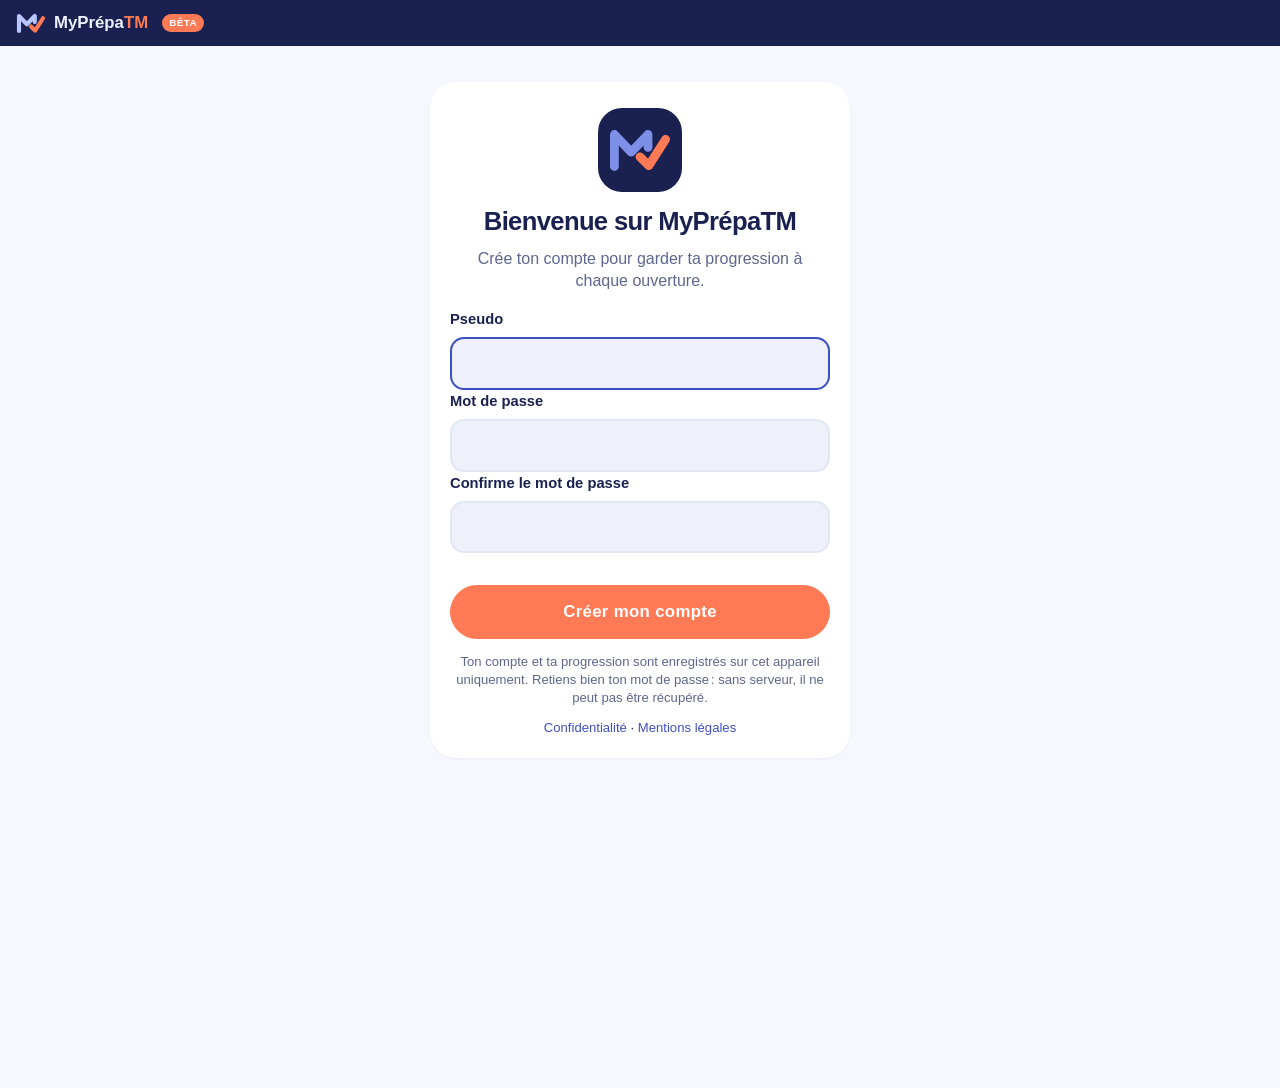
==== commit 09a5eb88: "Version 0.2.13" ====
--- a/index.html
+++ b/index.html
@@ -9,14 +9,14 @@
   <meta name="theme-color" content="#1a2150">
   <!-- Version bêta installable (iPhone : Safari → Partager → Sur l’écran d’accueil) -->
   <link rel="manifest" href="manifest.webmanifest">
-  <link rel="apple-touch-icon" href="icons/icon-180.png?v=0.2.8">
-  <link rel="icon" type="image/svg+xml" href="icons/logo.svg?v=0.2.8">
-  <link rel="icon" type="image/png" sizes="64x64" href="icons/favicon-64.png?v=0.2.8">
+  <link rel="apple-touch-icon" href="icons/icon-180.png?v=0.2.13">
+  <link rel="icon" type="image/svg+xml" href="icons/logo.svg?v=0.2.13">
+  <link rel="icon" type="image/png" sizes="64x64" href="icons/favicon-64.png?v=0.2.13">
   <meta name="apple-mobile-web-app-capable" content="yes">
   <meta name="mobile-web-app-capable" content="yes">
   <meta name="apple-mobile-web-app-status-bar-style" content="black-translucent">
   <meta name="apple-mobile-web-app-title" content="MyPrépaTM">
-  <link rel="stylesheet" href="styles.css?v=0.2.8">
+  <link rel="stylesheet" href="styles.css?v=0.2.13">
 </head>
 <body>
   <!-- Animation de lancement : le logo se dessine, puis l'appli apparaît (js/intro.js la retire) -->
@@ -41,31 +41,38 @@
     <p>TAGE MAGE® est une marque de la FNEGE. Ce site indépendant n’est ni affilié à la FNEGE ni approuvé par elle.</p>
   </footer>
 
-  <script src="js/version.js?v=0.2.8"></script>
-  <script src="js/util.js?v=0.2.8"></script>
-  <script src="js/icons.js?v=0.2.8"></script>
-  <script src="js/gen-calcul.js?v=0.2.8"></script>
-  <script src="js/gen-cm.js?v=0.2.8"></script>
-  <script src="js/gen-logique.js?v=0.2.8"></script>
-  <script src="js/bank-expression.js?v=0.2.8"></script>
-  <script src="js/bank-argumentation.js?v=0.2.8"></script>
-  <script src="js/bank-comprehension.js?v=0.2.8"></script>
-  <script src="js/lessons.js?v=0.2.8"></script>
-  <script src="js/courses.js?v=0.2.8"></script>
-  <script src="js/mascot.js?v=0.2.8"></script>
-  <script src="js/rewards.js?v=0.2.8"></script>
-  <script src="js/qr.js?v=0.2.8"></script>
-  <script src="js/social.js?v=0.2.8"></script>
-  <script src="js/errors.js?v=0.2.8"></script>
-  <script src="js/admin-config.js?v=0.2.8"></script>
-  <script src="js/admin.js?v=0.2.8"></script>
-  <script src="js/premium.js?v=0.2.8"></script>
-  <script src="js/accounts.js?v=0.2.8"></script>
-  <script src="js/fluid.js?v=0.2.8"></script>
-  <script src="js/correction.js?v=0.2.8"></script>
-  <script src="js/app.js?v=0.2.8"></script>
-  <script src="js/update.js?v=0.2.8"></script>
-  <script src="js/tours.js?v=0.2.8"></script>
-  <script src="js/intro.js?v=0.2.8"></script>
+  <script src="js/version.js?v=0.2.13"></script>
+  <script src="js/util.js?v=0.2.13"></script>
+  <script src="js/typo.js?v=0.2.13"></script>
+  <script src="js/icons.js?v=0.2.13"></script>
+  <script src="js/gen-calcul.js?v=0.2.13"></script>
+  <script src="js/gen-cm.js?v=0.2.13"></script>
+  <script src="js/gen-logique.js?v=0.2.13"></script>
+  <script src="js/bank-expression.js?v=0.2.13"></script>
+  <script src="js/bank-argumentation.js?v=0.2.13"></script>
+  <script src="js/bank-comprehension.js?v=0.2.13"></script>
+  <script src="js/lessons.js?v=0.2.13"></script>
+  <script src="js/courses.js?v=0.2.13"></script>
+  <script src="js/mascot.js?v=0.2.13"></script>
+  <script src="js/rewards.js?v=0.2.13"></script>
+  <script src="js/qr.js?v=0.2.13"></script>
+  <script src="js/social.js?v=0.2.13"></script>
+  <script src="js/errors.js?v=0.2.13"></script>
+  <script src="js/admin-config.js?v=0.2.13"></script>
+  <script src="js/admin.js?v=0.2.13"></script>
+  <script src="js/premium.js?v=0.2.13"></script>
+  <script src="js/accounts.js?v=0.2.13"></script>
+  <script src="js/fluid.js?v=0.2.13"></script>
+  <script src="js/correction.js?v=0.2.13"></script>
+  <script src="js/app.js?v=0.2.13"></script>
+  <script src="js/update.js?v=0.2.13"></script>
+  <script src="js/tours.js?v=0.2.13"></script>
+  <script src="js/intro.js?v=0.2.13"></script>
+  <!-- Téléphone tourné : iOS ignore l'orientation du manifeste, on demande de le remettre droit -->
+  <div class="rotate-lock" aria-live="polite">
+    <svg viewBox="0 0 64 64" width="72" height="72" aria-hidden="true"><rect class="rl-phone" x="20" y="8" width="24" height="44" rx="5"/><circle cx="32" cy="46" r="1.8"/><path class="rl-arrow" d="M52 22a22 22 0 0 0-10-12m10 12-1-6m1 6-6-1"/></svg>
+    <b>Remets ton téléphone droit</b>
+    <span>MyPrépaTM s’utilise à la verticale.</span>
+  </div>
 </body>
 </html>
--- a/styles.css
+++ b/styles.css
@@ -1948,3 +1948,80 @@
 @media (max-width: 760px) { .shop-tabs button { padding: 6px 11px; font-size: .82rem; } }
 .shop-more { display: flex; width: 100%; max-width: 320px; margin: 14px auto 4px; }
 .shop-more span { color: var(--muted); font-weight: 600; }
+
+/* Téléphone en paysage : écran « Remets ton téléphone droit » (iOS ne permet pas de bloquer la rotation) */
+.rotate-lock { display: none; }
+@media (orientation: landscape) and (max-height: 500px) and (pointer: coarse) {
+  .rotate-lock { position: fixed; inset: 0; z-index: 10000; display: flex; flex-direction: column; align-items: center; justify-content: center; gap: 8px; padding: 24px; text-align: center; background: #1a2150; color: #eef1ff; }
+  .rotate-lock b { font-size: 1.25rem; }
+  .rotate-lock span { color: #a9b1e6; }
+  .rotate-lock svg { fill: none; stroke: #ff7a59; stroke-width: 3; stroke-linecap: round; stroke-linejoin: round; margin-bottom: 6px; transform-box: fill-box; transform-origin: center; animation: rl-turn 2.4s ease-in-out infinite; }
+  .rotate-lock circle { fill: #ff7a59; stroke: none; }
+  body { overflow: hidden; }
+}
+@keyframes rl-turn { 0%, 30% { transform: rotate(-90deg); } 60%, 100% { transform: rotate(0); } }
+@media (prefers-reduced-motion: reduce) { .rotate-lock svg { animation: none; } }
+
+/* ---------- Carnet d'erreurs : en-tête réuni, onglets, erreurs dépliables, pièges ---------- */
+.err-ks { display: flex; gap: 18px; margin-top: 14px; }
+.err-ks div { display: flex; flex-direction: column; font-size: .76rem; font-weight: 700; opacity: .85; }
+.err-ks b { font-size: 1.5rem; line-height: 1.1; opacity: 1; font-variant-numeric: tabular-nums; }
+.err-go { margin-top: 14px; width: 100%; border: 0; border-radius: 14px; padding: 12px 16px; background: #fff; color: #c23a52; font: inherit; font-weight: 800; cursor: pointer; position: relative; z-index: 1; transition: transform .1s; }
+.err-go:active { transform: scale(.97); }
+.phead-errors .phead-t { flex: 1; min-width: 0; }
+.err-tabs { display: grid; grid-template-columns: 1fr 1fr; gap: 8px; margin: 4px 0 6px; }
+.err-tabs button { display: flex; flex-direction: column; align-items: flex-start; gap: 1px; padding: 11px 13px; border-radius: 16px; border: 2px solid var(--border); background: var(--surface); color: var(--muted); font: inherit; cursor: pointer; text-align: left; transition: transform .1s, border-color .15s; }
+.err-tabs button:active { transform: scale(.97); }
+.err-tabs b { font-size: .95rem; }
+.err-tabs small { font-size: .78rem; font-weight: 600; }
+.err-tabs .on b { color: var(--text); }
+.err-tabs .err-tab-a.on { border-color: var(--ko); background: color-mix(in srgb, var(--ko) 9%, var(--surface)); }
+.err-tabs .err-tab-a.on small { color: var(--ko); }
+.err-tabs .err-tab-b.on { border-color: #f5b13d; background: color-mix(in srgb, #f5b13d 10%, var(--surface)); }
+.err-tabs .err-tab-b.on small { color: color-mix(in srgb, #f5b13d 75%, var(--text)); }
+.err-bar { display: block; height: 5px; margin-top: 7px; border-radius: 99px; background: var(--surface-2); overflow: hidden; }
+.err-bar i { display: block; height: 100%; border-radius: 99px; background: var(--c); }
+.err-tag { display: inline-block; align-self: flex-start; font-size: .72rem; font-weight: 800; padding: 2px 8px; border-radius: 7px; background: color-mix(in srgb, var(--c) 18%, var(--surface)); color: color-mix(in srgb, var(--c) 70%, var(--text)); }
+.err-list { display: flex; flex-direction: column; gap: 8px; }
+.err-it { border: 2px solid var(--border); border-radius: 16px; background: var(--surface); }
+.err-it > summary { list-style: none; display: flex; align-items: center; gap: 10px; padding: 11px 13px; cursor: pointer; }
+.err-it > summary::-webkit-details-marker { display: none; }
+.err-it-t { flex: 1; min-width: 0; display: flex; flex-wrap: wrap; align-items: center; gap: 4px 8px; }
+.err-it-t small { font-size: .74rem; color: var(--muted); font-weight: 600; }
+.err-q { flex-basis: 100%; font-weight: 700; line-height: 1.4; display: -webkit-box; -webkit-line-clamp: 2; -webkit-box-orient: vertical; overflow: hidden; }
+.err-chev { flex: none; width: 18px; height: 18px; color: var(--muted); transition: transform .2s; }
+.err-it[open] .err-chev { transform: rotate(90deg); }
+.err-it[open] .err-q { -webkit-line-clamp: unset; }
+.err-ans { padding: 0 13px 13px; border-top: 1px solid var(--border); margin: 0 13px; padding: 10px 0 12px; }
+.err-ans p { margin: 0 0 8px; }
+.err-ans .err-ko, .err-ans .err-ok { display: flex; flex-direction: column; gap: 1px; padding: 8px 10px; border-radius: 12px; font-weight: 700; }
+.err-ans .err-ko { background: var(--ko-soft); }
+.err-ans .err-ok { background: var(--ok-soft); }
+.err-ans .err-ko span, .err-ans .err-ok span { font-size: .72rem; font-weight: 800; }
+.err-ans .err-ko span { color: var(--ko); }
+.err-ans .err-ok span { color: var(--ok-dark); }
+.err-full { margin: 4px 0 8px; font-size: .9rem; }
+.err-full summary { cursor: pointer; color: var(--muted); font-weight: 700; }
+.err-more { display: flex; width: 100%; justify-content: center; margin-top: 10px; }
+.err-intro { margin: 2px 0 10px; }
+.err-trap { border: 2px solid var(--border); border-radius: 18px; background: var(--surface); padding: 14px; margin-bottom: 10px; }
+.err-trap-h { display: flex; justify-content: space-between; align-items: flex-start; gap: 12px; }
+.err-trap-h > div:first-child { display: flex; flex-direction: column; gap: 5px; }
+.err-trap-h b { font-size: 1.02rem; line-height: 1.3; }
+.err-trap-n { flex: none; display: flex; flex-direction: column; align-items: center; padding: 6px 10px; border-radius: 12px; background: var(--ko-soft); color: var(--ko); font-size: .68rem; font-weight: 800; }
+.err-trap-n b { font-size: 1.3rem; line-height: 1.1; }
+.err-rule { margin: 12px 0; padding: 10px 12px; border-radius: 12px; background: color-mix(in srgb, #f5b13d 12%, var(--surface)); line-height: 1.5; }
+.err-rule span { display: block; font-size: .72rem; font-weight: 800; color: color-mix(in srgb, #f5b13d 75%, var(--text)); margin-bottom: 2px; }
+.err-trap-go { width: 100%; justify-content: center; border-color: #f5b13d; }
+@media (prefers-reduced-motion: reduce) { .err-chev, .err-tabs button, .err-go { transition: none; } }
+
+/* Correction du bilan : début de la question visible sans ouvrir (finitions) */
+.rv:has(.rv-t) > summary { list-style: none; display: flex; align-items: flex-start; gap: 8px; }
+.rv:has(.rv-t) > summary::-webkit-details-marker { display: none; }
+.rv .rv-t { flex: 1; min-width: 0; display: flex; flex-direction: column; }
+.rv .rv-t small { font-size: .74rem; color: var(--muted); }
+.rv .rv-q { display: -webkit-box; -webkit-line-clamp: 2; -webkit-box-orient: vertical; overflow: hidden; line-height: 1.4; }
+.rv[open] .rv-q { display: none; }
+.rv:has(.rv-t) .mark { flex: none; display: grid; place-items: center; width: 24px; height: 24px; border-radius: 50%; font-size: .8rem; margin-top: 2px; }
+.rv.ok:has(.rv-t) .mark { background: var(--ok-soft); color: var(--ok); }
+.rv.ko:has(.rv-t) .mark { background: var(--ko-soft); color: var(--ko); }
